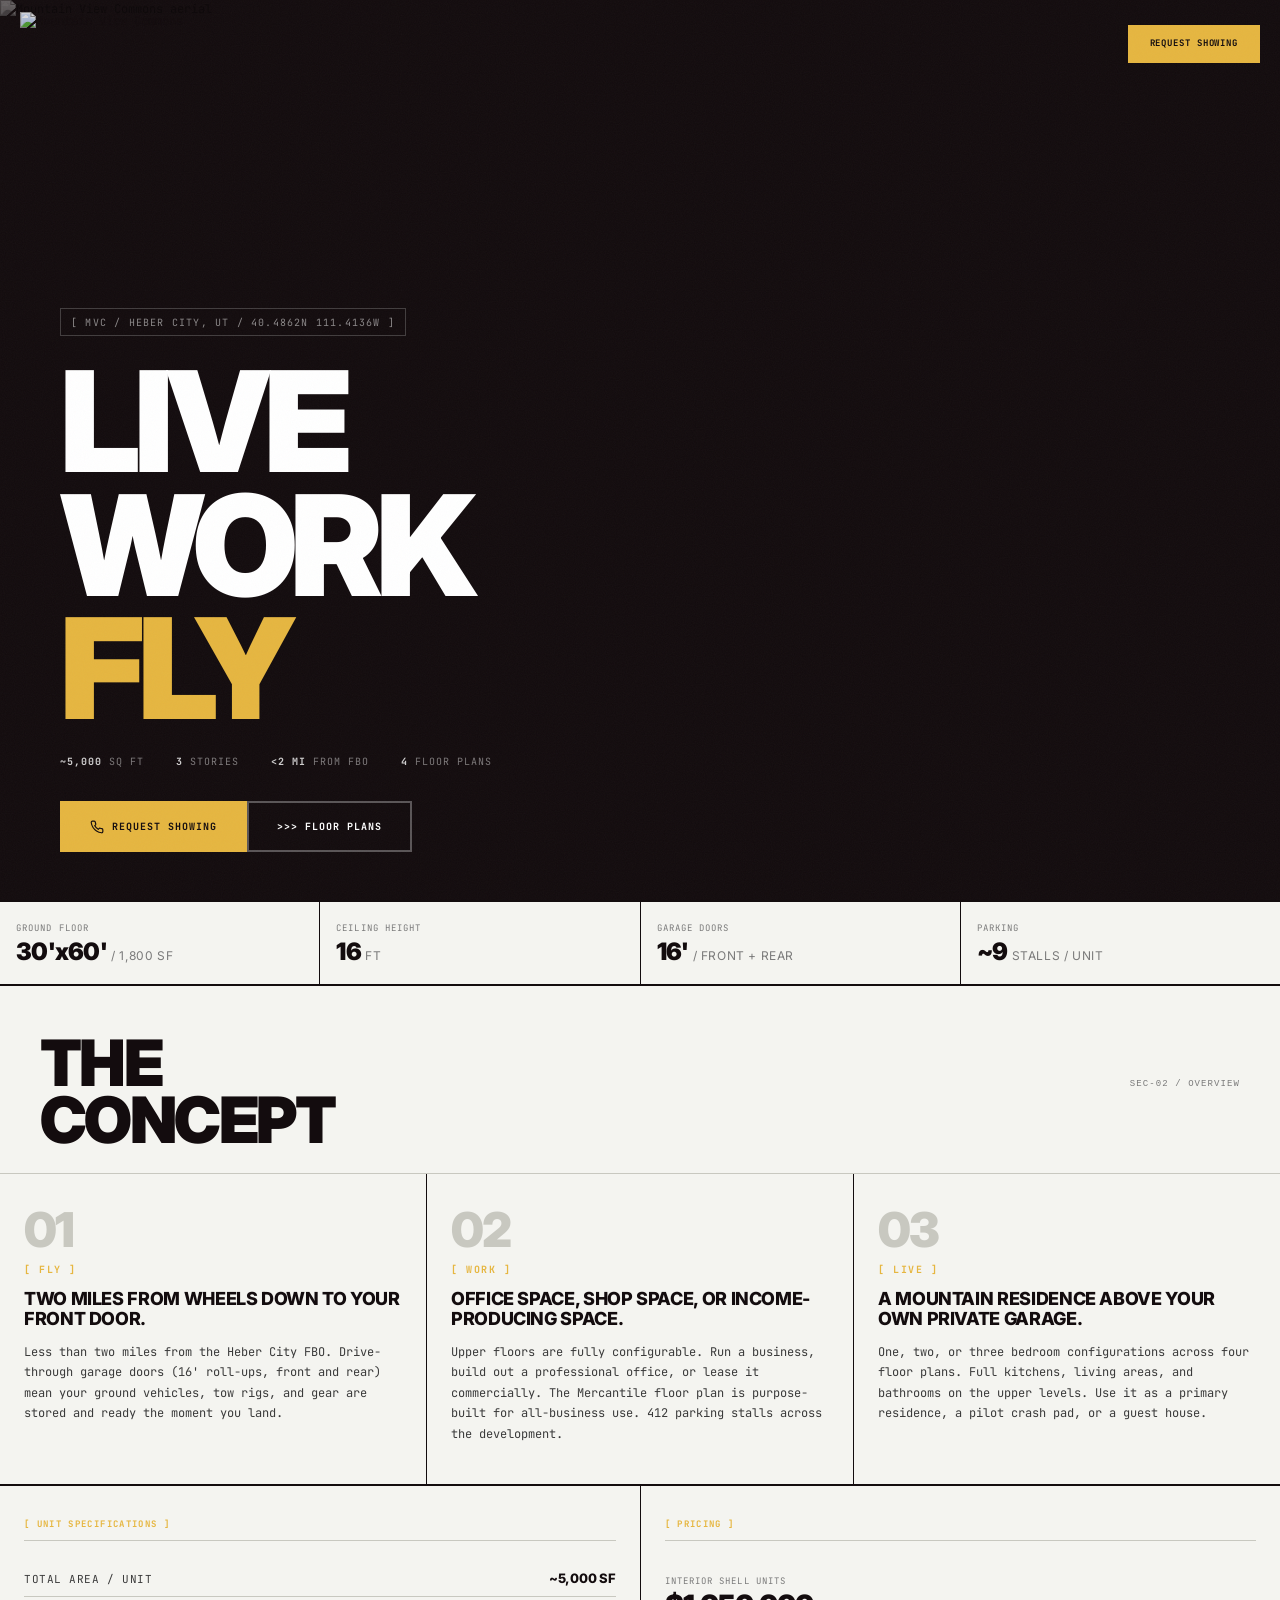
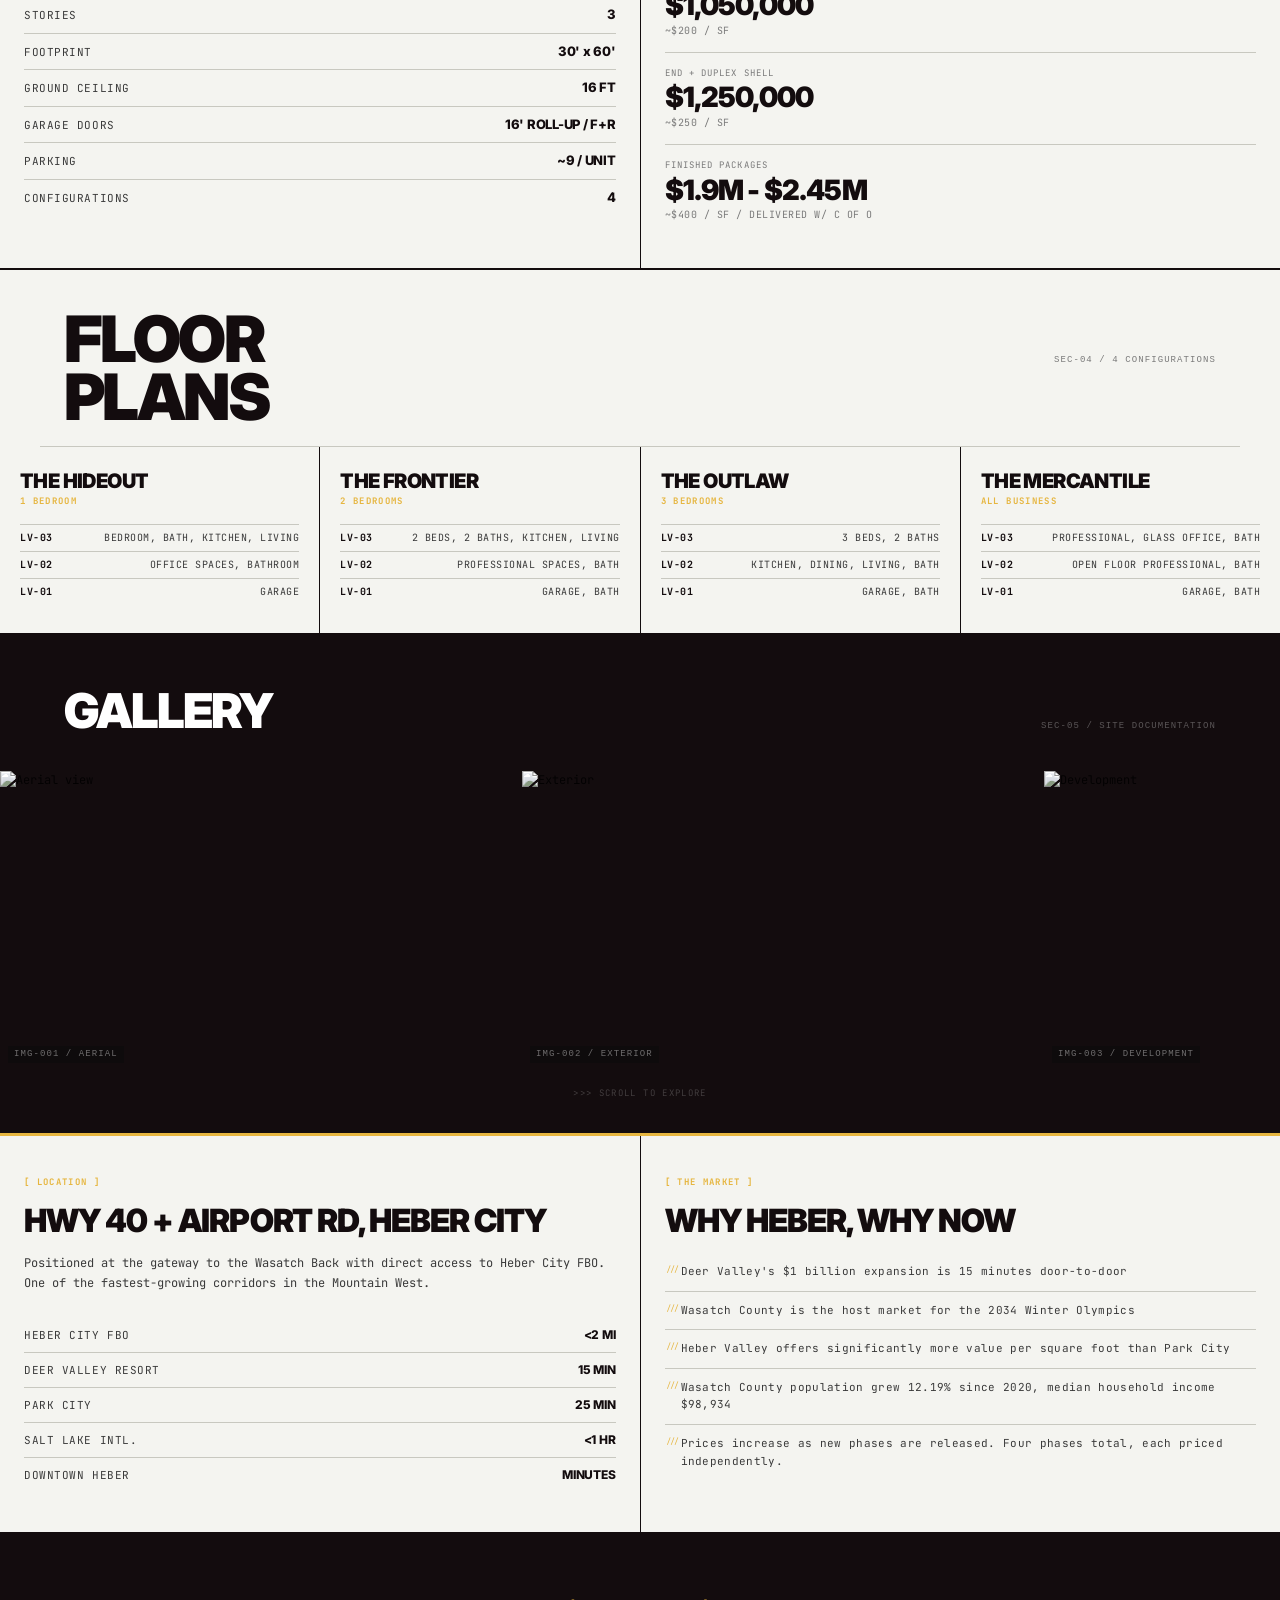
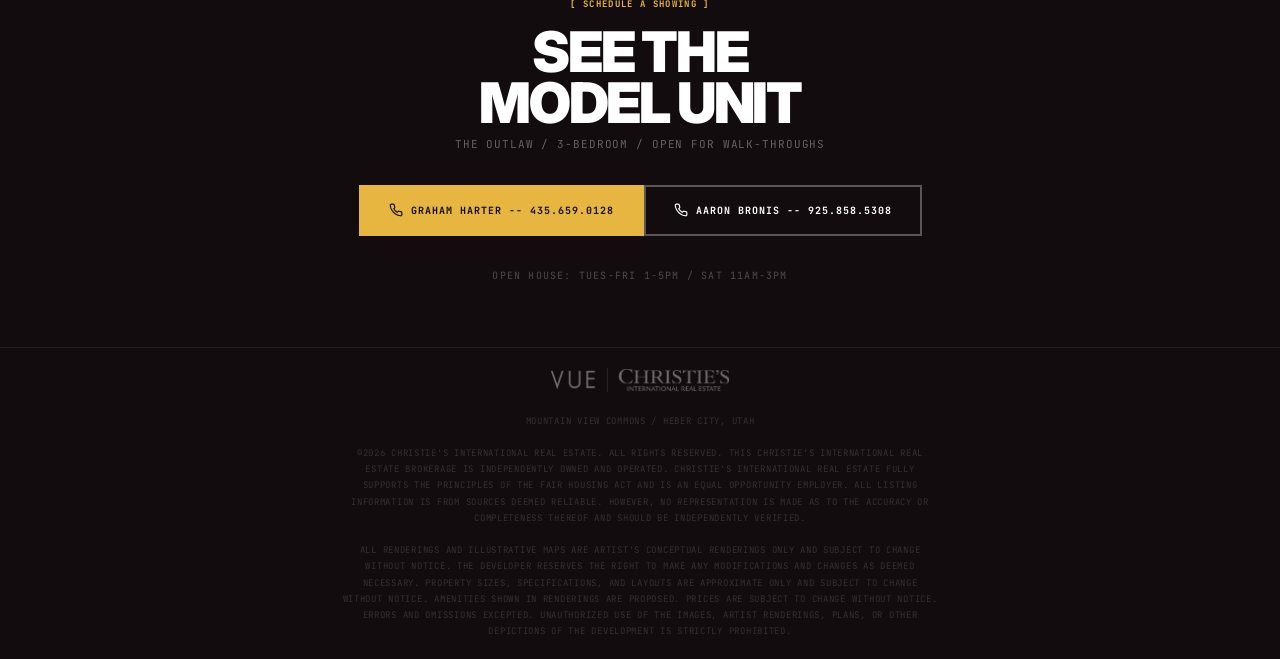
==== index.html @ 1dbe3b59 "Initial commit: MVC landing page Co-Authored-By: Claude Opus 4.6 (1M context) <noreply@anthropic.com" ====
<!DOCTYPE html>
<html lang="en">
<head>
    <meta charset="UTF-8">
    <meta name="viewport" content="width=device-width, initial-scale=1.0">
    <title>MVC / MOUNTAIN VIEW COMMONS / HEBER CITY UT</title>
    <meta name="description" content="Flexible 5,000 sq ft units less than 2 miles from Heber City FBO. Drive-through garages, configurable living and workspace, four floor plans. Gray shell from $1.05M.">

    <link rel="preconnect" href="https://fonts.googleapis.com">
    <link rel="preconnect" href="https://fonts.gstatic.com" crossorigin>
    <link href="https://fonts.googleapis.com/css2?family=Inter:wght@400;700;800;900&family=JetBrains+Mono:wght@400;500;700&display=swap" rel="stylesheet">

    <style>
        /* ================================================================
           RESET
           ================================================================ */
        *, *::before, *::after { margin: 0; padding: 0; box-sizing: border-box; }

        :root {
            --paper: #F4F4F0;
            --ink: #130C0E;
            --ink-mid: #3A3A3A;
            --ink-light: #7A7A7A;
            --red: #E6B640;
            --rule: #1A1A2E;
            --rule-light: #C8C8C0;
        }

        html { scroll-behavior: smooth; }

        body {
            font-family: 'JetBrains Mono', 'Courier New', monospace;
            background: var(--paper);
            color: var(--ink);
            font-size: 12px;
            line-height: 1.5;
            overflow-x: hidden;
            -webkit-font-smoothing: antialiased;
        }

        /* Grain overlay */
        body::after {
            content: '';
            position: fixed;
            inset: 0;
            z-index: 9999;
            pointer-events: none;
            opacity: 0.035;
            background-image: url("data:image/svg+xml,%3Csvg viewBox='0 0 256 256' xmlns='http://www.w3.org/2000/svg'%3E%3Cfilter id='n'%3E%3CfeTurbulence type='fractalNoise' baseFrequency='0.9' numOctaves='4' stitchTiles='stitch'/%3E%3C/filter%3E%3Crect width='100%25' height='100%25' filter='url(%23n)'/%3E%3C/svg%3E");
            background-repeat: repeat;
            background-size: 256px 256px;
        }

        img { max-width: 100%; height: auto; display: block; }
        a { color: inherit; text-decoration: none; }

        /* ================================================================
           TYPOGRAPHY
           ================================================================ */
        .t-macro {
            font-family: 'Inter', 'Helvetica Neue', sans-serif;
            font-weight: 900;
            text-transform: uppercase;
            letter-spacing: -0.04em;
            line-height: 0.9;
        }

        .t-mono {
            font-family: 'JetBrains Mono', monospace;
            font-weight: 400;
            text-transform: uppercase;
            letter-spacing: 0.08em;
            font-size: 11px;
        }

        .t-mono-sm {
            font-family: 'JetBrains Mono', monospace;
            font-weight: 400;
            text-transform: uppercase;
            letter-spacing: 0.1em;
            font-size: 9px;
            color: var(--ink-light);
        }

        .t-body {
            font-family: 'JetBrains Mono', monospace;
            font-weight: 400;
            font-size: 12px;
            line-height: 1.65;
            letter-spacing: 0.02em;
        }

        .red { color: var(--red); }

        /* ================================================================
           LAYOUT
           ================================================================ */
        .container {
            max-width: 1200px;
            margin: 0 auto;
            padding: 0 20px;
        }

        .rule { border: none; height: 2px; background: var(--ink); margin: 0; }
        .rule--thin { height: 1px; background: var(--rule-light); }
        .rule--red { height: 3px; background: var(--red); }

        /* ================================================================
           HERO
           ================================================================ */
        .hero {
            position: relative;
            min-height: 100dvh;
            display: flex;
            flex-direction: column;
            justify-content: flex-end;
            overflow: hidden;
            background: var(--ink);
        }

        .hero__bg {
            position: absolute;
            inset: 0;
            z-index: 1;
        }

        .hero__bg img {
            width: 100%;
            height: 100%;
            object-fit: cover;
            opacity: 0.35;
            filter: grayscale(100%) contrast(1.2);
        }

        .hero__content {
            position: relative;
            z-index: 3;
            padding: 0 20px 48px 20px;
            max-width: 1200px;
            margin: 0 auto;
            width: 100%;
        }

        .hero__unit-id {
            display: inline-block;
            border: 1px solid rgba(255,255,255,0.2);
            padding: 4px 10px;
            margin-bottom: 24px;
        }

        .hero__unit-id samp {
            font-family: 'JetBrains Mono', monospace;
            font-size: 10px;
            letter-spacing: 0.12em;
            color: rgba(255,255,255,0.5);
            text-transform: uppercase;
        }

        .hero__title {
            font-family: 'Inter', sans-serif;
            font-weight: 900;
            font-size: clamp(48px, 12vw, 140px);
            text-transform: uppercase;
            letter-spacing: -0.05em;
            line-height: 0.88;
            color: #ffffff;
            margin-bottom: 24px;
        }

        .hero__title .red-line {
            display: block;
            color: var(--red);
        }

        .hero__meta {
            display: flex;
            gap: 32px;
            flex-wrap: wrap;
            margin-bottom: 32px;
        }

        .hero__meta-item {
            font-family: 'JetBrains Mono', monospace;
            font-size: 10px;
            letter-spacing: 0.1em;
            text-transform: uppercase;
            color: rgba(255,255,255,0.45);
        }

        .hero__meta-item strong {
            color: rgba(255,255,255,0.8);
            font-weight: 700;
        }

        .hero__ctas {
            display: flex;
            gap: 0;
            flex-wrap: wrap;
        }

        /* ================================================================
           BUTTONS
           ================================================================ */
        .btn {
            display: inline-flex;
            align-items: center;
            justify-content: center;
            gap: 8px;
            font-family: 'JetBrains Mono', monospace;
            font-size: 10px;
            font-weight: 700;
            letter-spacing: 0.1em;
            text-transform: uppercase;
            padding: 16px 28px;
            border: 2px solid var(--ink);
            cursor: pointer;
            transition: all 0.15s ease;
            white-space: nowrap;
            background: transparent;
            color: var(--ink);
        }

        .btn--red {
            background: var(--red);
            color: var(--ink);
            border-color: var(--red);
        }

        .btn--red:hover {
            background: #d4b45c;
            border-color: #d4b45c;
        }

        .btn--red:active {
            transform: scale(0.98);
        }

        .btn--white {
            background: transparent;
            color: #ffffff;
            border-color: rgba(255,255,255,0.3);
        }

        .btn--white:hover {
            border-color: #ffffff;
        }

        .btn--dark {
            background: var(--ink);
            color: var(--paper);
            border-color: var(--ink);
        }

        .btn--dark:hover {
            background: var(--ink);
            border-color: var(--red);
            color: var(--red);
        }

        .btn__icon {
            width: 14px;
            height: 14px;
            flex-shrink: 0;
        }

        /* ================================================================
           STICKY CTA (mobile)
           ================================================================ */
        .sticky-cta {
            position: fixed;
            bottom: 0;
            left: 0;
            right: 0;
            z-index: 100;
            background: var(--ink);
            border-top: 3px solid var(--red);
            padding: 10px 12px;
            display: flex;
            gap: 0;
            transform: translateY(100%);
            transition: transform 0.3s ease;
        }

        .sticky-cta.visible { transform: translateY(0); }

        .sticky-cta .btn {
            flex: 1;
            padding: 14px 12px;
            font-size: 9px;
            border-color: rgba(255,255,255,0.15);
        }

        .sticky-cta .btn--red { border-color: var(--red); }

        @media (min-width: 768px) {
            .sticky-cta { display: none; }
        }

        /* ================================================================
           SECTION: DATA STRIP
           ================================================================ */
        .data-strip {
            border-top: 2px solid var(--ink);
            border-bottom: 2px solid var(--ink);
            padding: 0;
        }

        .data-strip__inner {
            display: grid;
            grid-template-columns: 1fr;
            gap: 1px;
            background: var(--ink);
        }

        @media (min-width: 640px) {
            .data-strip__inner {
                grid-template-columns: repeat(4, 1fr);
            }
        }

        .data-strip__cell {
            background: var(--paper);
            padding: 20px 16px;
        }

        .data-strip__label {
            font-size: 9px;
            letter-spacing: 0.12em;
            color: var(--ink-light);
            text-transform: uppercase;
            margin-bottom: 4px;
        }

        .data-strip__value {
            font-family: 'Inter', sans-serif;
            font-weight: 900;
            font-size: 24px;
            letter-spacing: -0.03em;
            color: var(--ink);
            line-height: 1;
        }

        .data-strip__value .unit {
            font-size: 12px;
            font-weight: 400;
            letter-spacing: 0.05em;
            color: var(--ink-light);
        }

        /* ================================================================
           SECTION: LIVE WORK FLY
           ================================================================ */
        .lwf {
            padding: 0;
        }

        .lwf__header {
            padding: 48px 20px 24px 20px;
            border-bottom: 1px solid var(--rule-light);
        }

        .lwf__header-inner {
            max-width: 1200px;
            margin: 0 auto;
            display: flex;
            justify-content: space-between;
            align-items: baseline;
            flex-wrap: wrap;
            gap: 8px;
        }

        .lwf__title {
            font-family: 'Inter', sans-serif;
            font-weight: 900;
            font-size: clamp(32px, 6vw, 64px);
            text-transform: uppercase;
            letter-spacing: -0.04em;
            line-height: 0.9;
        }

        .lwf__ref {
            font-size: 9px;
            letter-spacing: 0.12em;
            color: var(--ink-light);
            text-transform: uppercase;
        }

        .lwf__grid {
            display: grid;
            grid-template-columns: 1fr;
            gap: 1px;
            background: var(--ink);
            border-bottom: 2px solid var(--ink);
        }

        @media (min-width: 768px) {
            .lwf__grid {
                grid-template-columns: repeat(3, 1fr);
            }
        }

        .lwf__card {
            background: var(--paper);
            padding: 32px 24px 40px 24px;
        }

        .lwf__card-idx {
            font-family: 'Inter', sans-serif;
            font-weight: 900;
            font-size: 48px;
            letter-spacing: -0.04em;
            line-height: 1;
            color: var(--rule-light);
            margin-bottom: 8px;
        }

        .lwf__card-key {
            font-family: 'JetBrains Mono', monospace;
            font-size: 10px;
            font-weight: 700;
            letter-spacing: 0.15em;
            text-transform: uppercase;
            color: var(--red);
            margin-bottom: 12px;
        }

        .lwf__card-title {
            font-family: 'Inter', sans-serif;
            font-weight: 800;
            font-size: 18px;
            text-transform: uppercase;
            letter-spacing: -0.02em;
            line-height: 1.15;
            margin-bottom: 12px;
        }

        .lwf__card-body {
            font-size: 12px;
            line-height: 1.7;
            color: var(--ink-mid);
        }

        /* ================================================================
           SECTION: SPECS + PRICING
           ================================================================ */
        .specs {
            border-bottom: 2px solid var(--ink);
        }

        .specs__grid {
            display: grid;
            grid-template-columns: 1fr;
            gap: 1px;
            background: var(--ink);
        }

        @media (min-width: 768px) {
            .specs__grid {
                grid-template-columns: 1fr 1fr;
            }
        }

        .specs__col {
            background: var(--paper);
            padding: 32px 24px;
        }

        .specs__col-label {
            font-size: 9px;
            font-weight: 700;
            letter-spacing: 0.15em;
            text-transform: uppercase;
            color: var(--red);
            margin-bottom: 20px;
            padding-bottom: 8px;
            border-bottom: 1px solid var(--rule-light);
        }

        .spec-row {
            display: flex;
            justify-content: space-between;
            align-items: baseline;
            padding: 8px 0;
            border-bottom: 1px solid var(--rule-light);
        }

        .spec-row:last-child { border-bottom: none; }

        .spec-row__k {
            font-size: 11px;
            color: var(--ink-mid);
            letter-spacing: 0.05em;
        }

        .spec-row__v {
            font-family: 'Inter', sans-serif;
            font-weight: 800;
            font-size: 13px;
            letter-spacing: -0.02em;
            text-align: right;
        }

        .pricing-row {
            padding: 14px 0;
            border-bottom: 1px solid var(--rule-light);
        }

        .pricing-row:last-child { border-bottom: none; }

        .pricing-row__type {
            font-size: 9px;
            letter-spacing: 0.12em;
            color: var(--ink-light);
            text-transform: uppercase;
            margin-bottom: 2px;
        }

        .pricing-row__price {
            font-family: 'Inter', sans-serif;
            font-weight: 900;
            font-size: 28px;
            letter-spacing: -0.03em;
            line-height: 1.1;
        }

        .pricing-row__note {
            font-size: 10px;
            color: var(--ink-light);
            letter-spacing: 0.05em;
            margin-top: 2px;
        }

        /* ================================================================
           SECTION: FLOOR PLANS
           ================================================================ */
        .plans {
            border-bottom: 2px solid var(--ink);
        }

        .plans__header {
            padding: 40px 24px 20px 24px;
            border-bottom: 1px solid var(--rule-light);
            display: flex;
            justify-content: space-between;
            align-items: baseline;
            flex-wrap: wrap;
            gap: 8px;
            max-width: 1200px;
            margin: 0 auto;
        }

        .plans__grid {
            display: grid;
            grid-template-columns: 1fr;
            gap: 1px;
            background: var(--ink);
        }

        @media (min-width: 640px) {
            .plans__grid {
                grid-template-columns: repeat(2, 1fr);
            }
        }

        @media (min-width: 960px) {
            .plans__grid {
                grid-template-columns: repeat(4, 1fr);
            }
        }

        .plan {
            background: var(--paper);
            padding: 24px 20px 28px 20px;
        }

        .plan__name {
            font-family: 'Inter', sans-serif;
            font-weight: 900;
            font-size: 20px;
            text-transform: uppercase;
            letter-spacing: -0.03em;
            line-height: 1;
            margin-bottom: 4px;
        }

        .plan__type {
            font-size: 9px;
            font-weight: 700;
            letter-spacing: 0.15em;
            text-transform: uppercase;
            color: var(--red);
            margin-bottom: 16px;
        }

        .plan__levels {
            list-style: none;
        }

        .plan__levels li {
            display: flex;
            justify-content: space-between;
            gap: 8px;
            padding: 6px 0;
            border-top: 1px solid var(--rule-light);
            font-size: 10px;
            letter-spacing: 0.05em;
            line-height: 1.4;
        }

        .plan__lv {
            font-weight: 700;
            white-space: nowrap;
            flex-shrink: 0;
        }

        .plan__desc {
            color: var(--ink-mid);
            text-align: right;
        }

        /* ================================================================
           SECTION: GALLERY
           ================================================================ */
        .gallery {
            background: var(--ink);
            border-bottom: 3px solid var(--red);
            padding: 40px 0 0 0;
        }

        .gallery__header {
            padding: 0 24px 24px 24px;
            display: flex;
            justify-content: space-between;
            align-items: baseline;
            max-width: 1200px;
            margin: 0 auto;
        }

        .gallery__title {
            font-family: 'Inter', sans-serif;
            font-weight: 900;
            font-size: clamp(24px, 4vw, 48px);
            text-transform: uppercase;
            letter-spacing: -0.04em;
            color: #ffffff;
        }

        .gallery__ref {
            font-size: 9px;
            letter-spacing: 0.12em;
            color: rgba(255,255,255,0.3);
            text-transform: uppercase;
        }

        .gallery__scroll {
            display: flex;
            gap: 2px;
            overflow-x: auto;
            scroll-snap-type: x mandatory;
            -webkit-overflow-scrolling: touch;
            padding: 0 24px;
            scrollbar-width: none;
        }

        .gallery__scroll::-webkit-scrollbar { display: none; }

        .gallery__item {
            flex-shrink: 0;
            width: 70vw;
            max-width: 520px;
            scroll-snap-align: start;
            position: relative;
            overflow: hidden;
        }

        .gallery__item img {
            width: 100%;
            height: 300px;
            object-fit: cover;
            filter: grayscale(80%) contrast(1.1);
            transition: filter 0.4s ease;
        }

        .gallery__item:hover img {
            filter: grayscale(0%) contrast(1);
        }

        .gallery__item-id {
            position: absolute;
            bottom: 8px;
            left: 8px;
            font-size: 9px;
            letter-spacing: 0.12em;
            color: rgba(255,255,255,0.4);
            text-transform: uppercase;
            background: rgba(10,10,10,0.6);
            padding: 2px 6px;
        }

        .gallery__hint {
            text-align: center;
            padding: 16px 0 32px 0;
            font-size: 9px;
            letter-spacing: 0.15em;
            color: rgba(255,255,255,0.2);
            text-transform: uppercase;
        }

        /* ================================================================
           SECTION: LOCATION / MARKET
           ================================================================ */
        .location {
            border-bottom: 2px solid var(--ink);
        }

        .location__grid {
            display: grid;
            grid-template-columns: 1fr;
            gap: 1px;
            background: var(--ink);
        }

        @media (min-width: 768px) {
            .location__grid {
                grid-template-columns: 1fr 1fr;
            }
        }

        .location__col {
            background: var(--paper);
            padding: 40px 24px;
        }

        .location__label {
            font-size: 9px;
            font-weight: 700;
            letter-spacing: 0.15em;
            text-transform: uppercase;
            color: var(--red);
            margin-bottom: 16px;
        }

        .location__title {
            font-family: 'Inter', sans-serif;
            font-weight: 900;
            font-size: clamp(22px, 3vw, 32px);
            text-transform: uppercase;
            letter-spacing: -0.03em;
            line-height: 1;
            margin-bottom: 16px;
        }

        .location__body {
            font-size: 12px;
            line-height: 1.7;
            color: var(--ink-mid);
            margin-bottom: 24px;
        }

        .dist-row {
            display: flex;
            justify-content: space-between;
            align-items: baseline;
            padding: 8px 0;
            border-bottom: 1px solid var(--rule-light);
            font-size: 11px;
        }

        .dist-row:last-child { border-bottom: none; }

        .dist-row__place { color: var(--ink-mid); letter-spacing: 0.05em; }

        .dist-row__time {
            font-family: 'Inter', sans-serif;
            font-weight: 800;
            font-size: 12px;
            letter-spacing: -0.02em;
        }

        .market-item {
            padding: 10px 0;
            border-bottom: 1px solid var(--rule-light);
            font-size: 11px;
            line-height: 1.6;
            color: var(--ink-mid);
            letter-spacing: 0.03em;
            padding-left: 16px;
            position: relative;
        }

        .market-item:last-child { border-bottom: none; }

        .market-item::before {
            content: '///';
            position: absolute;
            left: 0;
            top: 10px;
            font-size: 8px;
            color: var(--red);
            letter-spacing: 0;
        }

        /* ================================================================
           SECTION: CONTACT
           ================================================================ */
        .contact {
            background: var(--ink);
            padding: 64px 20px 120px 20px;
            text-align: center;
        }

        @media (min-width: 768px) {
            .contact { padding-bottom: 64px; }
        }

        .contact__label {
            font-size: 9px;
            font-weight: 700;
            letter-spacing: 0.15em;
            text-transform: uppercase;
            color: var(--red);
            margin-bottom: 16px;
        }

        .contact__title {
            font-family: 'Inter', sans-serif;
            font-weight: 900;
            font-size: clamp(28px, 5vw, 56px);
            text-transform: uppercase;
            letter-spacing: -0.04em;
            line-height: 0.9;
            color: #ffffff;
            margin-bottom: 8px;
        }

        .contact__sub {
            font-size: 11px;
            letter-spacing: 0.08em;
            color: rgba(255,255,255,0.35);
            text-transform: uppercase;
            margin-bottom: 32px;
        }

        .contact__ctas {
            display: flex;
            gap: 0;
            justify-content: center;
            flex-wrap: wrap;
            margin-bottom: 32px;
        }

        .contact__hours {
            font-size: 10px;
            letter-spacing: 0.12em;
            color: rgba(255,255,255,0.25);
            text-transform: uppercase;
        }

        .contact__web {
            margin-top: 12px;
        }

        .contact__web a {
            font-size: 10px;
            letter-spacing: 0.1em;
            color: var(--red);
            text-transform: uppercase;
            border-bottom: 1px solid rgba(230,25,25,0.3);
            padding-bottom: 2px;
            transition: border-color 0.2s ease;
        }

        .contact__web a:hover {
            border-color: var(--red);
        }

        /* ================================================================
           FOOTER
           ================================================================ */
        .footer {
            background: var(--ink);
            border-top: 1px solid rgba(255,255,255,0.08);
            padding: 20px 24px;
            text-align: center;
        }

        .footer__text {
            font-size: 9px;
            letter-spacing: 0.08em;
            color: rgba(255,255,255,0.15);
            text-transform: uppercase;
            line-height: 1.8;
            max-width: 600px;
            margin: 0 auto;
        }

        /* ================================================================
           SCROLL REVEAL
           ================================================================ */
        .reveal {
            opacity: 0;
            transform: translateY(16px);
            transition: opacity 0.6s ease, transform 0.6s ease;
        }

        .reveal.visible {
            opacity: 1;
            transform: translateY(0);
        }

        .reveal-delay-1 { transition-delay: 0.1s; }
        .reveal-delay-2 { transition-delay: 0.2s; }
        .reveal-delay-3 { transition-delay: 0.3s; }

        /* ================================================================
           NAV
           ================================================================ */
        .nav {
            position: fixed;
            top: 0;
            left: 0;
            right: 0;
            z-index: 50;
            display: flex;
            align-items: center;
            justify-content: space-between;
            padding: 12px 20px;
            border-bottom: 1px solid transparent;
            transition: background 0.3s ease, border-color 0.3s ease;
        }

        .nav.scrolled {
            background: rgba(19, 12, 14, 0.97);
            border-bottom-color: rgba(201, 168, 76, 0.2);
        }

        .nav__logo img {
            height: 64px;
            width: auto;
            opacity: 0.85;
            transition: height 0.3s ease, opacity 0.3s ease;
        }

        .nav.scrolled .nav__logo img {
            height: 32px;
            opacity: 0.8;
        }

        .nav__cta {
            display: none;
        }

        @media (min-width: 768px) {
            .nav__cta {
                display: inline-flex;
            }
        }
    </style>
</head>
<body>

    <!-- ================================================================
         NAV
         ================================================================ -->
    <nav class="nav">
        <a href="#" class="nav__logo">
            <img src="https://images.squarespace-cdn.com/content/v1/66b02f1eea70765875379a74/feb6ebff-e1cb-45db-bb62-7ea9c83f1782/MVC-Logo_Wht_web.png?format=500w"
                 alt="Mountain View Commons">
        </a>
        <a href="tel:4356590128" class="nav__cta btn btn--red" style="padding: 10px 20px; font-size: 9px;">
            Request Showing
        </a>
    </nav>

    <!-- ================================================================
         HERO
         ================================================================ -->
    <section class="hero">
        <div class="hero__bg">
            <img src="https://images.squarespace-cdn.com/content/v1/66b02f1eea70765875379a74/098281c8-3421-4552-a0dd-a8fa5557e86d/001_004_dji_20250711050533_0241_d_copy_554_586.jpg"
                 alt="Mountain View Commons aerial" loading="eager">
        </div>
        <div class="hero__content">
            <div class="hero__unit-id">
                <samp>[ MVC / Heber City, UT / 40.4862N 111.4136W ]</samp>
            </div>
            <h1 class="hero__title">
                LIVE<br>
                WORK<br>
                <span class="red-line">FLY</span>
            </h1>
            <div class="hero__meta">
                <span class="hero__meta-item"><strong>~5,000</strong> SQ FT</span>
                <span class="hero__meta-item"><strong>3</strong> STORIES</span>
                <span class="hero__meta-item"><strong>&lt;2 MI</strong> FROM FBO</span>
                <span class="hero__meta-item"><strong>4</strong> FLOOR PLANS</span>
            </div>
            <div class="hero__ctas">
                <a href="tel:4356590128" class="btn btn--red">
                    <svg class="btn__icon" viewBox="0 0 24 24" fill="none" stroke="currentColor" stroke-width="2" stroke-linecap="round" stroke-linejoin="round"><path d="M22 16.92v3a2 2 0 0 1-2.18 2 19.79 19.79 0 0 1-8.63-3.07 19.5 19.5 0 0 1-6-6 19.79 19.79 0 0 1-3.07-8.67A2 2 0 0 1 4.11 2h3a2 2 0 0 1 2 1.72 12.84 12.84 0 0 0 .7 2.81 2 2 0 0 1-.45 2.11L8.09 9.91a16 16 0 0 0 6 6l1.27-1.27a2 2 0 0 1 2.11-.45 12.84 12.84 0 0 0 2.81.7A2 2 0 0 1 22 16.92z"></path></svg>
                    Request Showing
                </a>
                <a href="#floor-plans" class="btn btn--white">>>> Floor Plans</a>
            </div>
        </div>
    </section>

    <!-- ================================================================
         DATA STRIP
         ================================================================ -->
    <div class="data-strip">
        <div class="data-strip__inner">
            <div class="data-strip__cell reveal">
                <p class="data-strip__label">Ground Floor</p>
                <p class="data-strip__value">30'x60' <span class="unit">/ 1,800 SF</span></p>
            </div>
            <div class="data-strip__cell reveal reveal-delay-1">
                <p class="data-strip__label">Ceiling Height</p>
                <p class="data-strip__value">16 <span class="unit">FT</span></p>
            </div>
            <div class="data-strip__cell reveal reveal-delay-2">
                <p class="data-strip__label">Garage Doors</p>
                <p class="data-strip__value">16' <span class="unit">/ FRONT + REAR</span></p>
            </div>
            <div class="data-strip__cell reveal reveal-delay-3">
                <p class="data-strip__label">Parking</p>
                <p class="data-strip__value">~9 <span class="unit">STALLS / UNIT</span></p>
            </div>
        </div>
    </div>

    <!-- ================================================================
         LIVE / WORK / FLY
         ================================================================ -->
    <section class="lwf" id="overview">
        <div class="lwf__header">
            <div class="lwf__header-inner">
                <h2 class="lwf__title reveal">The<br>Concept</h2>
                <samp class="lwf__ref reveal">SEC-02 / OVERVIEW</samp>
            </div>
        </div>
        <div class="lwf__grid">
            <div class="lwf__card reveal reveal-delay-1">
                <div class="lwf__card-idx">01</div>
                <p class="lwf__card-key">[ FLY ]</p>
                <h3 class="lwf__card-title">Two miles from wheels down to your front door.</h3>
                <p class="lwf__card-body">
                    Less than two miles from the Heber City FBO. Drive-through garage doors
                    (16' roll-ups, front and rear) mean your ground vehicles, tow rigs, and
                    gear are stored and ready the moment you land.
                </p>
            </div>
            <div class="lwf__card reveal reveal-delay-2">
                <div class="lwf__card-idx">02</div>
                <p class="lwf__card-key">[ WORK ]</p>
                <h3 class="lwf__card-title">Office space, shop space, or income-producing space.</h3>
                <p class="lwf__card-body">
                    Upper floors are fully configurable. Run a business, build out a professional
                    office, or lease it commercially. The Mercantile floor plan is purpose-built for
                    all-business use. 412 parking stalls across the development.
                </p>
            </div>
            <div class="lwf__card reveal reveal-delay-3">
                <div class="lwf__card-idx">03</div>
                <p class="lwf__card-key">[ LIVE ]</p>
                <h3 class="lwf__card-title">A mountain residence above your own private garage.</h3>
                <p class="lwf__card-body">
                    One, two, or three bedroom configurations across four floor plans. Full
                    kitchens, living areas, and bathrooms on the upper levels. Use it as a
                    primary residence, a pilot crash pad, or a guest house.
                </p>
            </div>
        </div>
    </section>

    <!-- ================================================================
         SPECS + PRICING
         ================================================================ -->
    <section class="specs" id="pricing">
        <div class="specs__grid">
            <div class="specs__col reveal">
                <p class="specs__col-label">[ Unit Specifications ]</p>
                <div class="spec-row">
                    <span class="spec-row__k">TOTAL AREA / UNIT</span>
                    <span class="spec-row__v">~5,000 SF</span>
                </div>
                <div class="spec-row">
                    <span class="spec-row__k">STORIES</span>
                    <span class="spec-row__v">3</span>
                </div>
                <div class="spec-row">
                    <span class="spec-row__k">FOOTPRINT</span>
                    <span class="spec-row__v">30' x 60'</span>
                </div>
                <div class="spec-row">
                    <span class="spec-row__k">GROUND CEILING</span>
                    <span class="spec-row__v">16 FT</span>
                </div>
                <div class="spec-row">
                    <span class="spec-row__k">GARAGE DOORS</span>
                    <span class="spec-row__v">16' ROLL-UP / F+R</span>
                </div>
                <div class="spec-row">
                    <span class="spec-row__k">PARKING</span>
                    <span class="spec-row__v">~9 / UNIT</span>
                </div>
                <div class="spec-row">
                    <span class="spec-row__k">CONFIGURATIONS</span>
                    <span class="spec-row__v">4</span>
                </div>
            </div>
            <div class="specs__col reveal reveal-delay-2">
                <p class="specs__col-label">[ Pricing ]</p>
                <div class="pricing-row">
                    <p class="pricing-row__type">INTERIOR SHELL UNITS</p>
                    <p class="pricing-row__price">$1,050,000</p>
                    <p class="pricing-row__note">~$200 / SF</p>
                </div>
                <div class="pricing-row">
                    <p class="pricing-row__type">END + DUPLEX SHELL</p>
                    <p class="pricing-row__price">$1,250,000</p>
                    <p class="pricing-row__note">~$250 / SF</p>
                </div>
                <div class="pricing-row">
                    <p class="pricing-row__type">FINISHED PACKAGES</p>
                    <p class="pricing-row__price">$1.9M - $2.45M</p>
                    <p class="pricing-row__note">~$400 / SF / DELIVERED W/ C OF O</p>
                </div>
            </div>
        </div>
    </section>

    <!-- ================================================================
         FLOOR PLANS
         ================================================================ -->
    <section class="plans" id="floor-plans">
        <div class="plans__header">
            <h2 class="lwf__title reveal">Floor<br>Plans</h2>
            <samp class="lwf__ref reveal">SEC-04 / 4 CONFIGURATIONS</samp>
        </div>
        <div class="plans__grid">
            <div class="plan reveal reveal-delay-1">
                <h3 class="plan__name">The Hideout</h3>
                <p class="plan__type">1 Bedroom</p>
                <ul class="plan__levels">
                    <li><span class="plan__lv">LV-03</span><span class="plan__desc">BEDROOM, BATH, KITCHEN, LIVING</span></li>
                    <li><span class="plan__lv">LV-02</span><span class="plan__desc">OFFICE SPACES, BATHROOM</span></li>
                    <li><span class="plan__lv">LV-01</span><span class="plan__desc">GARAGE</span></li>
                </ul>
            </div>
            <div class="plan reveal reveal-delay-2">
                <h3 class="plan__name">The Frontier</h3>
                <p class="plan__type">2 Bedrooms</p>
                <ul class="plan__levels">
                    <li><span class="plan__lv">LV-03</span><span class="plan__desc">2 BEDS, 2 BATHS, KITCHEN, LIVING</span></li>
                    <li><span class="plan__lv">LV-02</span><span class="plan__desc">PROFESSIONAL SPACES, BATH</span></li>
                    <li><span class="plan__lv">LV-01</span><span class="plan__desc">GARAGE, BATH</span></li>
                </ul>
            </div>
            <div class="plan reveal reveal-delay-1">
                <h3 class="plan__name">The Outlaw</h3>
                <p class="plan__type">3 Bedrooms</p>
                <ul class="plan__levels">
                    <li><span class="plan__lv">LV-03</span><span class="plan__desc">3 BEDS, 2 BATHS</span></li>
                    <li><span class="plan__lv">LV-02</span><span class="plan__desc">KITCHEN, DINING, LIVING, BATH</span></li>
                    <li><span class="plan__lv">LV-01</span><span class="plan__desc">GARAGE, BATH</span></li>
                </ul>
            </div>
            <div class="plan reveal reveal-delay-2">
                <h3 class="plan__name">The Mercantile</h3>
                <p class="plan__type">All Business</p>
                <ul class="plan__levels">
                    <li><span class="plan__lv">LV-03</span><span class="plan__desc">PROFESSIONAL, GLASS OFFICE, BATH</span></li>
                    <li><span class="plan__lv">LV-02</span><span class="plan__desc">OPEN FLOOR PROFESSIONAL, BATH</span></li>
                    <li><span class="plan__lv">LV-01</span><span class="plan__desc">GARAGE, BATH</span></li>
                </ul>
            </div>
        </div>
    </section>

    <!-- ================================================================
         GALLERY
         ================================================================ -->
    <section class="gallery">
        <div class="gallery__header">
            <h2 class="gallery__title reveal">Gallery</h2>
            <samp class="gallery__ref reveal">SEC-05 / SITE DOCUMENTATION</samp>
        </div>
        <div class="gallery__scroll">
            <div class="gallery__item">
                <img src="https://images.squarespace-cdn.com/content/v1/66b02f1eea70765875379a74/a4d98a3e-8fcf-435c-9768-b67046022d15/004_003_dji_20250711050445_0238_d_copy_99_594.jpg" alt="Aerial view" loading="lazy">
                <samp class="gallery__item-id">IMG-001 / AERIAL</samp>
            </div>
            <div class="gallery__item">
                <img src="https://images.squarespace-cdn.com/content/v1/66b02f1eea70765875379a74/3b19967d-e002-4708-be30-781f1bea004c/1922+S+Hwy+40+Heber+City-27.jpg" alt="Exterior" loading="lazy">
                <samp class="gallery__item-id">IMG-002 / EXTERIOR</samp>
            </div>
            <div class="gallery__item">
                <img src="https://images.squarespace-cdn.com/content/v1/66b02f1eea70765875379a74/02e8c770-6117-405b-930e-3f4000b39a27/003_002_dji_20250711050340_0232_d_copy_180_288.jpg" alt="Development" loading="lazy">
                <samp class="gallery__item-id">IMG-003 / DEVELOPMENT</samp>
            </div>
            <div class="gallery__item">
                <img src="https://images.squarespace-cdn.com/content/v1/66b02f1eea70765875379a74/2e6f247b-0f03-4dce-af42-7e74efd05fed/1922+S+Hwy+40+Heber+City-20.jpg" alt="Building exterior" loading="lazy">
                <samp class="gallery__item-id">IMG-004 / BUILDING</samp>
            </div>
            <div class="gallery__item">
                <img src="https://images.squarespace-cdn.com/content/v1/66b02f1eea70765875379a74/e4774b24-6d87-4a85-b471-15f9bfcc18c9/002_001_dji_20250711050107_0220_d_copy_478_92.jpg" alt="Landscape" loading="lazy">
                <samp class="gallery__item-id">IMG-005 / LANDSCAPE</samp>
            </div>
            <div class="gallery__item">
                <img src="https://images.squarespace-cdn.com/content/v1/66b02f1eea70765875379a74/4ea9d387-9d38-44bf-9993-098a2dea8fe0/Image+4.jpeg" alt="Interior" loading="lazy">
                <samp class="gallery__item-id">IMG-006 / INTERIOR</samp>
            </div>
        </div>
        <p class="gallery__hint">>>> Scroll to explore</p>
    </section>

    <!-- ================================================================
         LOCATION / MARKET
         ================================================================ -->
    <section class="location" id="location">
        <div class="location__grid">
            <div class="location__col reveal">
                <p class="location__label">[ Location ]</p>
                <h2 class="location__title">HWY 40 + Airport RD, Heber City</h2>
                <p class="location__body">
                    Positioned at the gateway to the Wasatch Back with direct access to
                    Heber City FBO. One of the fastest-growing corridors in the Mountain West.
                </p>
                <div class="dist-row">
                    <span class="dist-row__place">HEBER CITY FBO</span>
                    <span class="dist-row__time">&lt;2 MI</span>
                </div>
                <div class="dist-row">
                    <span class="dist-row__place">DEER VALLEY RESORT</span>
                    <span class="dist-row__time">15 MIN</span>
                </div>
                <div class="dist-row">
                    <span class="dist-row__place">PARK CITY</span>
                    <span class="dist-row__time">25 MIN</span>
                </div>
                <div class="dist-row">
                    <span class="dist-row__place">SALT LAKE INTL.</span>
                    <span class="dist-row__time">&lt;1 HR</span>
                </div>
                <div class="dist-row">
                    <span class="dist-row__place">DOWNTOWN HEBER</span>
                    <span class="dist-row__time">MINUTES</span>
                </div>
            </div>
            <div class="location__col reveal reveal-delay-2">
                <p class="location__label">[ The Market ]</p>
                <h2 class="location__title">Why Heber, Why Now</h2>
                <div class="market-item">Deer Valley's $1 billion expansion is 15 minutes door-to-door</div>
                <div class="market-item">Wasatch County is the host market for the 2034 Winter Olympics</div>
                <div class="market-item">Heber Valley offers significantly more value per square foot than Park City</div>
                <div class="market-item">Wasatch County population grew 12.19% since 2020, median household income $98,934</div>
                <div class="market-item">Prices increase as new phases are released. Four phases total, each priced independently.</div>
            </div>
        </div>
    </section>

    <!-- ================================================================
         CONTACT
         ================================================================ -->
    <section class="contact" id="contact">
        <p class="contact__label reveal">[ Schedule a Showing ]</p>
        <h2 class="contact__title reveal">See the<br>Model Unit</h2>
        <p class="contact__sub reveal">THE OUTLAW / 3-BEDROOM / OPEN FOR WALK-THROUGHS</p>

        <div class="contact__ctas reveal">
            <a href="tel:4356590128" class="btn btn--red">
                <svg class="btn__icon" viewBox="0 0 24 24" fill="none" stroke="currentColor" stroke-width="2" stroke-linecap="round" stroke-linejoin="round"><path d="M22 16.92v3a2 2 0 0 1-2.18 2 19.79 19.79 0 0 1-8.63-3.07 19.5 19.5 0 0 1-6-6 19.79 19.79 0 0 1-3.07-8.67A2 2 0 0 1 4.11 2h3a2 2 0 0 1 2 1.72 12.84 12.84 0 0 0 .7 2.81 2 2 0 0 1-.45 2.11L8.09 9.91a16 16 0 0 0 6 6l1.27-1.27a2 2 0 0 1 2.11-.45 12.84 12.84 0 0 0 2.81.7A2 2 0 0 1 22 16.92z"></path></svg>
                Graham Harter -- 435.659.0128
            </a>
            <a href="tel:9258585308" class="btn btn--white">
                <svg class="btn__icon" viewBox="0 0 24 24" fill="none" stroke="currentColor" stroke-width="2" stroke-linecap="round" stroke-linejoin="round"><path d="M22 16.92v3a2 2 0 0 1-2.18 2 19.79 19.79 0 0 1-8.63-3.07 19.5 19.5 0 0 1-6-6 19.79 19.79 0 0 1-3.07-8.67A2 2 0 0 1 4.11 2h3a2 2 0 0 1 2 1.72 12.84 12.84 0 0 0 .7 2.81 2 2 0 0 1-.45 2.11L8.09 9.91a16 16 0 0 0 6 6l1.27-1.27a2 2 0 0 1 2.11-.45 12.84 12.84 0 0 0 2.81.7A2 2 0 0 1 22 16.92z"></path></svg>
                Aaron Bronis -- 925.858.5308
            </a>
        </div>

        <p class="contact__hours reveal">OPEN HOUSE: TUES-FRI 1-5PM / SAT 11AM-3PM</p>
    </section>

    <!-- ================================================================
         FOOTER
         ================================================================ -->
    <footer class="footer">
        <div style="text-align: center; margin-bottom: 16px;">
            <img src="VUE_horizontal_White.png" alt="VUE | Christie's International Real Estate" style="height: 24px; width: auto; display: inline-block; opacity: 0.4;">
        </div>
        <p class="footer__text">
            MOUNTAIN VIEW COMMONS / HEBER CITY, UTAH<br><br>
            &copy;2026 CHRISTIE'S INTERNATIONAL REAL ESTATE. ALL RIGHTS RESERVED. THIS CHRISTIE'S INTERNATIONAL REAL ESTATE BROKERAGE IS INDEPENDENTLY OWNED AND OPERATED. CHRISTIE'S INTERNATIONAL REAL ESTATE FULLY SUPPORTS THE PRINCIPLES OF THE FAIR HOUSING ACT AND IS AN EQUAL OPPORTUNITY EMPLOYER. ALL LISTING INFORMATION IS FROM SOURCES DEEMED RELIABLE. HOWEVER, NO REPRESENTATION IS MADE AS TO THE ACCURACY OR COMPLETENESS THEREOF AND SHOULD BE INDEPENDENTLY VERIFIED.<br><br>
            ALL RENDERINGS AND ILLUSTRATIVE MAPS ARE ARTIST'S CONCEPTUAL RENDERINGS ONLY AND SUBJECT TO CHANGE WITHOUT NOTICE. THE DEVELOPER RESERVES THE RIGHT TO MAKE ANY MODIFICATIONS AND CHANGES AS DEEMED NECESSARY. PROPERTY SIZES, SPECIFICATIONS, AND LAYOUTS ARE APPROXIMATE ONLY AND SUBJECT TO CHANGE WITHOUT NOTICE. AMENITIES SHOWN IN RENDERINGS ARE PROPOSED. PRICES ARE SUBJECT TO CHANGE WITHOUT NOTICE. ERRORS AND OMISSIONS EXCEPTED. UNAUTHORIZED USE OF THE IMAGES, ARTIST RENDERINGS, PLANS, OR OTHER DEPICTIONS OF THE DEVELOPMENT IS STRICTLY PROHIBITED.
        </p>
    </footer>

    <!-- ================================================================
         STICKY CTA (mobile)
         ================================================================ -->
    <div class="sticky-cta">
        <a href="tel:4356590128" class="btn btn--red">
            <svg class="btn__icon" viewBox="0 0 24 24" fill="none" stroke="currentColor" stroke-width="2" stroke-linecap="round" stroke-linejoin="round"><path d="M22 16.92v3a2 2 0 0 1-2.18 2 19.79 19.79 0 0 1-8.63-3.07 19.5 19.5 0 0 1-6-6 19.79 19.79 0 0 1-3.07-8.67A2 2 0 0 1 4.11 2h3a2 2 0 0 1 2 1.72 12.84 12.84 0 0 0 .7 2.81 2 2 0 0 1-.45 2.11L8.09 9.91a16 16 0 0 0 6 6l1.27-1.27a2 2 0 0 1 2.11-.45 12.84 12.84 0 0 0 2.81.7A2 2 0 0 1 22 16.92z"></path></svg>
            Call Now
        </a>
        <a href="#floor-plans" class="btn btn--white">
            >>> Floor Plans
        </a>
    </div>

    <!-- ================================================================
         JS
         ================================================================ -->
    <script>
        document.addEventListener('DOMContentLoaded', function() {
            var reveals = document.querySelectorAll('.reveal');
            var observer = new IntersectionObserver(function(entries) {
                entries.forEach(function(entry) {
                    if (entry.isIntersecting) {
                        entry.target.classList.add('visible');
                        observer.unobserve(entry.target);
                    }
                });
            }, { threshold: 0.15, rootMargin: '0px 0px -40px 0px' });
            reveals.forEach(function(el) { observer.observe(el); });

            var stickyCta = document.querySelector('.sticky-cta');
            var nav = document.querySelector('.nav');
            window.addEventListener('scroll', function() {
                if (stickyCta) {
                    if (window.scrollY > window.innerHeight) {
                        stickyCta.classList.add('visible');
                    } else {
                        stickyCta.classList.remove('visible');
                    }
                }
                if (nav) {
                    if (window.scrollY > 80) {
                        nav.classList.add('scrolled');
                    } else {
                        nav.classList.remove('scrolled');
                    }
                }
            }, { passive: true });
        });
    </script>

</body>
</html>
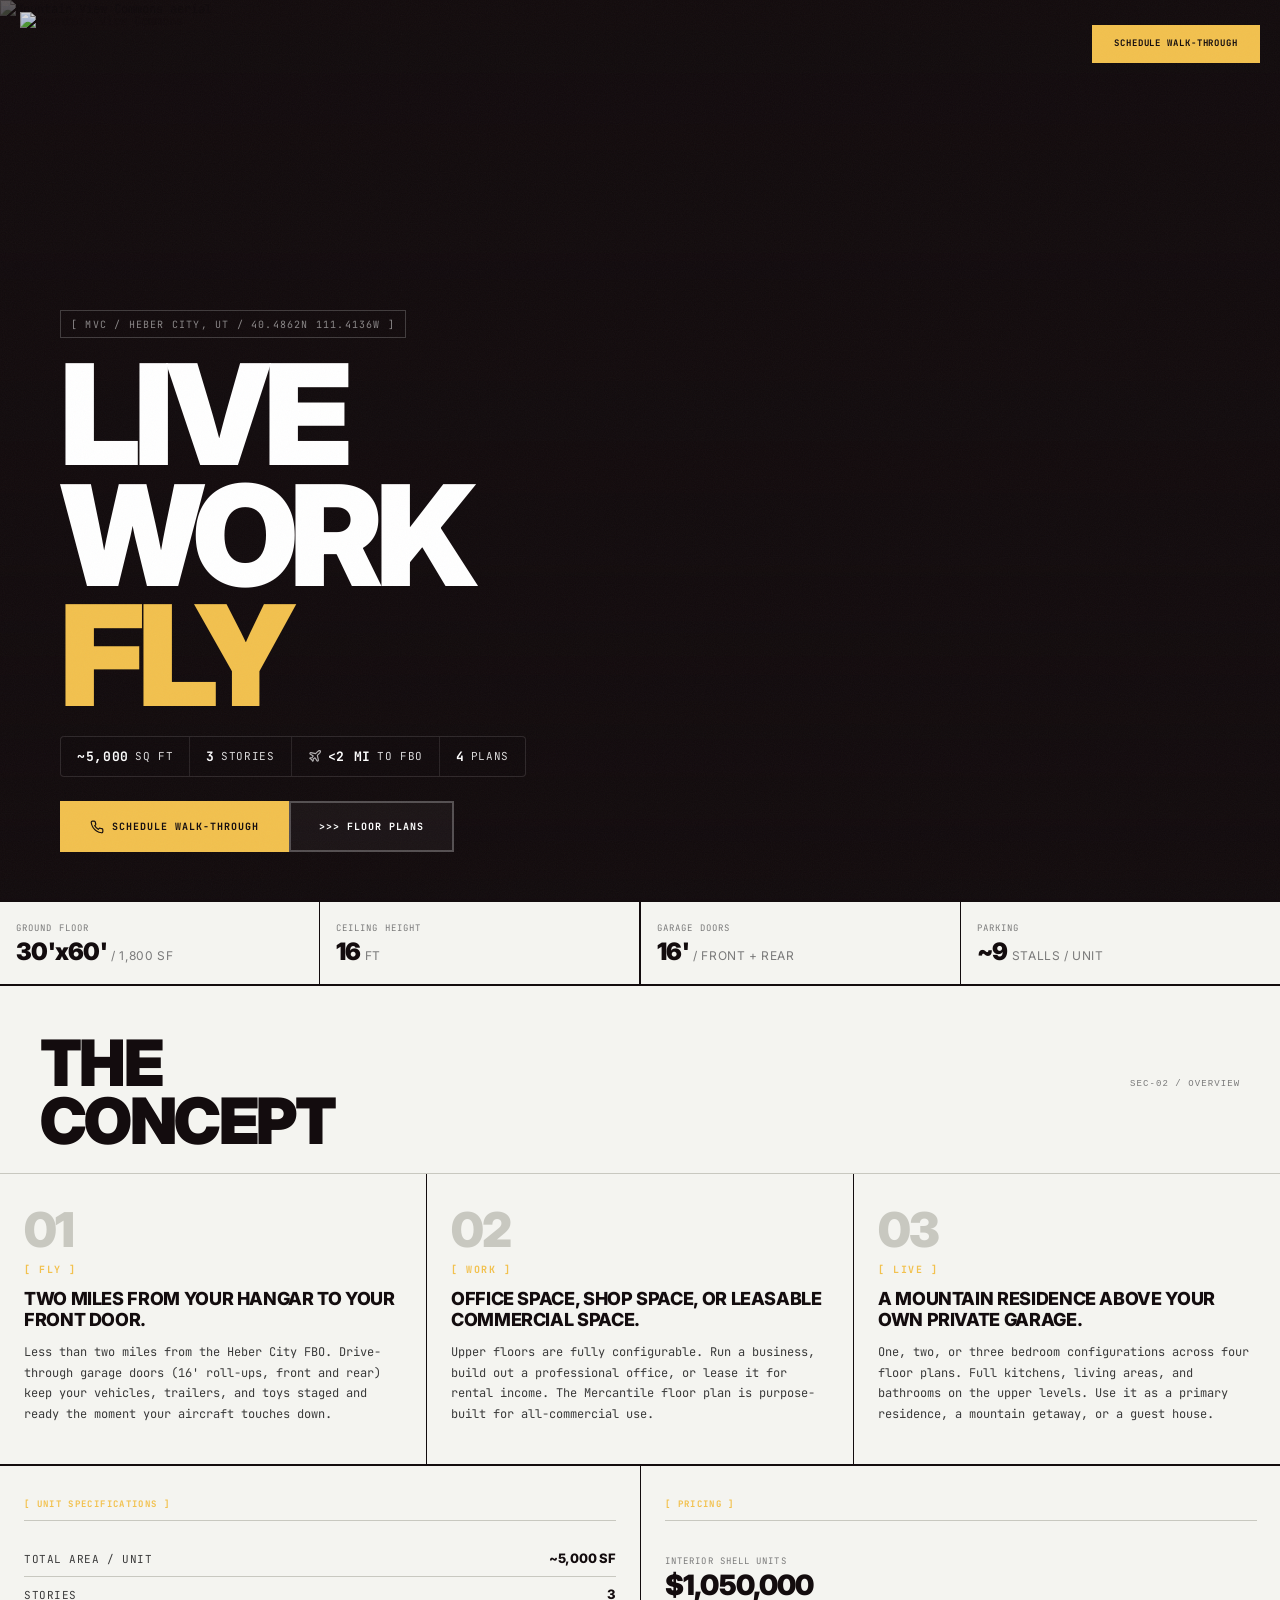
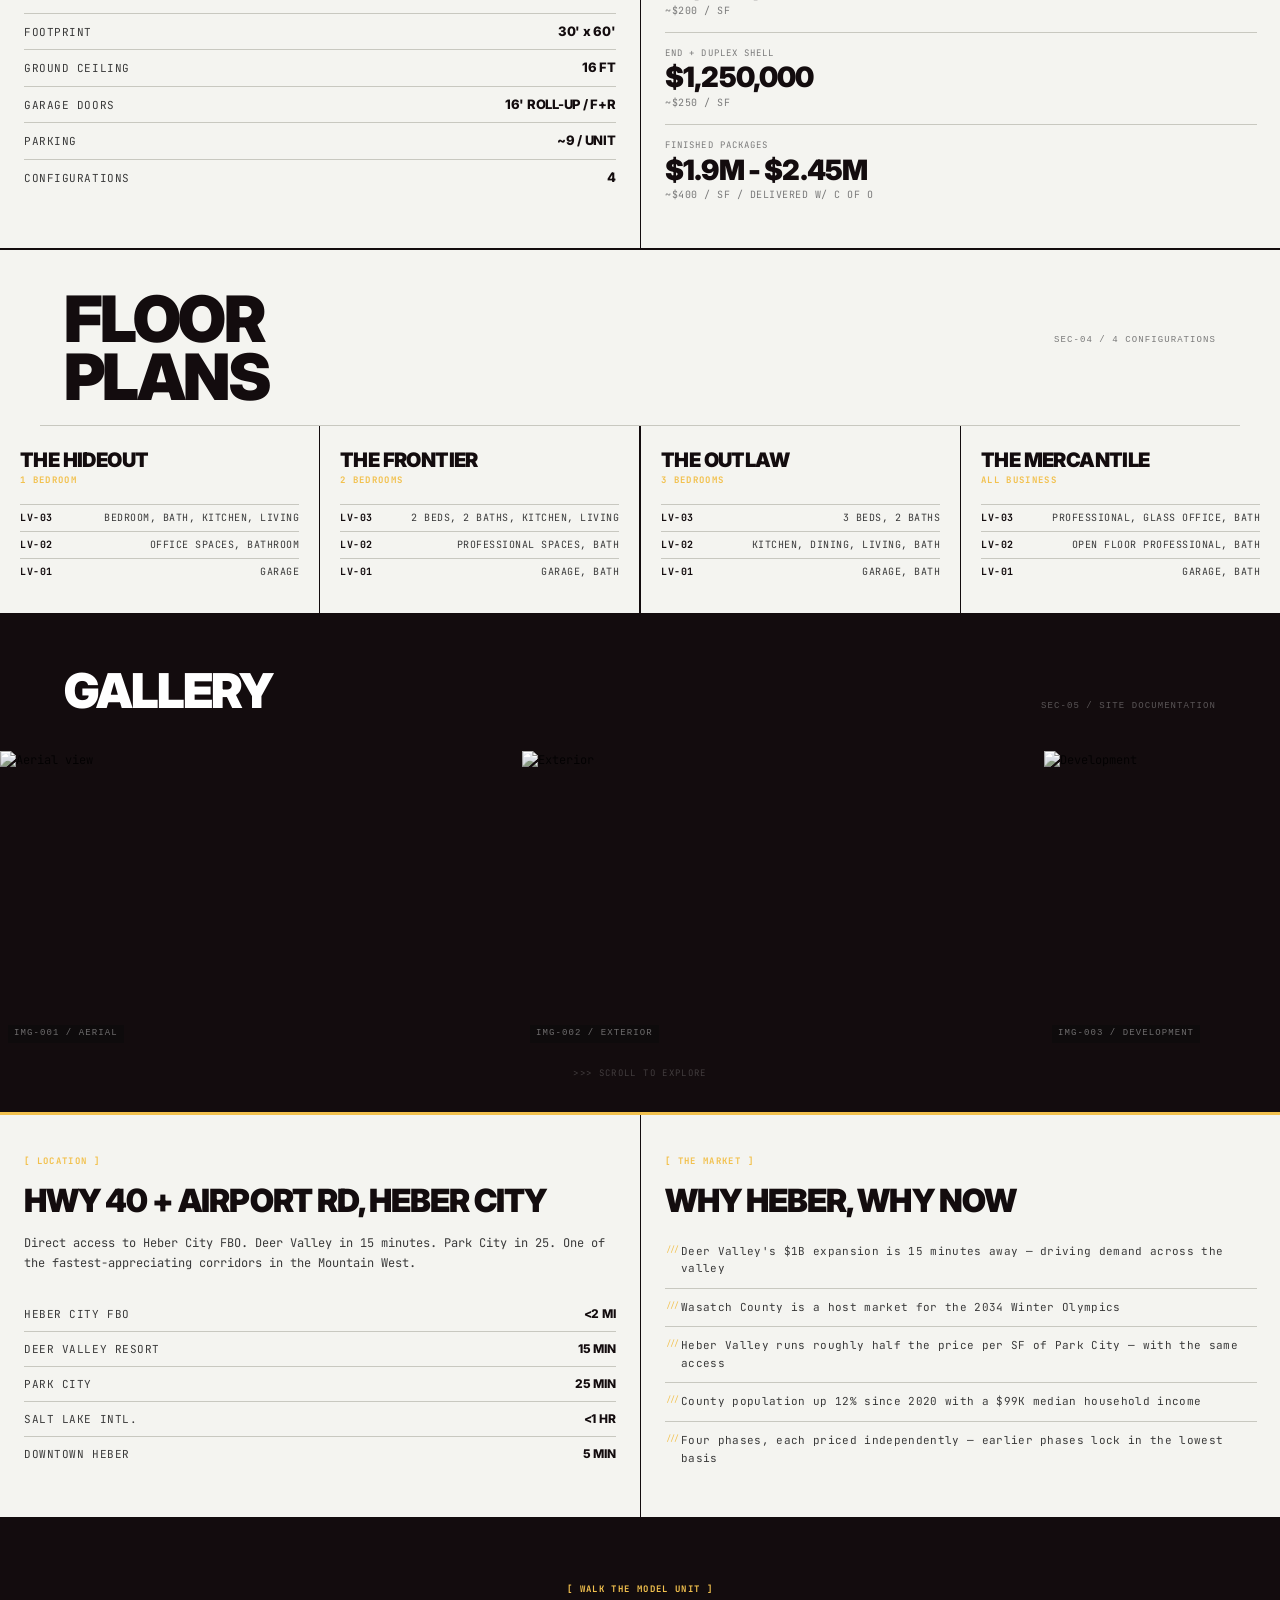
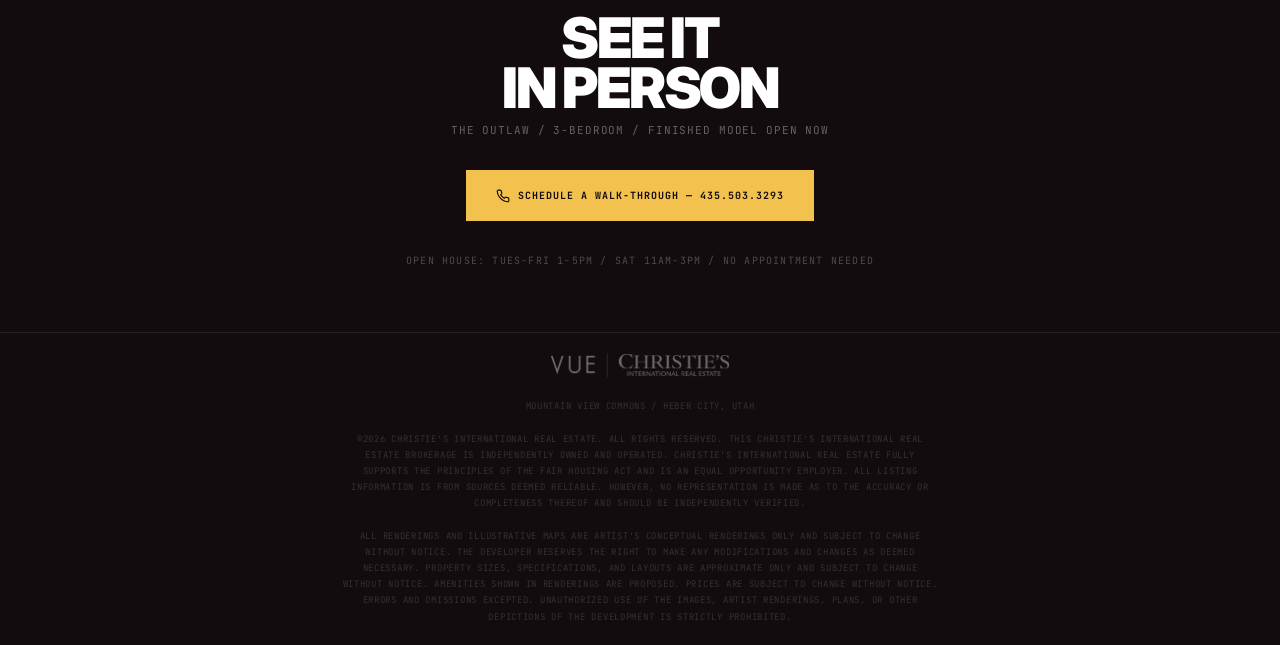
==== commit 4695cabd: "Overhaul hero UX, copy, and animations for production QR-code traffic - Mobile-first hero: fluid typ" ====
--- a/index.html
+++ b/index.html
@@ -4,7 +4,7 @@
     <meta charset="UTF-8">
     <meta name="viewport" content="width=device-width, initial-scale=1.0">
     <title>MVC / MOUNTAIN VIEW COMMONS / HEBER CITY UT</title>
-    <meta name="description" content="Flexible 5,000 sq ft units less than 2 miles from Heber City FBO. Drive-through garages, configurable living and workspace, four floor plans. Gray shell from $1.05M.">
+    <meta name="description" content="Mountain View Commons — 5,000 SF live/work units two miles from Heber City FBO. Drive-through garages, four floor plans, gray shell from $1.05M. Walk the model unit today.">
 
     <link rel="preconnect" href="https://fonts.googleapis.com">
     <link rel="preconnect" href="https://fonts.gstatic.com" crossorigin>
@@ -21,7 +21,7 @@
             --ink: #130C0E;
             --ink-mid: #3A3A3A;
             --ink-light: #7A7A7A;
-            --red: #E6B640;
+            --red: #F2C14E;
             --rule: #1A1A2E;
             --rule-light: #C8C8C0;
         }
@@ -124,28 +124,55 @@
             z-index: 1;
         }
 
+        @keyframes hero-drift {
+            0%   { transform: scale(1.05) translate(0, 0); }
+            50%  { transform: scale(1.08) translate(-0.5%, -0.3%); }
+            100% { transform: scale(1.05) translate(0, 0); }
+        }
+
         .hero__bg img {
             width: 100%;
             height: 100%;
             object-fit: cover;
-            opacity: 0.35;
-            filter: grayscale(100%) contrast(1.2);
+            opacity: 0.45;
+            filter: grayscale(70%) contrast(1.05) brightness(1.1);
+            animation: hero-drift 25s cubic-bezier(0.45, 0, 0.55, 1) infinite;
+            will-change: transform;
+        }
+
+        .hero__bg::after {
+            content: '';
+            position: absolute;
+            inset: 0;
+            z-index: 1;
+            background: linear-gradient(
+                to top,
+                rgba(19, 12, 14, 0.92) 0%,
+                rgba(19, 12, 14, 0.55) 40%,
+                rgba(19, 12, 14, 0.3) 100%
+            );
         }
 
         .hero__content {
             position: relative;
             z-index: 3;
-            padding: 0 20px 48px 20px;
+            padding: 0 20px 32px 20px;
             max-width: 1200px;
             margin: 0 auto;
             width: 100%;
+        }
+
+        @media (min-width: 768px) {
+            .hero__content {
+                padding-bottom: 48px;
+            }
         }
 
         .hero__unit-id {
             display: inline-block;
             border: 1px solid rgba(255,255,255,0.2);
             padding: 4px 10px;
-            margin-bottom: 24px;
+            margin-bottom: 16px;
         }
 
         .hero__unit-id samp {
@@ -159,43 +186,109 @@
         .hero__title {
             font-family: 'Inter', sans-serif;
             font-weight: 900;
-            font-size: clamp(48px, 12vw, 140px);
+            font-size: clamp(48px, 12vw + 1rem, 140px);
             text-transform: uppercase;
             letter-spacing: -0.05em;
-            line-height: 0.88;
+            line-height: 0.86;
             color: #ffffff;
-            margin-bottom: 24px;
+            margin-bottom: 20px;
+        }
+
+        @media (max-width: 380px) {
+            .hero__title {
+                font-size: 44px;
+                margin-bottom: 14px;
+            }
         }
 
         .hero__title .red-line {
             display: block;
-            color: var(--red);
+            color: #F2C14E;
         }
 
         .hero__meta {
             display: flex;
-            gap: 32px;
-            flex-wrap: wrap;
-            margin-bottom: 32px;
+            gap: 0;
+            margin-bottom: 24px;
+            background: rgba(19, 12, 14, 0.45);
+            border: 1px solid rgba(255,255,255,0.12);
+            border-radius: 4px;
+            overflow: hidden;
+            width: fit-content;
+            -webkit-backdrop-filter: blur(10px);
+            backdrop-filter: blur(10px);
         }
 
         .hero__meta-item {
             font-family: 'JetBrains Mono', monospace;
-            font-size: 10px;
-            letter-spacing: 0.1em;
-            text-transform: uppercase;
-            color: rgba(255,255,255,0.45);
+            font-size: 11px;
+            letter-spacing: 0.06em;
+            text-transform: uppercase;
+            color: rgba(255,255,255,0.85);
+            padding: 10px 16px;
+            display: flex;
+            align-items: center;
+            gap: 6px;
+            white-space: nowrap;
+        }
+
+        .hero__meta-item + .hero__meta-item {
+            border-left: 1px solid rgba(255,255,255,0.1);
         }
 
         .hero__meta-item strong {
-            color: rgba(255,255,255,0.8);
+            color: #ffffff;
             font-weight: 700;
+            font-size: 13px;
+        }
+
+        .hero__meta-icon {
+            width: 14px;
+            height: 14px;
+            opacity: 0.8;
+            flex-shrink: 0;
+        }
+
+        @media (max-width: 767px) {
+            .hero__meta {
+                display: grid;
+                grid-template-columns: 1fr 1fr;
+                width: 100%;
+                gap: 0;
+            }
+            .hero__meta-item {
+                font-size: 11px;
+                padding: 10px 12px;
+                justify-content: center;
+            }
+            .hero__meta-item + .hero__meta-item {
+                border-left: none;
+            }
+            .hero__meta-item:nth-child(odd) {
+                border-right: 1px solid rgba(255,255,255,0.1);
+            }
+            .hero__meta-item:nth-child(n+3) {
+                border-top: 1px solid rgba(255,255,255,0.1);
+            }
         }
 
         .hero__ctas {
             display: flex;
             gap: 0;
             flex-wrap: wrap;
+        }
+
+        @media (max-width: 767px) {
+            .hero__ctas {
+                flex-direction: column;
+                gap: 8px;
+            }
+            .hero__ctas .btn {
+                width: 100%;
+                justify-content: center;
+                min-height: 52px;
+                font-size: 12px;
+            }
         }
 
         /* ================================================================
@@ -214,35 +307,45 @@
             padding: 16px 28px;
             border: 2px solid var(--ink);
             cursor: pointer;
-            transition: all 0.15s ease;
+            transition: transform 0.4s cubic-bezier(0.16, 1, 0.3, 1),
+                        filter 0.4s cubic-bezier(0.16, 1, 0.3, 1),
+                        background 0.3s cubic-bezier(0.16, 1, 0.3, 1),
+                        border-color 0.3s cubic-bezier(0.16, 1, 0.3, 1),
+                        color 0.3s cubic-bezier(0.16, 1, 0.3, 1);
             white-space: nowrap;
             background: transparent;
             color: var(--ink);
         }
 
         .btn--red {
-            background: var(--red);
+            background: #F2C14E;
             color: var(--ink);
-            border-color: var(--red);
+            border-color: #F2C14E;
         }
 
         .btn--red:hover {
-            background: #d4b45c;
-            border-color: #d4b45c;
+            filter: brightness(1.1);
+            transform: scale(1.02);
         }
 
         .btn--red:active {
+            filter: brightness(0.95);
             transform: scale(0.98);
         }
 
         .btn--white {
-            background: transparent;
+            background: rgba(255,255,255,0.04);
             color: #ffffff;
-            border-color: rgba(255,255,255,0.3);
+            border-color: rgba(255,255,255,0.25);
+            min-height: 44px;
+            -webkit-backdrop-filter: blur(12px);
+            backdrop-filter: blur(12px);
         }
 
         .btn--white:hover {
-            border-color: #ffffff;
+            border-color: rgba(255,255,255,0.7);
+            color: #ffffff;
+            background: rgba(255,255,255,0.1);
         }
 
         .btn--dark {
@@ -261,6 +364,11 @@
             width: 14px;
             height: 14px;
             flex-shrink: 0;
+            transition: transform 0.4s cubic-bezier(0.16, 1, 0.3, 1);
+        }
+
+        .btn:hover .btn__icon {
+            transform: scale(1.15) rotate(-8deg);
         }
 
         /* ================================================================
@@ -278,15 +386,16 @@
             display: flex;
             gap: 0;
             transform: translateY(100%);
-            transition: transform 0.3s ease;
+            transition: transform 0.5s cubic-bezier(0.16, 1, 0.3, 1);
         }
 
         .sticky-cta.visible { transform: translateY(0); }
 
         .sticky-cta .btn {
             flex: 1;
-            padding: 14px 12px;
-            font-size: 9px;
+            padding: 16px 12px;
+            font-size: 10px;
+            min-height: 52px;
             border-color: rgba(255,255,255,0.15);
         }
 
@@ -321,6 +430,11 @@
         .data-strip__cell {
             background: var(--paper);
             padding: 20px 16px;
+            transition: background 0.5s cubic-bezier(0.16, 1, 0.3, 1);
+        }
+
+        .data-strip__cell:hover {
+            background: #EAEAE6;
         }
 
         .data-strip__label {
@@ -402,6 +516,13 @@
         .lwf__card {
             background: var(--paper);
             padding: 32px 24px 40px 24px;
+            transition: background 0.5s cubic-bezier(0.16, 1, 0.3, 1);
+        }
+
+        @media (min-width: 768px) {
+            .lwf__card:hover {
+                background: #EAEAE6;
+            }
         }
 
         .lwf__card-idx {
@@ -571,6 +692,11 @@
         .plan {
             background: var(--paper);
             padding: 24px 20px 28px 20px;
+            transition: background 0.5s cubic-bezier(0.16, 1, 0.3, 1);
+        }
+
+        .plan:hover {
+            background: #EAEAE6;
         }
 
         .plan__name {
@@ -678,11 +804,13 @@
             height: 300px;
             object-fit: cover;
             filter: grayscale(80%) contrast(1.1);
-            transition: filter 0.4s ease;
+            transition: filter 0.6s cubic-bezier(0.16, 1, 0.3, 1),
+                        transform 0.6s cubic-bezier(0.16, 1, 0.3, 1);
         }
 
         .gallery__item:hover img {
             filter: grayscale(0%) contrast(1);
+            transform: scale(1.03);
         }
 
         .gallery__item-id {
@@ -849,6 +977,16 @@
             margin-bottom: 32px;
         }
 
+        @keyframes cta-pulse {
+            0%   { box-shadow: 0 0 0 0 rgba(242, 193, 78, 0.4); }
+            70%  { box-shadow: 0 0 0 10px rgba(242, 193, 78, 0); }
+            100% { box-shadow: 0 0 0 0 rgba(242, 193, 78, 0); }
+        }
+
+        .contact__ctas .btn--red {
+            animation: cta-pulse 2.5s cubic-bezier(0.16, 1, 0.3, 1) infinite;
+        }
+
         .contact__hours {
             font-size: 10px;
             letter-spacing: 0.12em;
@@ -867,7 +1005,7 @@
             text-transform: uppercase;
             border-bottom: 1px solid rgba(230,25,25,0.3);
             padding-bottom: 2px;
-            transition: border-color 0.2s ease;
+            transition: border-color 0.4s cubic-bezier(0.16, 1, 0.3, 1);
         }
 
         .contact__web a:hover {
@@ -899,18 +1037,78 @@
            ================================================================ */
         .reveal {
             opacity: 0;
-            transform: translateY(16px);
-            transition: opacity 0.6s ease, transform 0.6s ease;
+            transform: translateY(24px);
+            filter: blur(4px);
+            transition:
+                opacity 0.8s cubic-bezier(0.16, 1, 0.3, 1),
+                transform 0.8s cubic-bezier(0.16, 1, 0.3, 1),
+                filter 0.8s cubic-bezier(0.16, 1, 0.3, 1);
+            will-change: transform, opacity, filter;
         }
 
         .reveal.visible {
             opacity: 1;
             transform: translateY(0);
+            filter: blur(0);
         }
 
         .reveal-delay-1 { transition-delay: 0.1s; }
         .reveal-delay-2 { transition-delay: 0.2s; }
         .reveal-delay-3 { transition-delay: 0.3s; }
+        .reveal-delay-4 { transition-delay: 0.4s; }
+
+        /* Accessibility: respect reduced motion */
+        @media (prefers-reduced-motion: reduce) {
+            *, *::before, *::after {
+                animation-duration: 0.01ms !important;
+                animation-iteration-count: 1 !important;
+                transition-duration: 0.01ms !important;
+            }
+            .reveal { opacity: 1; transform: none; filter: none; }
+            .hero__unit-id, .hero__title, .hero__meta, .hero__ctas {
+                opacity: 1; transform: none; filter: none;
+            }
+        }
+
+        /* ================================================================
+           HERO ENTRANCE CHOREOGRAPHY
+           ================================================================ */
+        .hero__unit-id,
+        .hero__title,
+        .hero__meta,
+        .hero__ctas {
+            opacity: 0;
+            transform: translateY(30px);
+            filter: blur(6px);
+        }
+
+        .hero-loaded .hero__unit-id {
+            opacity: 1; transform: translateY(0); filter: blur(0);
+            transition: opacity 0.7s cubic-bezier(0.16, 1, 0.3, 1) 0.2s,
+                        transform 0.7s cubic-bezier(0.16, 1, 0.3, 1) 0.2s,
+                        filter 0.7s cubic-bezier(0.16, 1, 0.3, 1) 0.2s;
+        }
+
+        .hero-loaded .hero__title {
+            opacity: 1; transform: translateY(0); filter: blur(0);
+            transition: opacity 0.9s cubic-bezier(0.16, 1, 0.3, 1) 0.35s,
+                        transform 0.9s cubic-bezier(0.16, 1, 0.3, 1) 0.35s,
+                        filter 0.9s cubic-bezier(0.16, 1, 0.3, 1) 0.35s;
+        }
+
+        .hero-loaded .hero__meta {
+            opacity: 1; transform: translateY(0); filter: blur(0);
+            transition: opacity 0.8s cubic-bezier(0.16, 1, 0.3, 1) 0.55s,
+                        transform 0.8s cubic-bezier(0.16, 1, 0.3, 1) 0.55s,
+                        filter 0.8s cubic-bezier(0.16, 1, 0.3, 1) 0.55s;
+        }
+
+        .hero-loaded .hero__ctas {
+            opacity: 1; transform: translateY(0); filter: blur(0);
+            transition: opacity 0.8s cubic-bezier(0.16, 1, 0.3, 1) 0.7s,
+                        transform 0.8s cubic-bezier(0.16, 1, 0.3, 1) 0.7s,
+                        filter 0.8s cubic-bezier(0.16, 1, 0.3, 1) 0.7s;
+        }
 
         /* ================================================================
            NAV
@@ -926,7 +1124,8 @@
             justify-content: space-between;
             padding: 12px 20px;
             border-bottom: 1px solid transparent;
-            transition: background 0.3s ease, border-color 0.3s ease;
+            transition: background 0.5s cubic-bezier(0.16, 1, 0.3, 1),
+                        border-color 0.5s cubic-bezier(0.16, 1, 0.3, 1);
         }
 
         .nav.scrolled {
@@ -938,7 +1137,8 @@
             height: 64px;
             width: auto;
             opacity: 0.85;
-            transition: height 0.3s ease, opacity 0.3s ease;
+            transition: height 0.5s cubic-bezier(0.16, 1, 0.3, 1),
+                        opacity 0.5s cubic-bezier(0.16, 1, 0.3, 1);
         }
 
         .nav.scrolled .nav__logo img {
@@ -967,8 +1167,8 @@
             <img src="https://images.squarespace-cdn.com/content/v1/66b02f1eea70765875379a74/feb6ebff-e1cb-45db-bb62-7ea9c83f1782/MVC-Logo_Wht_web.png?format=500w"
                  alt="Mountain View Commons">
         </a>
-        <a href="tel:4356590128" class="nav__cta btn btn--red" style="padding: 10px 20px; font-size: 9px;">
-            Request Showing
+        <a href="tel:+14355033293" class="nav__cta btn btn--red" style="padding: 10px 20px; font-size: 9px;">
+            Schedule Walk-Through
         </a>
     </nav>
 
@@ -992,13 +1192,16 @@
             <div class="hero__meta">
                 <span class="hero__meta-item"><strong>~5,000</strong> SQ FT</span>
                 <span class="hero__meta-item"><strong>3</strong> STORIES</span>
-                <span class="hero__meta-item"><strong>&lt;2 MI</strong> FROM FBO</span>
-                <span class="hero__meta-item"><strong>4</strong> FLOOR PLANS</span>
+                <span class="hero__meta-item">
+                    <svg class="hero__meta-icon" viewBox="0 0 24 24" fill="none" stroke="currentColor" stroke-width="2" stroke-linecap="round" stroke-linejoin="round"><path d="M17.8 19.2 16 11l3.5-3.5C21 6 21.5 4 21 3c-1-.5-3 0-4.5 1.5L13 8 4.8 6.2c-.5-.1-.9.1-1.1.5l-.3.5c-.2.5-.1 1 .3 1.3L9 12l-2 3H4l-1 1 3 2 2 3 1-1v-3l3-2 3.5 5.3c.3.4.8.5 1.3.3l.5-.2c.4-.3.6-.7.5-1.2z"/></svg>
+                    <strong>&lt;2 MI</strong> TO FBO
+                </span>
+                <span class="hero__meta-item"><strong>4</strong> PLANS</span>
             </div>
             <div class="hero__ctas">
-                <a href="tel:4356590128" class="btn btn--red">
+                <a href="tel:+14355033293" class="btn btn--red">
                     <svg class="btn__icon" viewBox="0 0 24 24" fill="none" stroke="currentColor" stroke-width="2" stroke-linecap="round" stroke-linejoin="round"><path d="M22 16.92v3a2 2 0 0 1-2.18 2 19.79 19.79 0 0 1-8.63-3.07 19.5 19.5 0 0 1-6-6 19.79 19.79 0 0 1-3.07-8.67A2 2 0 0 1 4.11 2h3a2 2 0 0 1 2 1.72 12.84 12.84 0 0 0 .7 2.81 2 2 0 0 1-.45 2.11L8.09 9.91a16 16 0 0 0 6 6l1.27-1.27a2 2 0 0 1 2.11-.45 12.84 12.84 0 0 0 2.81.7A2 2 0 0 1 22 16.92z"></path></svg>
-                    Request Showing
+                    Schedule Walk-Through
                 </a>
                 <a href="#floor-plans" class="btn btn--white">>>> Floor Plans</a>
             </div>
@@ -1043,21 +1246,21 @@
             <div class="lwf__card reveal reveal-delay-1">
                 <div class="lwf__card-idx">01</div>
                 <p class="lwf__card-key">[ FLY ]</p>
-                <h3 class="lwf__card-title">Two miles from wheels down to your front door.</h3>
+                <h3 class="lwf__card-title">Two miles from your hangar to your front door.</h3>
                 <p class="lwf__card-body">
                     Less than two miles from the Heber City FBO. Drive-through garage doors
-                    (16' roll-ups, front and rear) mean your ground vehicles, tow rigs, and
-                    gear are stored and ready the moment you land.
+                    (16' roll-ups, front and rear) keep your vehicles, trailers, and
+                    toys staged and ready the moment your aircraft touches down.
                 </p>
             </div>
             <div class="lwf__card reveal reveal-delay-2">
                 <div class="lwf__card-idx">02</div>
                 <p class="lwf__card-key">[ WORK ]</p>
-                <h3 class="lwf__card-title">Office space, shop space, or income-producing space.</h3>
+                <h3 class="lwf__card-title">Office space, shop space, or leasable commercial space.</h3>
                 <p class="lwf__card-body">
                     Upper floors are fully configurable. Run a business, build out a professional
-                    office, or lease it commercially. The Mercantile floor plan is purpose-built for
-                    all-business use. 412 parking stalls across the development.
+                    office, or lease it for rental income. The Mercantile floor plan is purpose-built
+                    for all-commercial use.
                 </p>
             </div>
             <div class="lwf__card reveal reveal-delay-3">
@@ -1067,7 +1270,7 @@
                 <p class="lwf__card-body">
                     One, two, or three bedroom configurations across four floor plans. Full
                     kitchens, living areas, and bathrooms on the upper levels. Use it as a
-                    primary residence, a pilot crash pad, or a guest house.
+                    primary residence, a mountain getaway, or a guest house.
                 </p>
             </div>
         </div>
@@ -1224,8 +1427,8 @@
                 <p class="location__label">[ Location ]</p>
                 <h2 class="location__title">HWY 40 + Airport RD, Heber City</h2>
                 <p class="location__body">
-                    Positioned at the gateway to the Wasatch Back with direct access to
-                    Heber City FBO. One of the fastest-growing corridors in the Mountain West.
+                    Direct access to Heber City FBO. Deer Valley in 15 minutes.
+                    Park City in 25. One of the fastest-appreciating corridors in the Mountain West.
                 </p>
                 <div class="dist-row">
                     <span class="dist-row__place">HEBER CITY FBO</span>
@@ -1245,17 +1448,17 @@
                 </div>
                 <div class="dist-row">
                     <span class="dist-row__place">DOWNTOWN HEBER</span>
-                    <span class="dist-row__time">MINUTES</span>
+                    <span class="dist-row__time">5 MIN</span>
                 </div>
             </div>
             <div class="location__col reveal reveal-delay-2">
                 <p class="location__label">[ The Market ]</p>
                 <h2 class="location__title">Why Heber, Why Now</h2>
-                <div class="market-item">Deer Valley's $1 billion expansion is 15 minutes door-to-door</div>
-                <div class="market-item">Wasatch County is the host market for the 2034 Winter Olympics</div>
-                <div class="market-item">Heber Valley offers significantly more value per square foot than Park City</div>
-                <div class="market-item">Wasatch County population grew 12.19% since 2020, median household income $98,934</div>
-                <div class="market-item">Prices increase as new phases are released. Four phases total, each priced independently.</div>
+                <div class="market-item">Deer Valley's $1B expansion is 15 minutes away — driving demand across the valley</div>
+                <div class="market-item">Wasatch County is a host market for the 2034 Winter Olympics</div>
+                <div class="market-item">Heber Valley runs roughly half the price per SF of Park City — with the same access</div>
+                <div class="market-item">County population up 12% since 2020 with a $99K median household income</div>
+                <div class="market-item">Four phases, each priced independently — earlier phases lock in the lowest basis</div>
             </div>
         </div>
     </section>
@@ -1264,22 +1467,18 @@
          CONTACT
          ================================================================ -->
     <section class="contact" id="contact">
-        <p class="contact__label reveal">[ Schedule a Showing ]</p>
-        <h2 class="contact__title reveal">See the<br>Model Unit</h2>
-        <p class="contact__sub reveal">THE OUTLAW / 3-BEDROOM / OPEN FOR WALK-THROUGHS</p>
+        <p class="contact__label reveal">[ Walk the Model Unit ]</p>
+        <h2 class="contact__title reveal">See It<br>In Person</h2>
+        <p class="contact__sub reveal">THE OUTLAW / 3-BEDROOM / FINISHED MODEL OPEN NOW</p>
 
         <div class="contact__ctas reveal">
-            <a href="tel:4356590128" class="btn btn--red">
+            <a href="tel:+14355033293" class="btn btn--red">
                 <svg class="btn__icon" viewBox="0 0 24 24" fill="none" stroke="currentColor" stroke-width="2" stroke-linecap="round" stroke-linejoin="round"><path d="M22 16.92v3a2 2 0 0 1-2.18 2 19.79 19.79 0 0 1-8.63-3.07 19.5 19.5 0 0 1-6-6 19.79 19.79 0 0 1-3.07-8.67A2 2 0 0 1 4.11 2h3a2 2 0 0 1 2 1.72 12.84 12.84 0 0 0 .7 2.81 2 2 0 0 1-.45 2.11L8.09 9.91a16 16 0 0 0 6 6l1.27-1.27a2 2 0 0 1 2.11-.45 12.84 12.84 0 0 0 2.81.7A2 2 0 0 1 22 16.92z"></path></svg>
-                Graham Harter -- 435.659.0128
-            </a>
-            <a href="tel:9258585308" class="btn btn--white">
-                <svg class="btn__icon" viewBox="0 0 24 24" fill="none" stroke="currentColor" stroke-width="2" stroke-linecap="round" stroke-linejoin="round"><path d="M22 16.92v3a2 2 0 0 1-2.18 2 19.79 19.79 0 0 1-8.63-3.07 19.5 19.5 0 0 1-6-6 19.79 19.79 0 0 1-3.07-8.67A2 2 0 0 1 4.11 2h3a2 2 0 0 1 2 1.72 12.84 12.84 0 0 0 .7 2.81 2 2 0 0 1-.45 2.11L8.09 9.91a16 16 0 0 0 6 6l1.27-1.27a2 2 0 0 1 2.11-.45 12.84 12.84 0 0 0 2.81.7A2 2 0 0 1 22 16.92z"></path></svg>
-                Aaron Bronis -- 925.858.5308
+                Schedule a Walk-Through — 435.503.3293
             </a>
         </div>
 
-        <p class="contact__hours reveal">OPEN HOUSE: TUES-FRI 1-5PM / SAT 11AM-3PM</p>
+        <p class="contact__hours reveal">OPEN HOUSE: TUES-FRI 1-5PM / SAT 11AM-3PM / NO APPOINTMENT NEEDED</p>
     </section>
 
     <!-- ================================================================
@@ -1300,9 +1499,9 @@
          STICKY CTA (mobile)
          ================================================================ -->
     <div class="sticky-cta">
-        <a href="tel:4356590128" class="btn btn--red">
+        <a href="tel:+14355033293" class="btn btn--red">
             <svg class="btn__icon" viewBox="0 0 24 24" fill="none" stroke="currentColor" stroke-width="2" stroke-linecap="round" stroke-linejoin="round"><path d="M22 16.92v3a2 2 0 0 1-2.18 2 19.79 19.79 0 0 1-8.63-3.07 19.5 19.5 0 0 1-6-6 19.79 19.79 0 0 1-3.07-8.67A2 2 0 0 1 4.11 2h3a2 2 0 0 1 2 1.72 12.84 12.84 0 0 0 .7 2.81 2 2 0 0 1-.45 2.11L8.09 9.91a16 16 0 0 0 6 6l1.27-1.27a2 2 0 0 1 2.11-.45 12.84 12.84 0 0 0 2.81.7A2 2 0 0 1 22 16.92z"></path></svg>
-            Call Now
+            Schedule Walk-Through
         </a>
         <a href="#floor-plans" class="btn btn--white">
             >>> Floor Plans
@@ -1314,6 +1513,15 @@
          ================================================================ -->
     <script>
         document.addEventListener('DOMContentLoaded', function() {
+            /* ---- Hero entrance choreography ---- */
+            var hero = document.querySelector('.hero');
+            if (hero) {
+                requestAnimationFrame(function() {
+                    hero.classList.add('hero-loaded');
+                });
+            }
+
+            /* ---- Scroll reveals (blur + slide) ---- */
             var reveals = document.querySelectorAll('.reveal');
             var observer = new IntersectionObserver(function(entries) {
                 entries.forEach(function(entry) {
@@ -1322,27 +1530,37 @@
                         observer.unobserve(entry.target);
                     }
                 });
-            }, { threshold: 0.15, rootMargin: '0px 0px -40px 0px' });
+            }, { threshold: 0.1, rootMargin: '0px 0px -60px 0px' });
             reveals.forEach(function(el) { observer.observe(el); });
 
+            /* ---- Sticky CTA + Nav scroll state ---- */
             var stickyCta = document.querySelector('.sticky-cta');
             var nav = document.querySelector('.nav');
+            var ticking = false;
             window.addEventListener('scroll', function() {
-                if (stickyCta) {
-                    if (window.scrollY > window.innerHeight) {
-                        stickyCta.classList.add('visible');
-                    } else {
-                        stickyCta.classList.remove('visible');
-                    }
-                }
-                if (nav) {
-                    if (window.scrollY > 80) {
-                        nav.classList.add('scrolled');
-                    } else {
-                        nav.classList.remove('scrolled');
-                    }
+                if (!ticking) {
+                    requestAnimationFrame(function() {
+                        var y = window.scrollY;
+                        if (stickyCta) {
+                            stickyCta.classList.toggle('visible', y > window.innerHeight);
+                        }
+                        if (nav) {
+                            nav.classList.toggle('scrolled', y > 80);
+                        }
+                        ticking = false;
+                    });
+                    ticking = true;
                 }
             }, { passive: true });
+
+            /* ---- Reduced motion: disable all animations ---- */
+            if (window.matchMedia('(prefers-reduced-motion: reduce)').matches) {
+                document.documentElement.style.setProperty('--motion-duration', '0.01ms');
+                document.querySelectorAll('.reveal').forEach(function(el) {
+                    el.classList.add('visible');
+                });
+                if (hero) hero.classList.add('hero-loaded');
+            }
         });
     </script>
 
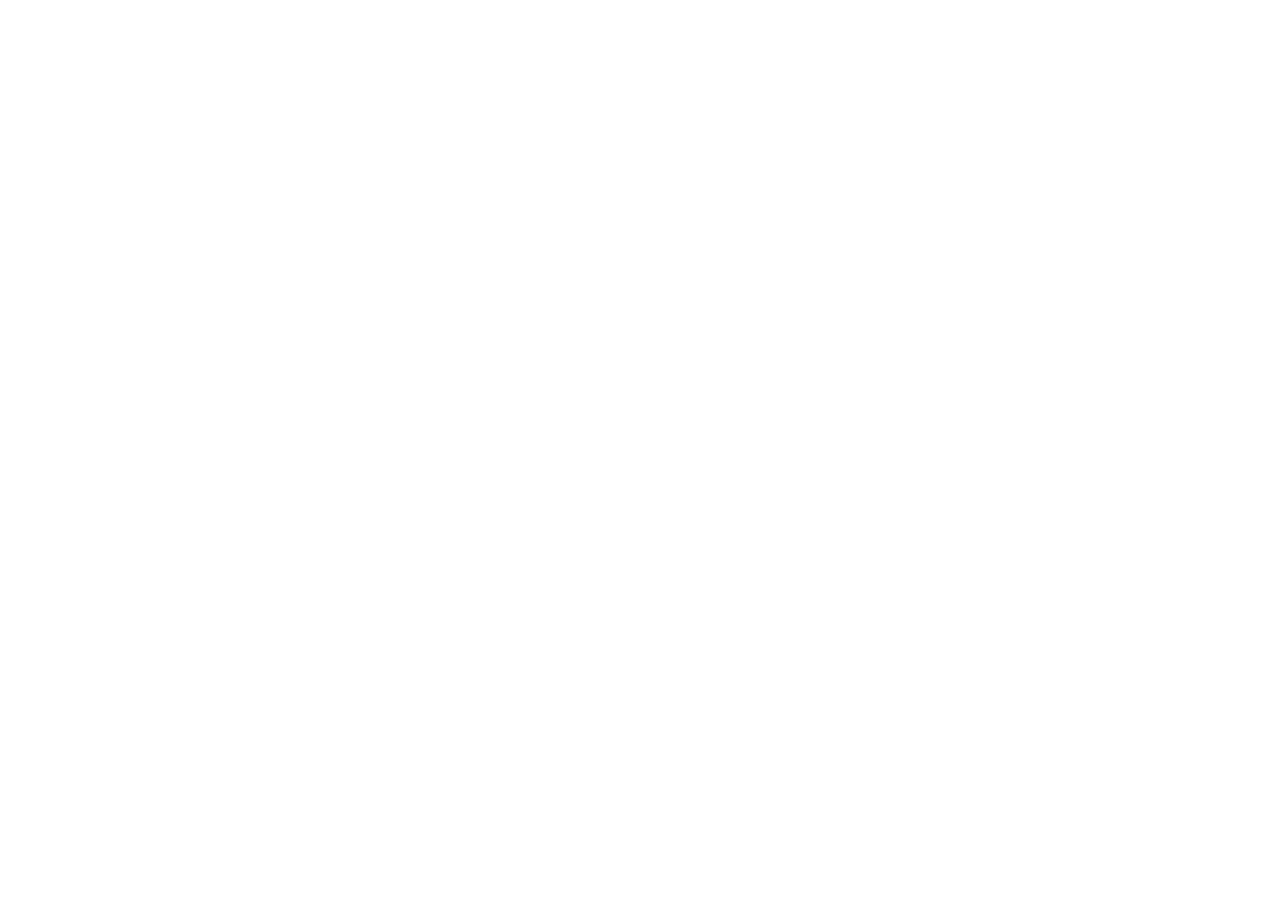
==== commit 1eeccc04: "Restructure repo for multi-LP subdomain setup - Move landing page and assets into /fly/ directory - " ====
--- a/index.html
+++ b/index.html
@@ -2,1567 +2,11 @@
 <html lang="en">
 <head>
     <meta charset="UTF-8">
-    <meta name="viewport" content="width=device-width, initial-scale=1.0">
-    <title>MVC / MOUNTAIN VIEW COMMONS / HEBER CITY UT</title>
-    <meta name="description" content="Mountain View Commons — 5,000 SF live/work units two miles from Heber City FBO. Drive-through garages, four floor plans, gray shell from $1.05M. Walk the model unit today.">
-
-    <link rel="preconnect" href="https://fonts.googleapis.com">
-    <link rel="preconnect" href="https://fonts.gstatic.com" crossorigin>
-    <link href="https://fonts.googleapis.com/css2?family=Inter:wght@400;700;800;900&family=JetBrains+Mono:wght@400;500;700&display=swap" rel="stylesheet">
-
-    <style>
-        /* ================================================================
-           RESET
-           ================================================================ */
-        *, *::before, *::after { margin: 0; padding: 0; box-sizing: border-box; }
-
-        :root {
-            --paper: #F4F4F0;
-            --ink: #130C0E;
-            --ink-mid: #3A3A3A;
-            --ink-light: #7A7A7A;
-            --red: #F2C14E;
-            --rule: #1A1A2E;
-            --rule-light: #C8C8C0;
-        }
-
-        html { scroll-behavior: smooth; }
-
-        body {
-            font-family: 'JetBrains Mono', 'Courier New', monospace;
-            background: var(--paper);
-            color: var(--ink);
-            font-size: 12px;
-            line-height: 1.5;
-            overflow-x: hidden;
-            -webkit-font-smoothing: antialiased;
-        }
-
-        /* Grain overlay */
-        body::after {
-            content: '';
-            position: fixed;
-            inset: 0;
-            z-index: 9999;
-            pointer-events: none;
-            opacity: 0.035;
-            background-image: url("data:image/svg+xml,%3Csvg viewBox='0 0 256 256' xmlns='http://www.w3.org/2000/svg'%3E%3Cfilter id='n'%3E%3CfeTurbulence type='fractalNoise' baseFrequency='0.9' numOctaves='4' stitchTiles='stitch'/%3E%3C/filter%3E%3Crect width='100%25' height='100%25' filter='url(%23n)'/%3E%3C/svg%3E");
-            background-repeat: repeat;
-            background-size: 256px 256px;
-        }
-
-        img { max-width: 100%; height: auto; display: block; }
-        a { color: inherit; text-decoration: none; }
-
-        /* ================================================================
-           TYPOGRAPHY
-           ================================================================ */
-        .t-macro {
-            font-family: 'Inter', 'Helvetica Neue', sans-serif;
-            font-weight: 900;
-            text-transform: uppercase;
-            letter-spacing: -0.04em;
-            line-height: 0.9;
-        }
-
-        .t-mono {
-            font-family: 'JetBrains Mono', monospace;
-            font-weight: 400;
-            text-transform: uppercase;
-            letter-spacing: 0.08em;
-            font-size: 11px;
-        }
-
-        .t-mono-sm {
-            font-family: 'JetBrains Mono', monospace;
-            font-weight: 400;
-            text-transform: uppercase;
-            letter-spacing: 0.1em;
-            font-size: 9px;
-            color: var(--ink-light);
-        }
-
-        .t-body {
-            font-family: 'JetBrains Mono', monospace;
-            font-weight: 400;
-            font-size: 12px;
-            line-height: 1.65;
-            letter-spacing: 0.02em;
-        }
-
-        .red { color: var(--red); }
-
-        /* ================================================================
-           LAYOUT
-           ================================================================ */
-        .container {
-            max-width: 1200px;
-            margin: 0 auto;
-            padding: 0 20px;
-        }
-
-        .rule { border: none; height: 2px; background: var(--ink); margin: 0; }
-        .rule--thin { height: 1px; background: var(--rule-light); }
-        .rule--red { height: 3px; background: var(--red); }
-
-        /* ================================================================
-           HERO
-           ================================================================ */
-        .hero {
-            position: relative;
-            min-height: 100dvh;
-            display: flex;
-            flex-direction: column;
-            justify-content: flex-end;
-            overflow: hidden;
-            background: var(--ink);
-        }
-
-        .hero__bg {
-            position: absolute;
-            inset: 0;
-            z-index: 1;
-        }
-
-        @keyframes hero-drift {
-            0%   { transform: scale(1.05) translate(0, 0); }
-            50%  { transform: scale(1.08) translate(-0.5%, -0.3%); }
-            100% { transform: scale(1.05) translate(0, 0); }
-        }
-
-        .hero__bg img {
-            width: 100%;
-            height: 100%;
-            object-fit: cover;
-            opacity: 0.45;
-            filter: grayscale(70%) contrast(1.05) brightness(1.1);
-            animation: hero-drift 25s cubic-bezier(0.45, 0, 0.55, 1) infinite;
-            will-change: transform;
-        }
-
-        .hero__bg::after {
-            content: '';
-            position: absolute;
-            inset: 0;
-            z-index: 1;
-            background: linear-gradient(
-                to top,
-                rgba(19, 12, 14, 0.92) 0%,
-                rgba(19, 12, 14, 0.55) 40%,
-                rgba(19, 12, 14, 0.3) 100%
-            );
-        }
-
-        .hero__content {
-            position: relative;
-            z-index: 3;
-            padding: 0 20px 32px 20px;
-            max-width: 1200px;
-            margin: 0 auto;
-            width: 100%;
-        }
-
-        @media (min-width: 768px) {
-            .hero__content {
-                padding-bottom: 48px;
-            }
-        }
-
-        .hero__unit-id {
-            display: inline-block;
-            border: 1px solid rgba(255,255,255,0.2);
-            padding: 4px 10px;
-            margin-bottom: 16px;
-        }
-
-        .hero__unit-id samp {
-            font-family: 'JetBrains Mono', monospace;
-            font-size: 10px;
-            letter-spacing: 0.12em;
-            color: rgba(255,255,255,0.5);
-            text-transform: uppercase;
-        }
-
-        .hero__title {
-            font-family: 'Inter', sans-serif;
-            font-weight: 900;
-            font-size: clamp(48px, 12vw + 1rem, 140px);
-            text-transform: uppercase;
-            letter-spacing: -0.05em;
-            line-height: 0.86;
-            color: #ffffff;
-            margin-bottom: 20px;
-        }
-
-        @media (max-width: 380px) {
-            .hero__title {
-                font-size: 44px;
-                margin-bottom: 14px;
-            }
-        }
-
-        .hero__title .red-line {
-            display: block;
-            color: #F2C14E;
-        }
-
-        .hero__meta {
-            display: flex;
-            gap: 0;
-            margin-bottom: 24px;
-            background: rgba(19, 12, 14, 0.45);
-            border: 1px solid rgba(255,255,255,0.12);
-            border-radius: 4px;
-            overflow: hidden;
-            width: fit-content;
-            -webkit-backdrop-filter: blur(10px);
-            backdrop-filter: blur(10px);
-        }
-
-        .hero__meta-item {
-            font-family: 'JetBrains Mono', monospace;
-            font-size: 11px;
-            letter-spacing: 0.06em;
-            text-transform: uppercase;
-            color: rgba(255,255,255,0.85);
-            padding: 10px 16px;
-            display: flex;
-            align-items: center;
-            gap: 6px;
-            white-space: nowrap;
-        }
-
-        .hero__meta-item + .hero__meta-item {
-            border-left: 1px solid rgba(255,255,255,0.1);
-        }
-
-        .hero__meta-item strong {
-            color: #ffffff;
-            font-weight: 700;
-            font-size: 13px;
-        }
-
-        .hero__meta-icon {
-            width: 14px;
-            height: 14px;
-            opacity: 0.8;
-            flex-shrink: 0;
-        }
-
-        @media (max-width: 767px) {
-            .hero__meta {
-                display: grid;
-                grid-template-columns: 1fr 1fr;
-                width: 100%;
-                gap: 0;
-            }
-            .hero__meta-item {
-                font-size: 11px;
-                padding: 10px 12px;
-                justify-content: center;
-            }
-            .hero__meta-item + .hero__meta-item {
-                border-left: none;
-            }
-            .hero__meta-item:nth-child(odd) {
-                border-right: 1px solid rgba(255,255,255,0.1);
-            }
-            .hero__meta-item:nth-child(n+3) {
-                border-top: 1px solid rgba(255,255,255,0.1);
-            }
-        }
-
-        .hero__ctas {
-            display: flex;
-            gap: 0;
-            flex-wrap: wrap;
-        }
-
-        @media (max-width: 767px) {
-            .hero__ctas {
-                flex-direction: column;
-                gap: 8px;
-            }
-            .hero__ctas .btn {
-                width: 100%;
-                justify-content: center;
-                min-height: 52px;
-                font-size: 12px;
-            }
-        }
-
-        /* ================================================================
-           BUTTONS
-           ================================================================ */
-        .btn {
-            display: inline-flex;
-            align-items: center;
-            justify-content: center;
-            gap: 8px;
-            font-family: 'JetBrains Mono', monospace;
-            font-size: 10px;
-            font-weight: 700;
-            letter-spacing: 0.1em;
-            text-transform: uppercase;
-            padding: 16px 28px;
-            border: 2px solid var(--ink);
-            cursor: pointer;
-            transition: transform 0.4s cubic-bezier(0.16, 1, 0.3, 1),
-                        filter 0.4s cubic-bezier(0.16, 1, 0.3, 1),
-                        background 0.3s cubic-bezier(0.16, 1, 0.3, 1),
-                        border-color 0.3s cubic-bezier(0.16, 1, 0.3, 1),
-                        color 0.3s cubic-bezier(0.16, 1, 0.3, 1);
-            white-space: nowrap;
-            background: transparent;
-            color: var(--ink);
-        }
-
-        .btn--red {
-            background: #F2C14E;
-            color: var(--ink);
-            border-color: #F2C14E;
-        }
-
-        .btn--red:hover {
-            filter: brightness(1.1);
-            transform: scale(1.02);
-        }
-
-        .btn--red:active {
-            filter: brightness(0.95);
-            transform: scale(0.98);
-        }
-
-        .btn--white {
-            background: rgba(255,255,255,0.04);
-            color: #ffffff;
-            border-color: rgba(255,255,255,0.25);
-            min-height: 44px;
-            -webkit-backdrop-filter: blur(12px);
-            backdrop-filter: blur(12px);
-        }
-
-        .btn--white:hover {
-            border-color: rgba(255,255,255,0.7);
-            color: #ffffff;
-            background: rgba(255,255,255,0.1);
-        }
-
-        .btn--dark {
-            background: var(--ink);
-            color: var(--paper);
-            border-color: var(--ink);
-        }
-
-        .btn--dark:hover {
-            background: var(--ink);
-            border-color: var(--red);
-            color: var(--red);
-        }
-
-        .btn__icon {
-            width: 14px;
-            height: 14px;
-            flex-shrink: 0;
-            transition: transform 0.4s cubic-bezier(0.16, 1, 0.3, 1);
-        }
-
-        .btn:hover .btn__icon {
-            transform: scale(1.15) rotate(-8deg);
-        }
-
-        /* ================================================================
-           STICKY CTA (mobile)
-           ================================================================ */
-        .sticky-cta {
-            position: fixed;
-            bottom: 0;
-            left: 0;
-            right: 0;
-            z-index: 100;
-            background: var(--ink);
-            border-top: 3px solid var(--red);
-            padding: 10px 12px;
-            display: flex;
-            gap: 0;
-            transform: translateY(100%);
-            transition: transform 0.5s cubic-bezier(0.16, 1, 0.3, 1);
-        }
-
-        .sticky-cta.visible { transform: translateY(0); }
-
-        .sticky-cta .btn {
-            flex: 1;
-            padding: 16px 12px;
-            font-size: 10px;
-            min-height: 52px;
-            border-color: rgba(255,255,255,0.15);
-        }
-
-        .sticky-cta .btn--red { border-color: var(--red); }
-
-        @media (min-width: 768px) {
-            .sticky-cta { display: none; }
-        }
-
-        /* ================================================================
-           SECTION: DATA STRIP
-           ================================================================ */
-        .data-strip {
-            border-top: 2px solid var(--ink);
-            border-bottom: 2px solid var(--ink);
-            padding: 0;
-        }
-
-        .data-strip__inner {
-            display: grid;
-            grid-template-columns: 1fr;
-            gap: 1px;
-            background: var(--ink);
-        }
-
-        @media (min-width: 640px) {
-            .data-strip__inner {
-                grid-template-columns: repeat(4, 1fr);
-            }
-        }
-
-        .data-strip__cell {
-            background: var(--paper);
-            padding: 20px 16px;
-            transition: background 0.5s cubic-bezier(0.16, 1, 0.3, 1);
-        }
-
-        .data-strip__cell:hover {
-            background: #EAEAE6;
-        }
-
-        .data-strip__label {
-            font-size: 9px;
-            letter-spacing: 0.12em;
-            color: var(--ink-light);
-            text-transform: uppercase;
-            margin-bottom: 4px;
-        }
-
-        .data-strip__value {
-            font-family: 'Inter', sans-serif;
-            font-weight: 900;
-            font-size: 24px;
-            letter-spacing: -0.03em;
-            color: var(--ink);
-            line-height: 1;
-        }
-
-        .data-strip__value .unit {
-            font-size: 12px;
-            font-weight: 400;
-            letter-spacing: 0.05em;
-            color: var(--ink-light);
-        }
-
-        /* ================================================================
-           SECTION: LIVE WORK FLY
-           ================================================================ */
-        .lwf {
-            padding: 0;
-        }
-
-        .lwf__header {
-            padding: 48px 20px 24px 20px;
-            border-bottom: 1px solid var(--rule-light);
-        }
-
-        .lwf__header-inner {
-            max-width: 1200px;
-            margin: 0 auto;
-            display: flex;
-            justify-content: space-between;
-            align-items: baseline;
-            flex-wrap: wrap;
-            gap: 8px;
-        }
-
-        .lwf__title {
-            font-family: 'Inter', sans-serif;
-            font-weight: 900;
-            font-size: clamp(32px, 6vw, 64px);
-            text-transform: uppercase;
-            letter-spacing: -0.04em;
-            line-height: 0.9;
-        }
-
-        .lwf__ref {
-            font-size: 9px;
-            letter-spacing: 0.12em;
-            color: var(--ink-light);
-            text-transform: uppercase;
-        }
-
-        .lwf__grid {
-            display: grid;
-            grid-template-columns: 1fr;
-            gap: 1px;
-            background: var(--ink);
-            border-bottom: 2px solid var(--ink);
-        }
-
-        @media (min-width: 768px) {
-            .lwf__grid {
-                grid-template-columns: repeat(3, 1fr);
-            }
-        }
-
-        .lwf__card {
-            background: var(--paper);
-            padding: 32px 24px 40px 24px;
-            transition: background 0.5s cubic-bezier(0.16, 1, 0.3, 1);
-        }
-
-        @media (min-width: 768px) {
-            .lwf__card:hover {
-                background: #EAEAE6;
-            }
-        }
-
-        .lwf__card-idx {
-            font-family: 'Inter', sans-serif;
-            font-weight: 900;
-            font-size: 48px;
-            letter-spacing: -0.04em;
-            line-height: 1;
-            color: var(--rule-light);
-            margin-bottom: 8px;
-        }
-
-        .lwf__card-key {
-            font-family: 'JetBrains Mono', monospace;
-            font-size: 10px;
-            font-weight: 700;
-            letter-spacing: 0.15em;
-            text-transform: uppercase;
-            color: var(--red);
-            margin-bottom: 12px;
-        }
-
-        .lwf__card-title {
-            font-family: 'Inter', sans-serif;
-            font-weight: 800;
-            font-size: 18px;
-            text-transform: uppercase;
-            letter-spacing: -0.02em;
-            line-height: 1.15;
-            margin-bottom: 12px;
-        }
-
-        .lwf__card-body {
-            font-size: 12px;
-            line-height: 1.7;
-            color: var(--ink-mid);
-        }
-
-        /* ================================================================
-           SECTION: SPECS + PRICING
-           ================================================================ */
-        .specs {
-            border-bottom: 2px solid var(--ink);
-        }
-
-        .specs__grid {
-            display: grid;
-            grid-template-columns: 1fr;
-            gap: 1px;
-            background: var(--ink);
-        }
-
-        @media (min-width: 768px) {
-            .specs__grid {
-                grid-template-columns: 1fr 1fr;
-            }
-        }
-
-        .specs__col {
-            background: var(--paper);
-            padding: 32px 24px;
-        }
-
-        .specs__col-label {
-            font-size: 9px;
-            font-weight: 700;
-            letter-spacing: 0.15em;
-            text-transform: uppercase;
-            color: var(--red);
-            margin-bottom: 20px;
-            padding-bottom: 8px;
-            border-bottom: 1px solid var(--rule-light);
-        }
-
-        .spec-row {
-            display: flex;
-            justify-content: space-between;
-            align-items: baseline;
-            padding: 8px 0;
-            border-bottom: 1px solid var(--rule-light);
-        }
-
-        .spec-row:last-child { border-bottom: none; }
-
-        .spec-row__k {
-            font-size: 11px;
-            color: var(--ink-mid);
-            letter-spacing: 0.05em;
-        }
-
-        .spec-row__v {
-            font-family: 'Inter', sans-serif;
-            font-weight: 800;
-            font-size: 13px;
-            letter-spacing: -0.02em;
-            text-align: right;
-        }
-
-        .pricing-row {
-            padding: 14px 0;
-            border-bottom: 1px solid var(--rule-light);
-        }
-
-        .pricing-row:last-child { border-bottom: none; }
-
-        .pricing-row__type {
-            font-size: 9px;
-            letter-spacing: 0.12em;
-            color: var(--ink-light);
-            text-transform: uppercase;
-            margin-bottom: 2px;
-        }
-
-        .pricing-row__price {
-            font-family: 'Inter', sans-serif;
-            font-weight: 900;
-            font-size: 28px;
-            letter-spacing: -0.03em;
-            line-height: 1.1;
-        }
-
-        .pricing-row__note {
-            font-size: 10px;
-            color: var(--ink-light);
-            letter-spacing: 0.05em;
-            margin-top: 2px;
-        }
-
-        /* ================================================================
-           SECTION: FLOOR PLANS
-           ================================================================ */
-        .plans {
-            border-bottom: 2px solid var(--ink);
-        }
-
-        .plans__header {
-            padding: 40px 24px 20px 24px;
-            border-bottom: 1px solid var(--rule-light);
-            display: flex;
-            justify-content: space-between;
-            align-items: baseline;
-            flex-wrap: wrap;
-            gap: 8px;
-            max-width: 1200px;
-            margin: 0 auto;
-        }
-
-        .plans__grid {
-            display: grid;
-            grid-template-columns: 1fr;
-            gap: 1px;
-            background: var(--ink);
-        }
-
-        @media (min-width: 640px) {
-            .plans__grid {
-                grid-template-columns: repeat(2, 1fr);
-            }
-        }
-
-        @media (min-width: 960px) {
-            .plans__grid {
-                grid-template-columns: repeat(4, 1fr);
-            }
-        }
-
-        .plan {
-            background: var(--paper);
-            padding: 24px 20px 28px 20px;
-            transition: background 0.5s cubic-bezier(0.16, 1, 0.3, 1);
-        }
-
-        .plan:hover {
-            background: #EAEAE6;
-        }
-
-        .plan__name {
-            font-family: 'Inter', sans-serif;
-            font-weight: 900;
-            font-size: 20px;
-            text-transform: uppercase;
-            letter-spacing: -0.03em;
-            line-height: 1;
-            margin-bottom: 4px;
-        }
-
-        .plan__type {
-            font-size: 9px;
-            font-weight: 700;
-            letter-spacing: 0.15em;
-            text-transform: uppercase;
-            color: var(--red);
-            margin-bottom: 16px;
-        }
-
-        .plan__levels {
-            list-style: none;
-        }
-
-        .plan__levels li {
-            display: flex;
-            justify-content: space-between;
-            gap: 8px;
-            padding: 6px 0;
-            border-top: 1px solid var(--rule-light);
-            font-size: 10px;
-            letter-spacing: 0.05em;
-            line-height: 1.4;
-        }
-
-        .plan__lv {
-            font-weight: 700;
-            white-space: nowrap;
-            flex-shrink: 0;
-        }
-
-        .plan__desc {
-            color: var(--ink-mid);
-            text-align: right;
-        }
-
-        /* ================================================================
-           SECTION: GALLERY
-           ================================================================ */
-        .gallery {
-            background: var(--ink);
-            border-bottom: 3px solid var(--red);
-            padding: 40px 0 0 0;
-        }
-
-        .gallery__header {
-            padding: 0 24px 24px 24px;
-            display: flex;
-            justify-content: space-between;
-            align-items: baseline;
-            max-width: 1200px;
-            margin: 0 auto;
-        }
-
-        .gallery__title {
-            font-family: 'Inter', sans-serif;
-            font-weight: 900;
-            font-size: clamp(24px, 4vw, 48px);
-            text-transform: uppercase;
-            letter-spacing: -0.04em;
-            color: #ffffff;
-        }
-
-        .gallery__ref {
-            font-size: 9px;
-            letter-spacing: 0.12em;
-            color: rgba(255,255,255,0.3);
-            text-transform: uppercase;
-        }
-
-        .gallery__scroll {
-            display: flex;
-            gap: 2px;
-            overflow-x: auto;
-            scroll-snap-type: x mandatory;
-            -webkit-overflow-scrolling: touch;
-            padding: 0 24px;
-            scrollbar-width: none;
-        }
-
-        .gallery__scroll::-webkit-scrollbar { display: none; }
-
-        .gallery__item {
-            flex-shrink: 0;
-            width: 70vw;
-            max-width: 520px;
-            scroll-snap-align: start;
-            position: relative;
-            overflow: hidden;
-        }
-
-        .gallery__item img {
-            width: 100%;
-            height: 300px;
-            object-fit: cover;
-            filter: grayscale(80%) contrast(1.1);
-            transition: filter 0.6s cubic-bezier(0.16, 1, 0.3, 1),
-                        transform 0.6s cubic-bezier(0.16, 1, 0.3, 1);
-        }
-
-        .gallery__item:hover img {
-            filter: grayscale(0%) contrast(1);
-            transform: scale(1.03);
-        }
-
-        .gallery__item-id {
-            position: absolute;
-            bottom: 8px;
-            left: 8px;
-            font-size: 9px;
-            letter-spacing: 0.12em;
-            color: rgba(255,255,255,0.4);
-            text-transform: uppercase;
-            background: rgba(10,10,10,0.6);
-            padding: 2px 6px;
-        }
-
-        .gallery__hint {
-            text-align: center;
-            padding: 16px 0 32px 0;
-            font-size: 9px;
-            letter-spacing: 0.15em;
-            color: rgba(255,255,255,0.2);
-            text-transform: uppercase;
-        }
-
-        /* ================================================================
-           SECTION: LOCATION / MARKET
-           ================================================================ */
-        .location {
-            border-bottom: 2px solid var(--ink);
-        }
-
-        .location__grid {
-            display: grid;
-            grid-template-columns: 1fr;
-            gap: 1px;
-            background: var(--ink);
-        }
-
-        @media (min-width: 768px) {
-            .location__grid {
-                grid-template-columns: 1fr 1fr;
-            }
-        }
-
-        .location__col {
-            background: var(--paper);
-            padding: 40px 24px;
-        }
-
-        .location__label {
-            font-size: 9px;
-            font-weight: 700;
-            letter-spacing: 0.15em;
-            text-transform: uppercase;
-            color: var(--red);
-            margin-bottom: 16px;
-        }
-
-        .location__title {
-            font-family: 'Inter', sans-serif;
-            font-weight: 900;
-            font-size: clamp(22px, 3vw, 32px);
-            text-transform: uppercase;
-            letter-spacing: -0.03em;
-            line-height: 1;
-            margin-bottom: 16px;
-        }
-
-        .location__body {
-            font-size: 12px;
-            line-height: 1.7;
-            color: var(--ink-mid);
-            margin-bottom: 24px;
-        }
-
-        .dist-row {
-            display: flex;
-            justify-content: space-between;
-            align-items: baseline;
-            padding: 8px 0;
-            border-bottom: 1px solid var(--rule-light);
-            font-size: 11px;
-        }
-
-        .dist-row:last-child { border-bottom: none; }
-
-        .dist-row__place { color: var(--ink-mid); letter-spacing: 0.05em; }
-
-        .dist-row__time {
-            font-family: 'Inter', sans-serif;
-            font-weight: 800;
-            font-size: 12px;
-            letter-spacing: -0.02em;
-        }
-
-        .market-item {
-            padding: 10px 0;
-            border-bottom: 1px solid var(--rule-light);
-            font-size: 11px;
-            line-height: 1.6;
-            color: var(--ink-mid);
-            letter-spacing: 0.03em;
-            padding-left: 16px;
-            position: relative;
-        }
-
-        .market-item:last-child { border-bottom: none; }
-
-        .market-item::before {
-            content: '///';
-            position: absolute;
-            left: 0;
-            top: 10px;
-            font-size: 8px;
-            color: var(--red);
-            letter-spacing: 0;
-        }
-
-        /* ================================================================
-           SECTION: CONTACT
-           ================================================================ */
-        .contact {
-            background: var(--ink);
-            padding: 64px 20px 120px 20px;
-            text-align: center;
-        }
-
-        @media (min-width: 768px) {
-            .contact { padding-bottom: 64px; }
-        }
-
-        .contact__label {
-            font-size: 9px;
-            font-weight: 700;
-            letter-spacing: 0.15em;
-            text-transform: uppercase;
-            color: var(--red);
-            margin-bottom: 16px;
-        }
-
-        .contact__title {
-            font-family: 'Inter', sans-serif;
-            font-weight: 900;
-            font-size: clamp(28px, 5vw, 56px);
-            text-transform: uppercase;
-            letter-spacing: -0.04em;
-            line-height: 0.9;
-            color: #ffffff;
-            margin-bottom: 8px;
-        }
-
-        .contact__sub {
-            font-size: 11px;
-            letter-spacing: 0.08em;
-            color: rgba(255,255,255,0.35);
-            text-transform: uppercase;
-            margin-bottom: 32px;
-        }
-
-        .contact__ctas {
-            display: flex;
-            gap: 0;
-            justify-content: center;
-            flex-wrap: wrap;
-            margin-bottom: 32px;
-        }
-
-        @keyframes cta-pulse {
-            0%   { box-shadow: 0 0 0 0 rgba(242, 193, 78, 0.4); }
-            70%  { box-shadow: 0 0 0 10px rgba(242, 193, 78, 0); }
-            100% { box-shadow: 0 0 0 0 rgba(242, 193, 78, 0); }
-        }
-
-        .contact__ctas .btn--red {
-            animation: cta-pulse 2.5s cubic-bezier(0.16, 1, 0.3, 1) infinite;
-        }
-
-        .contact__hours {
-            font-size: 10px;
-            letter-spacing: 0.12em;
-            color: rgba(255,255,255,0.25);
-            text-transform: uppercase;
-        }
-
-        .contact__web {
-            margin-top: 12px;
-        }
-
-        .contact__web a {
-            font-size: 10px;
-            letter-spacing: 0.1em;
-            color: var(--red);
-            text-transform: uppercase;
-            border-bottom: 1px solid rgba(230,25,25,0.3);
-            padding-bottom: 2px;
-            transition: border-color 0.4s cubic-bezier(0.16, 1, 0.3, 1);
-        }
-
-        .contact__web a:hover {
-            border-color: var(--red);
-        }
-
-        /* ================================================================
-           FOOTER
-           ================================================================ */
-        .footer {
-            background: var(--ink);
-            border-top: 1px solid rgba(255,255,255,0.08);
-            padding: 20px 24px;
-            text-align: center;
-        }
-
-        .footer__text {
-            font-size: 9px;
-            letter-spacing: 0.08em;
-            color: rgba(255,255,255,0.15);
-            text-transform: uppercase;
-            line-height: 1.8;
-            max-width: 600px;
-            margin: 0 auto;
-        }
-
-        /* ================================================================
-           SCROLL REVEAL
-           ================================================================ */
-        .reveal {
-            opacity: 0;
-            transform: translateY(24px);
-            filter: blur(4px);
-            transition:
-                opacity 0.8s cubic-bezier(0.16, 1, 0.3, 1),
-                transform 0.8s cubic-bezier(0.16, 1, 0.3, 1),
-                filter 0.8s cubic-bezier(0.16, 1, 0.3, 1);
-            will-change: transform, opacity, filter;
-        }
-
-        .reveal.visible {
-            opacity: 1;
-            transform: translateY(0);
-            filter: blur(0);
-        }
-
-        .reveal-delay-1 { transition-delay: 0.1s; }
-        .reveal-delay-2 { transition-delay: 0.2s; }
-        .reveal-delay-3 { transition-delay: 0.3s; }
-        .reveal-delay-4 { transition-delay: 0.4s; }
-
-        /* Accessibility: respect reduced motion */
-        @media (prefers-reduced-motion: reduce) {
-            *, *::before, *::after {
-                animation-duration: 0.01ms !important;
-                animation-iteration-count: 1 !important;
-                transition-duration: 0.01ms !important;
-            }
-            .reveal { opacity: 1; transform: none; filter: none; }
-            .hero__unit-id, .hero__title, .hero__meta, .hero__ctas {
-                opacity: 1; transform: none; filter: none;
-            }
-        }
-
-        /* ================================================================
-           HERO ENTRANCE CHOREOGRAPHY
-           ================================================================ */
-        .hero__unit-id,
-        .hero__title,
-        .hero__meta,
-        .hero__ctas {
-            opacity: 0;
-            transform: translateY(30px);
-            filter: blur(6px);
-        }
-
-        .hero-loaded .hero__unit-id {
-            opacity: 1; transform: translateY(0); filter: blur(0);
-            transition: opacity 0.7s cubic-bezier(0.16, 1, 0.3, 1) 0.2s,
-                        transform 0.7s cubic-bezier(0.16, 1, 0.3, 1) 0.2s,
-                        filter 0.7s cubic-bezier(0.16, 1, 0.3, 1) 0.2s;
-        }
-
-        .hero-loaded .hero__title {
-            opacity: 1; transform: translateY(0); filter: blur(0);
-            transition: opacity 0.9s cubic-bezier(0.16, 1, 0.3, 1) 0.35s,
-                        transform 0.9s cubic-bezier(0.16, 1, 0.3, 1) 0.35s,
-                        filter 0.9s cubic-bezier(0.16, 1, 0.3, 1) 0.35s;
-        }
-
-        .hero-loaded .hero__meta {
-            opacity: 1; transform: translateY(0); filter: blur(0);
-            transition: opacity 0.8s cubic-bezier(0.16, 1, 0.3, 1) 0.55s,
-                        transform 0.8s cubic-bezier(0.16, 1, 0.3, 1) 0.55s,
-                        filter 0.8s cubic-bezier(0.16, 1, 0.3, 1) 0.55s;
-        }
-
-        .hero-loaded .hero__ctas {
-            opacity: 1; transform: translateY(0); filter: blur(0);
-            transition: opacity 0.8s cubic-bezier(0.16, 1, 0.3, 1) 0.7s,
-                        transform 0.8s cubic-bezier(0.16, 1, 0.3, 1) 0.7s,
-                        filter 0.8s cubic-bezier(0.16, 1, 0.3, 1) 0.7s;
-        }
-
-        /* ================================================================
-           NAV
-           ================================================================ */
-        .nav {
-            position: fixed;
-            top: 0;
-            left: 0;
-            right: 0;
-            z-index: 50;
-            display: flex;
-            align-items: center;
-            justify-content: space-between;
-            padding: 12px 20px;
-            border-bottom: 1px solid transparent;
-            transition: background 0.5s cubic-bezier(0.16, 1, 0.3, 1),
-                        border-color 0.5s cubic-bezier(0.16, 1, 0.3, 1);
-        }
-
-        .nav.scrolled {
-            background: rgba(19, 12, 14, 0.97);
-            border-bottom-color: rgba(201, 168, 76, 0.2);
-        }
-
-        .nav__logo img {
-            height: 64px;
-            width: auto;
-            opacity: 0.85;
-            transition: height 0.5s cubic-bezier(0.16, 1, 0.3, 1),
-                        opacity 0.5s cubic-bezier(0.16, 1, 0.3, 1);
-        }
-
-        .nav.scrolled .nav__logo img {
-            height: 32px;
-            opacity: 0.8;
-        }
-
-        .nav__cta {
-            display: none;
-        }
-
-        @media (min-width: 768px) {
-            .nav__cta {
-                display: inline-flex;
-            }
-        }
-    </style>
+    <meta http-equiv="refresh" content="0;url=https://www.mtnviewcommonsut.com/">
+    <link rel="canonical" href="https://www.mtnviewcommonsut.com/">
+    <title>Redirecting…</title>
 </head>
 <body>
-
-    <!-- ================================================================
-         NAV
-         ================================================================ -->
-    <nav class="nav">
-        <a href="#" class="nav__logo">
-            <img src="https://images.squarespace-cdn.com/content/v1/66b02f1eea70765875379a74/feb6ebff-e1cb-45db-bb62-7ea9c83f1782/MVC-Logo_Wht_web.png?format=500w"
-                 alt="Mountain View Commons">
-        </a>
-        <a href="tel:+14355033293" class="nav__cta btn btn--red" style="padding: 10px 20px; font-size: 9px;">
-            Schedule Walk-Through
-        </a>
-    </nav>
-
-    <!-- ================================================================
-         HERO
-         ================================================================ -->
-    <section class="hero">
-        <div class="hero__bg">
-            <img src="https://images.squarespace-cdn.com/content/v1/66b02f1eea70765875379a74/098281c8-3421-4552-a0dd-a8fa5557e86d/001_004_dji_20250711050533_0241_d_copy_554_586.jpg"
-                 alt="Mountain View Commons aerial" loading="eager">
-        </div>
-        <div class="hero__content">
-            <div class="hero__unit-id">
-                <samp>[ MVC / Heber City, UT / 40.4862N 111.4136W ]</samp>
-            </div>
-            <h1 class="hero__title">
-                LIVE<br>
-                WORK<br>
-                <span class="red-line">FLY</span>
-            </h1>
-            <div class="hero__meta">
-                <span class="hero__meta-item"><strong>~5,000</strong> SQ FT</span>
-                <span class="hero__meta-item"><strong>3</strong> STORIES</span>
-                <span class="hero__meta-item">
-                    <svg class="hero__meta-icon" viewBox="0 0 24 24" fill="none" stroke="currentColor" stroke-width="2" stroke-linecap="round" stroke-linejoin="round"><path d="M17.8 19.2 16 11l3.5-3.5C21 6 21.5 4 21 3c-1-.5-3 0-4.5 1.5L13 8 4.8 6.2c-.5-.1-.9.1-1.1.5l-.3.5c-.2.5-.1 1 .3 1.3L9 12l-2 3H4l-1 1 3 2 2 3 1-1v-3l3-2 3.5 5.3c.3.4.8.5 1.3.3l.5-.2c.4-.3.6-.7.5-1.2z"/></svg>
-                    <strong>&lt;2 MI</strong> TO FBO
-                </span>
-                <span class="hero__meta-item"><strong>4</strong> PLANS</span>
-            </div>
-            <div class="hero__ctas">
-                <a href="tel:+14355033293" class="btn btn--red">
-                    <svg class="btn__icon" viewBox="0 0 24 24" fill="none" stroke="currentColor" stroke-width="2" stroke-linecap="round" stroke-linejoin="round"><path d="M22 16.92v3a2 2 0 0 1-2.18 2 19.79 19.79 0 0 1-8.63-3.07 19.5 19.5 0 0 1-6-6 19.79 19.79 0 0 1-3.07-8.67A2 2 0 0 1 4.11 2h3a2 2 0 0 1 2 1.72 12.84 12.84 0 0 0 .7 2.81 2 2 0 0 1-.45 2.11L8.09 9.91a16 16 0 0 0 6 6l1.27-1.27a2 2 0 0 1 2.11-.45 12.84 12.84 0 0 0 2.81.7A2 2 0 0 1 22 16.92z"></path></svg>
-                    Schedule Walk-Through
-                </a>
-                <a href="#floor-plans" class="btn btn--white">>>> Floor Plans</a>
-            </div>
-        </div>
-    </section>
-
-    <!-- ================================================================
-         DATA STRIP
-         ================================================================ -->
-    <div class="data-strip">
-        <div class="data-strip__inner">
-            <div class="data-strip__cell reveal">
-                <p class="data-strip__label">Ground Floor</p>
-                <p class="data-strip__value">30'x60' <span class="unit">/ 1,800 SF</span></p>
-            </div>
-            <div class="data-strip__cell reveal reveal-delay-1">
-                <p class="data-strip__label">Ceiling Height</p>
-                <p class="data-strip__value">16 <span class="unit">FT</span></p>
-            </div>
-            <div class="data-strip__cell reveal reveal-delay-2">
-                <p class="data-strip__label">Garage Doors</p>
-                <p class="data-strip__value">16' <span class="unit">/ FRONT + REAR</span></p>
-            </div>
-            <div class="data-strip__cell reveal reveal-delay-3">
-                <p class="data-strip__label">Parking</p>
-                <p class="data-strip__value">~9 <span class="unit">STALLS / UNIT</span></p>
-            </div>
-        </div>
-    </div>
-
-    <!-- ================================================================
-         LIVE / WORK / FLY
-         ================================================================ -->
-    <section class="lwf" id="overview">
-        <div class="lwf__header">
-            <div class="lwf__header-inner">
-                <h2 class="lwf__title reveal">The<br>Concept</h2>
-                <samp class="lwf__ref reveal">SEC-02 / OVERVIEW</samp>
-            </div>
-        </div>
-        <div class="lwf__grid">
-            <div class="lwf__card reveal reveal-delay-1">
-                <div class="lwf__card-idx">01</div>
-                <p class="lwf__card-key">[ FLY ]</p>
-                <h3 class="lwf__card-title">Two miles from your hangar to your front door.</h3>
-                <p class="lwf__card-body">
-                    Less than two miles from the Heber City FBO. Drive-through garage doors
-                    (16' roll-ups, front and rear) keep your vehicles, trailers, and
-                    toys staged and ready the moment your aircraft touches down.
-                </p>
-            </div>
-            <div class="lwf__card reveal reveal-delay-2">
-                <div class="lwf__card-idx">02</div>
-                <p class="lwf__card-key">[ WORK ]</p>
-                <h3 class="lwf__card-title">Office space, shop space, or leasable commercial space.</h3>
-                <p class="lwf__card-body">
-                    Upper floors are fully configurable. Run a business, build out a professional
-                    office, or lease it for rental income. The Mercantile floor plan is purpose-built
-                    for all-commercial use.
-                </p>
-            </div>
-            <div class="lwf__card reveal reveal-delay-3">
-                <div class="lwf__card-idx">03</div>
-                <p class="lwf__card-key">[ LIVE ]</p>
-                <h3 class="lwf__card-title">A mountain residence above your own private garage.</h3>
-                <p class="lwf__card-body">
-                    One, two, or three bedroom configurations across four floor plans. Full
-                    kitchens, living areas, and bathrooms on the upper levels. Use it as a
-                    primary residence, a mountain getaway, or a guest house.
-                </p>
-            </div>
-        </div>
-    </section>
-
-    <!-- ================================================================
-         SPECS + PRICING
-         ================================================================ -->
-    <section class="specs" id="pricing">
-        <div class="specs__grid">
-            <div class="specs__col reveal">
-                <p class="specs__col-label">[ Unit Specifications ]</p>
-                <div class="spec-row">
-                    <span class="spec-row__k">TOTAL AREA / UNIT</span>
-                    <span class="spec-row__v">~5,000 SF</span>
-                </div>
-                <div class="spec-row">
-                    <span class="spec-row__k">STORIES</span>
-                    <span class="spec-row__v">3</span>
-                </div>
-                <div class="spec-row">
-                    <span class="spec-row__k">FOOTPRINT</span>
-                    <span class="spec-row__v">30' x 60'</span>
-                </div>
-                <div class="spec-row">
-                    <span class="spec-row__k">GROUND CEILING</span>
-                    <span class="spec-row__v">16 FT</span>
-                </div>
-                <div class="spec-row">
-                    <span class="spec-row__k">GARAGE DOORS</span>
-                    <span class="spec-row__v">16' ROLL-UP / F+R</span>
-                </div>
-                <div class="spec-row">
-                    <span class="spec-row__k">PARKING</span>
-                    <span class="spec-row__v">~9 / UNIT</span>
-                </div>
-                <div class="spec-row">
-                    <span class="spec-row__k">CONFIGURATIONS</span>
-                    <span class="spec-row__v">4</span>
-                </div>
-            </div>
-            <div class="specs__col reveal reveal-delay-2">
-                <p class="specs__col-label">[ Pricing ]</p>
-                <div class="pricing-row">
-                    <p class="pricing-row__type">INTERIOR SHELL UNITS</p>
-                    <p class="pricing-row__price">$1,050,000</p>
-                    <p class="pricing-row__note">~$200 / SF</p>
-                </div>
-                <div class="pricing-row">
-                    <p class="pricing-row__type">END + DUPLEX SHELL</p>
-                    <p class="pricing-row__price">$1,250,000</p>
-                    <p class="pricing-row__note">~$250 / SF</p>
-                </div>
-                <div class="pricing-row">
-                    <p class="pricing-row__type">FINISHED PACKAGES</p>
-                    <p class="pricing-row__price">$1.9M - $2.45M</p>
-                    <p class="pricing-row__note">~$400 / SF / DELIVERED W/ C OF O</p>
-                </div>
-            </div>
-        </div>
-    </section>
-
-    <!-- ================================================================
-         FLOOR PLANS
-         ================================================================ -->
-    <section class="plans" id="floor-plans">
-        <div class="plans__header">
-            <h2 class="lwf__title reveal">Floor<br>Plans</h2>
-            <samp class="lwf__ref reveal">SEC-04 / 4 CONFIGURATIONS</samp>
-        </div>
-        <div class="plans__grid">
-            <div class="plan reveal reveal-delay-1">
-                <h3 class="plan__name">The Hideout</h3>
-                <p class="plan__type">1 Bedroom</p>
-                <ul class="plan__levels">
-                    <li><span class="plan__lv">LV-03</span><span class="plan__desc">BEDROOM, BATH, KITCHEN, LIVING</span></li>
-                    <li><span class="plan__lv">LV-02</span><span class="plan__desc">OFFICE SPACES, BATHROOM</span></li>
-                    <li><span class="plan__lv">LV-01</span><span class="plan__desc">GARAGE</span></li>
-                </ul>
-            </div>
-            <div class="plan reveal reveal-delay-2">
-                <h3 class="plan__name">The Frontier</h3>
-                <p class="plan__type">2 Bedrooms</p>
-                <ul class="plan__levels">
-                    <li><span class="plan__lv">LV-03</span><span class="plan__desc">2 BEDS, 2 BATHS, KITCHEN, LIVING</span></li>
-                    <li><span class="plan__lv">LV-02</span><span class="plan__desc">PROFESSIONAL SPACES, BATH</span></li>
-                    <li><span class="plan__lv">LV-01</span><span class="plan__desc">GARAGE, BATH</span></li>
-                </ul>
-            </div>
-            <div class="plan reveal reveal-delay-1">
-                <h3 class="plan__name">The Outlaw</h3>
-                <p class="plan__type">3 Bedrooms</p>
-                <ul class="plan__levels">
-                    <li><span class="plan__lv">LV-03</span><span class="plan__desc">3 BEDS, 2 BATHS</span></li>
-                    <li><span class="plan__lv">LV-02</span><span class="plan__desc">KITCHEN, DINING, LIVING, BATH</span></li>
-                    <li><span class="plan__lv">LV-01</span><span class="plan__desc">GARAGE, BATH</span></li>
-                </ul>
-            </div>
-            <div class="plan reveal reveal-delay-2">
-                <h3 class="plan__name">The Mercantile</h3>
-                <p class="plan__type">All Business</p>
-                <ul class="plan__levels">
-                    <li><span class="plan__lv">LV-03</span><span class="plan__desc">PROFESSIONAL, GLASS OFFICE, BATH</span></li>
-                    <li><span class="plan__lv">LV-02</span><span class="plan__desc">OPEN FLOOR PROFESSIONAL, BATH</span></li>
-                    <li><span class="plan__lv">LV-01</span><span class="plan__desc">GARAGE, BATH</span></li>
-                </ul>
-            </div>
-        </div>
-    </section>
-
-    <!-- ================================================================
-         GALLERY
-         ================================================================ -->
-    <section class="gallery">
-        <div class="gallery__header">
-            <h2 class="gallery__title reveal">Gallery</h2>
-            <samp class="gallery__ref reveal">SEC-05 / SITE DOCUMENTATION</samp>
-        </div>
-        <div class="gallery__scroll">
-            <div class="gallery__item">
-                <img src="https://images.squarespace-cdn.com/content/v1/66b02f1eea70765875379a74/a4d98a3e-8fcf-435c-9768-b67046022d15/004_003_dji_20250711050445_0238_d_copy_99_594.jpg" alt="Aerial view" loading="lazy">
-                <samp class="gallery__item-id">IMG-001 / AERIAL</samp>
-            </div>
-            <div class="gallery__item">
-                <img src="https://images.squarespace-cdn.com/content/v1/66b02f1eea70765875379a74/3b19967d-e002-4708-be30-781f1bea004c/1922+S+Hwy+40+Heber+City-27.jpg" alt="Exterior" loading="lazy">
-                <samp class="gallery__item-id">IMG-002 / EXTERIOR</samp>
-            </div>
-            <div class="gallery__item">
-                <img src="https://images.squarespace-cdn.com/content/v1/66b02f1eea70765875379a74/02e8c770-6117-405b-930e-3f4000b39a27/003_002_dji_20250711050340_0232_d_copy_180_288.jpg" alt="Development" loading="lazy">
-                <samp class="gallery__item-id">IMG-003 / DEVELOPMENT</samp>
-            </div>
-            <div class="gallery__item">
-                <img src="https://images.squarespace-cdn.com/content/v1/66b02f1eea70765875379a74/2e6f247b-0f03-4dce-af42-7e74efd05fed/1922+S+Hwy+40+Heber+City-20.jpg" alt="Building exterior" loading="lazy">
-                <samp class="gallery__item-id">IMG-004 / BUILDING</samp>
-            </div>
-            <div class="gallery__item">
-                <img src="https://images.squarespace-cdn.com/content/v1/66b02f1eea70765875379a74/e4774b24-6d87-4a85-b471-15f9bfcc18c9/002_001_dji_20250711050107_0220_d_copy_478_92.jpg" alt="Landscape" loading="lazy">
-                <samp class="gallery__item-id">IMG-005 / LANDSCAPE</samp>
-            </div>
-            <div class="gallery__item">
-                <img src="https://images.squarespace-cdn.com/content/v1/66b02f1eea70765875379a74/4ea9d387-9d38-44bf-9993-098a2dea8fe0/Image+4.jpeg" alt="Interior" loading="lazy">
-                <samp class="gallery__item-id">IMG-006 / INTERIOR</samp>
-            </div>
-        </div>
-        <p class="gallery__hint">>>> Scroll to explore</p>
-    </section>
-
-    <!-- ================================================================
-         LOCATION / MARKET
-         ================================================================ -->
-    <section class="location" id="location">
-        <div class="location__grid">
-            <div class="location__col reveal">
-                <p class="location__label">[ Location ]</p>
-                <h2 class="location__title">HWY 40 + Airport RD, Heber City</h2>
-                <p class="location__body">
-                    Direct access to Heber City FBO. Deer Valley in 15 minutes.
-                    Park City in 25. One of the fastest-appreciating corridors in the Mountain West.
-                </p>
-                <div class="dist-row">
-                    <span class="dist-row__place">HEBER CITY FBO</span>
-                    <span class="dist-row__time">&lt;2 MI</span>
-                </div>
-                <div class="dist-row">
-                    <span class="dist-row__place">DEER VALLEY RESORT</span>
-                    <span class="dist-row__time">15 MIN</span>
-                </div>
-                <div class="dist-row">
-                    <span class="dist-row__place">PARK CITY</span>
-                    <span class="dist-row__time">25 MIN</span>
-                </div>
-                <div class="dist-row">
-                    <span class="dist-row__place">SALT LAKE INTL.</span>
-                    <span class="dist-row__time">&lt;1 HR</span>
-                </div>
-                <div class="dist-row">
-                    <span class="dist-row__place">DOWNTOWN HEBER</span>
-                    <span class="dist-row__time">5 MIN</span>
-                </div>
-            </div>
-            <div class="location__col reveal reveal-delay-2">
-                <p class="location__label">[ The Market ]</p>
-                <h2 class="location__title">Why Heber, Why Now</h2>
-                <div class="market-item">Deer Valley's $1B expansion is 15 minutes away — driving demand across the valley</div>
-                <div class="market-item">Wasatch County is a host market for the 2034 Winter Olympics</div>
-                <div class="market-item">Heber Valley runs roughly half the price per SF of Park City — with the same access</div>
-                <div class="market-item">County population up 12% since 2020 with a $99K median household income</div>
-                <div class="market-item">Four phases, each priced independently — earlier phases lock in the lowest basis</div>
-            </div>
-        </div>
-    </section>
-
-    <!-- ================================================================
-         CONTACT
-         ================================================================ -->
-    <section class="contact" id="contact">
-        <p class="contact__label reveal">[ Walk the Model Unit ]</p>
-        <h2 class="contact__title reveal">See It<br>In Person</h2>
-        <p class="contact__sub reveal">THE OUTLAW / 3-BEDROOM / FINISHED MODEL OPEN NOW</p>
-
-        <div class="contact__ctas reveal">
-            <a href="tel:+14355033293" class="btn btn--red">
-                <svg class="btn__icon" viewBox="0 0 24 24" fill="none" stroke="currentColor" stroke-width="2" stroke-linecap="round" stroke-linejoin="round"><path d="M22 16.92v3a2 2 0 0 1-2.18 2 19.79 19.79 0 0 1-8.63-3.07 19.5 19.5 0 0 1-6-6 19.79 19.79 0 0 1-3.07-8.67A2 2 0 0 1 4.11 2h3a2 2 0 0 1 2 1.72 12.84 12.84 0 0 0 .7 2.81 2 2 0 0 1-.45 2.11L8.09 9.91a16 16 0 0 0 6 6l1.27-1.27a2 2 0 0 1 2.11-.45 12.84 12.84 0 0 0 2.81.7A2 2 0 0 1 22 16.92z"></path></svg>
-                Schedule a Walk-Through — 435.503.3293
-            </a>
-        </div>
-
-        <p class="contact__hours reveal">OPEN HOUSE: TUES-FRI 1-5PM / SAT 11AM-3PM / NO APPOINTMENT NEEDED</p>
-    </section>
-
-    <!-- ================================================================
-         FOOTER
-         ================================================================ -->
-    <footer class="footer">
-        <div style="text-align: center; margin-bottom: 16px;">
-            <img src="VUE_horizontal_White.png" alt="VUE | Christie's International Real Estate" style="height: 24px; width: auto; display: inline-block; opacity: 0.4;">
-        </div>
-        <p class="footer__text">
-            MOUNTAIN VIEW COMMONS / HEBER CITY, UTAH<br><br>
-            &copy;2026 CHRISTIE'S INTERNATIONAL REAL ESTATE. ALL RIGHTS RESERVED. THIS CHRISTIE'S INTERNATIONAL REAL ESTATE BROKERAGE IS INDEPENDENTLY OWNED AND OPERATED. CHRISTIE'S INTERNATIONAL REAL ESTATE FULLY SUPPORTS THE PRINCIPLES OF THE FAIR HOUSING ACT AND IS AN EQUAL OPPORTUNITY EMPLOYER. ALL LISTING INFORMATION IS FROM SOURCES DEEMED RELIABLE. HOWEVER, NO REPRESENTATION IS MADE AS TO THE ACCURACY OR COMPLETENESS THEREOF AND SHOULD BE INDEPENDENTLY VERIFIED.<br><br>
-            ALL RENDERINGS AND ILLUSTRATIVE MAPS ARE ARTIST'S CONCEPTUAL RENDERINGS ONLY AND SUBJECT TO CHANGE WITHOUT NOTICE. THE DEVELOPER RESERVES THE RIGHT TO MAKE ANY MODIFICATIONS AND CHANGES AS DEEMED NECESSARY. PROPERTY SIZES, SPECIFICATIONS, AND LAYOUTS ARE APPROXIMATE ONLY AND SUBJECT TO CHANGE WITHOUT NOTICE. AMENITIES SHOWN IN RENDERINGS ARE PROPOSED. PRICES ARE SUBJECT TO CHANGE WITHOUT NOTICE. ERRORS AND OMISSIONS EXCEPTED. UNAUTHORIZED USE OF THE IMAGES, ARTIST RENDERINGS, PLANS, OR OTHER DEPICTIONS OF THE DEVELOPMENT IS STRICTLY PROHIBITED.
-        </p>
-    </footer>
-
-    <!-- ================================================================
-         STICKY CTA (mobile)
-         ================================================================ -->
-    <div class="sticky-cta">
-        <a href="tel:+14355033293" class="btn btn--red">
-            <svg class="btn__icon" viewBox="0 0 24 24" fill="none" stroke="currentColor" stroke-width="2" stroke-linecap="round" stroke-linejoin="round"><path d="M22 16.92v3a2 2 0 0 1-2.18 2 19.79 19.79 0 0 1-8.63-3.07 19.5 19.5 0 0 1-6-6 19.79 19.79 0 0 1-3.07-8.67A2 2 0 0 1 4.11 2h3a2 2 0 0 1 2 1.72 12.84 12.84 0 0 0 .7 2.81 2 2 0 0 1-.45 2.11L8.09 9.91a16 16 0 0 0 6 6l1.27-1.27a2 2 0 0 1 2.11-.45 12.84 12.84 0 0 0 2.81.7A2 2 0 0 1 22 16.92z"></path></svg>
-            Schedule Walk-Through
-        </a>
-        <a href="#floor-plans" class="btn btn--white">
-            >>> Floor Plans
-        </a>
-    </div>
-
-    <!-- ================================================================
-         JS
-         ================================================================ -->
-    <script>
-        document.addEventListener('DOMContentLoaded', function() {
-            /* ---- Hero entrance choreography ---- */
-            var hero = document.querySelector('.hero');
-            if (hero) {
-                requestAnimationFrame(function() {
-                    hero.classList.add('hero-loaded');
-                });
-            }
-
-            /* ---- Scroll reveals (blur + slide) ---- */
-            var reveals = document.querySelectorAll('.reveal');
-            var observer = new IntersectionObserver(function(entries) {
-                entries.forEach(function(entry) {
-                    if (entry.isIntersecting) {
-                        entry.target.classList.add('visible');
-                        observer.unobserve(entry.target);
-                    }
-                });
-            }, { threshold: 0.1, rootMargin: '0px 0px -60px 0px' });
-            reveals.forEach(function(el) { observer.observe(el); });
-
-            /* ---- Sticky CTA + Nav scroll state ---- */
-            var stickyCta = document.querySelector('.sticky-cta');
-            var nav = document.querySelector('.nav');
-            var ticking = false;
-            window.addEventListener('scroll', function() {
-                if (!ticking) {
-                    requestAnimationFrame(function() {
-                        var y = window.scrollY;
-                        if (stickyCta) {
-                            stickyCta.classList.toggle('visible', y > window.innerHeight);
-                        }
-                        if (nav) {
-                            nav.classList.toggle('scrolled', y > 80);
-                        }
-                        ticking = false;
-                    });
-                    ticking = true;
-                }
-            }, { passive: true });
-
-            /* ---- Reduced motion: disable all animations ---- */
-            if (window.matchMedia('(prefers-reduced-motion: reduce)').matches) {
-                document.documentElement.style.setProperty('--motion-duration', '0.01ms');
-                document.querySelectorAll('.reveal').forEach(function(el) {
-                    el.classList.add('visible');
-                });
-                if (hero) hero.classList.add('hero-loaded');
-            }
-        });
-    </script>
-
+    <p>Redirecting to <a href="https://www.mtnviewcommonsut.com/">mtnviewcommonsut.com</a></p>
 </body>
 </html>
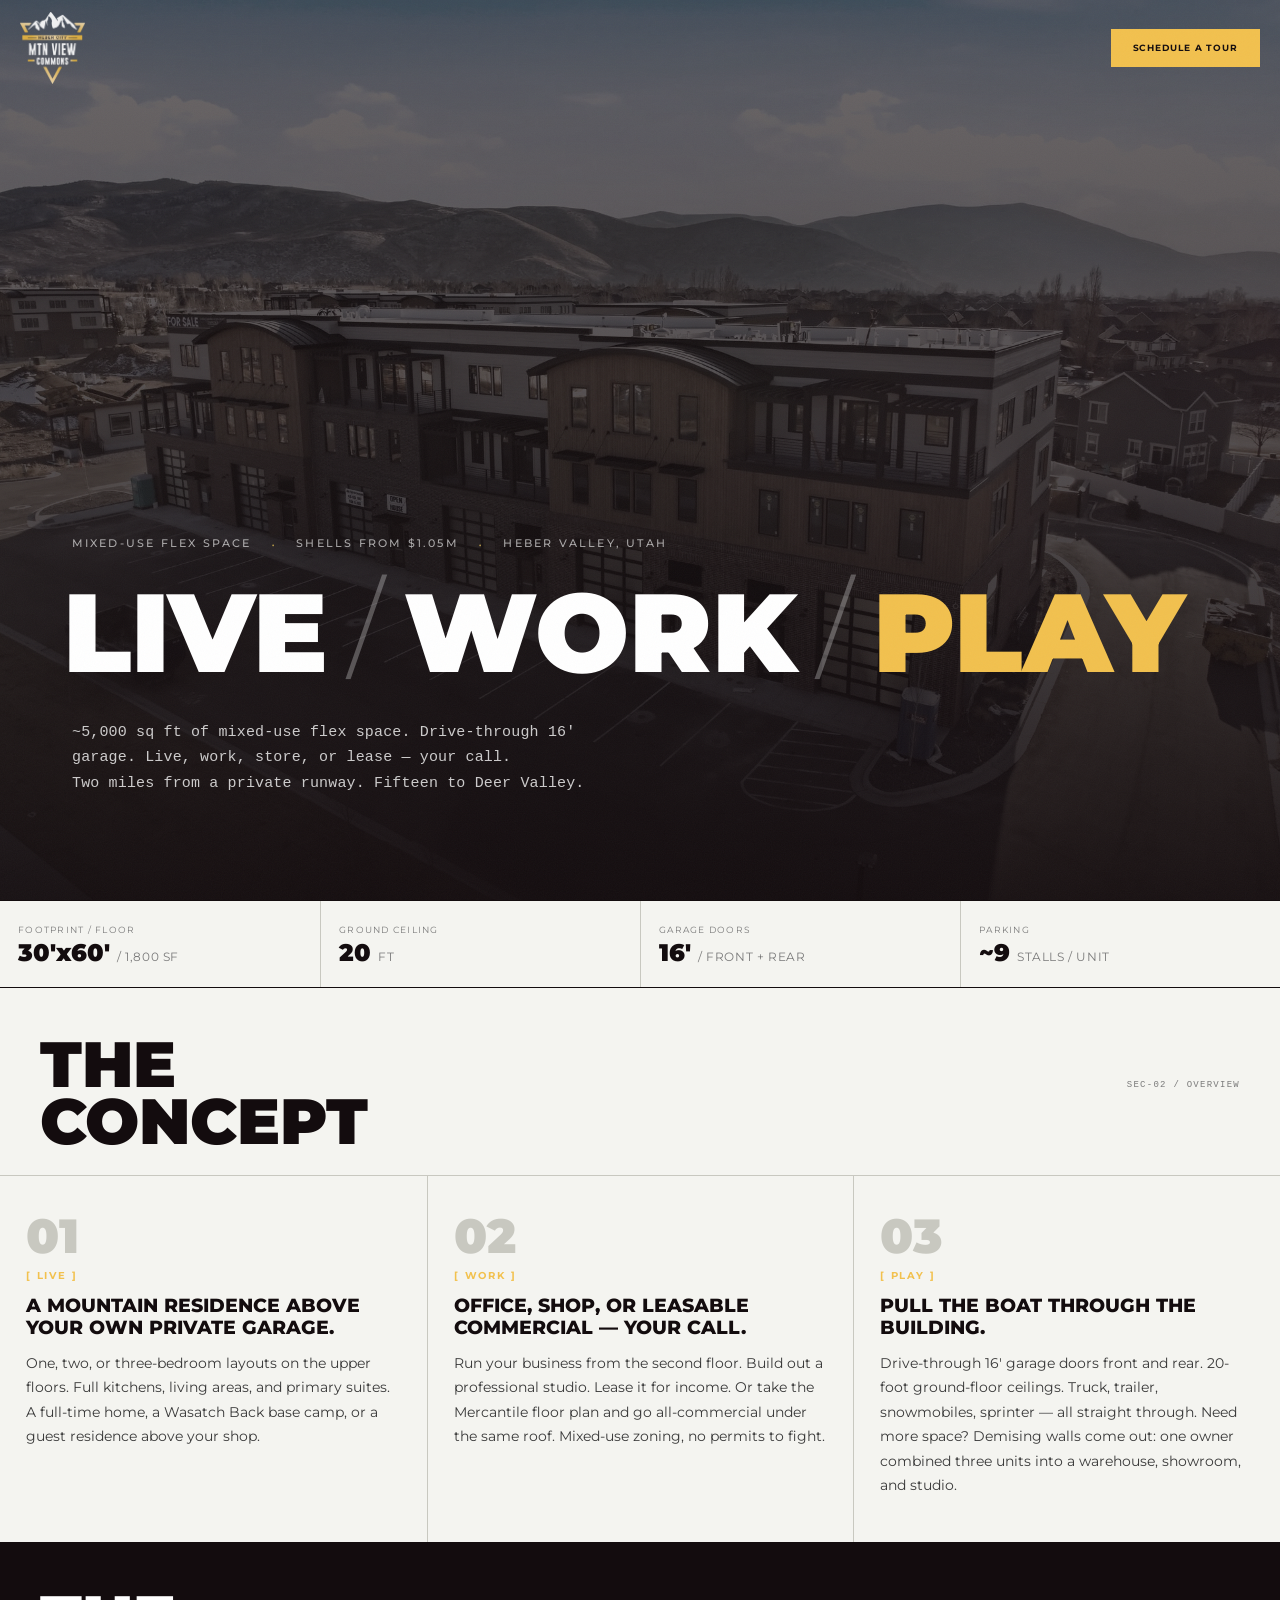
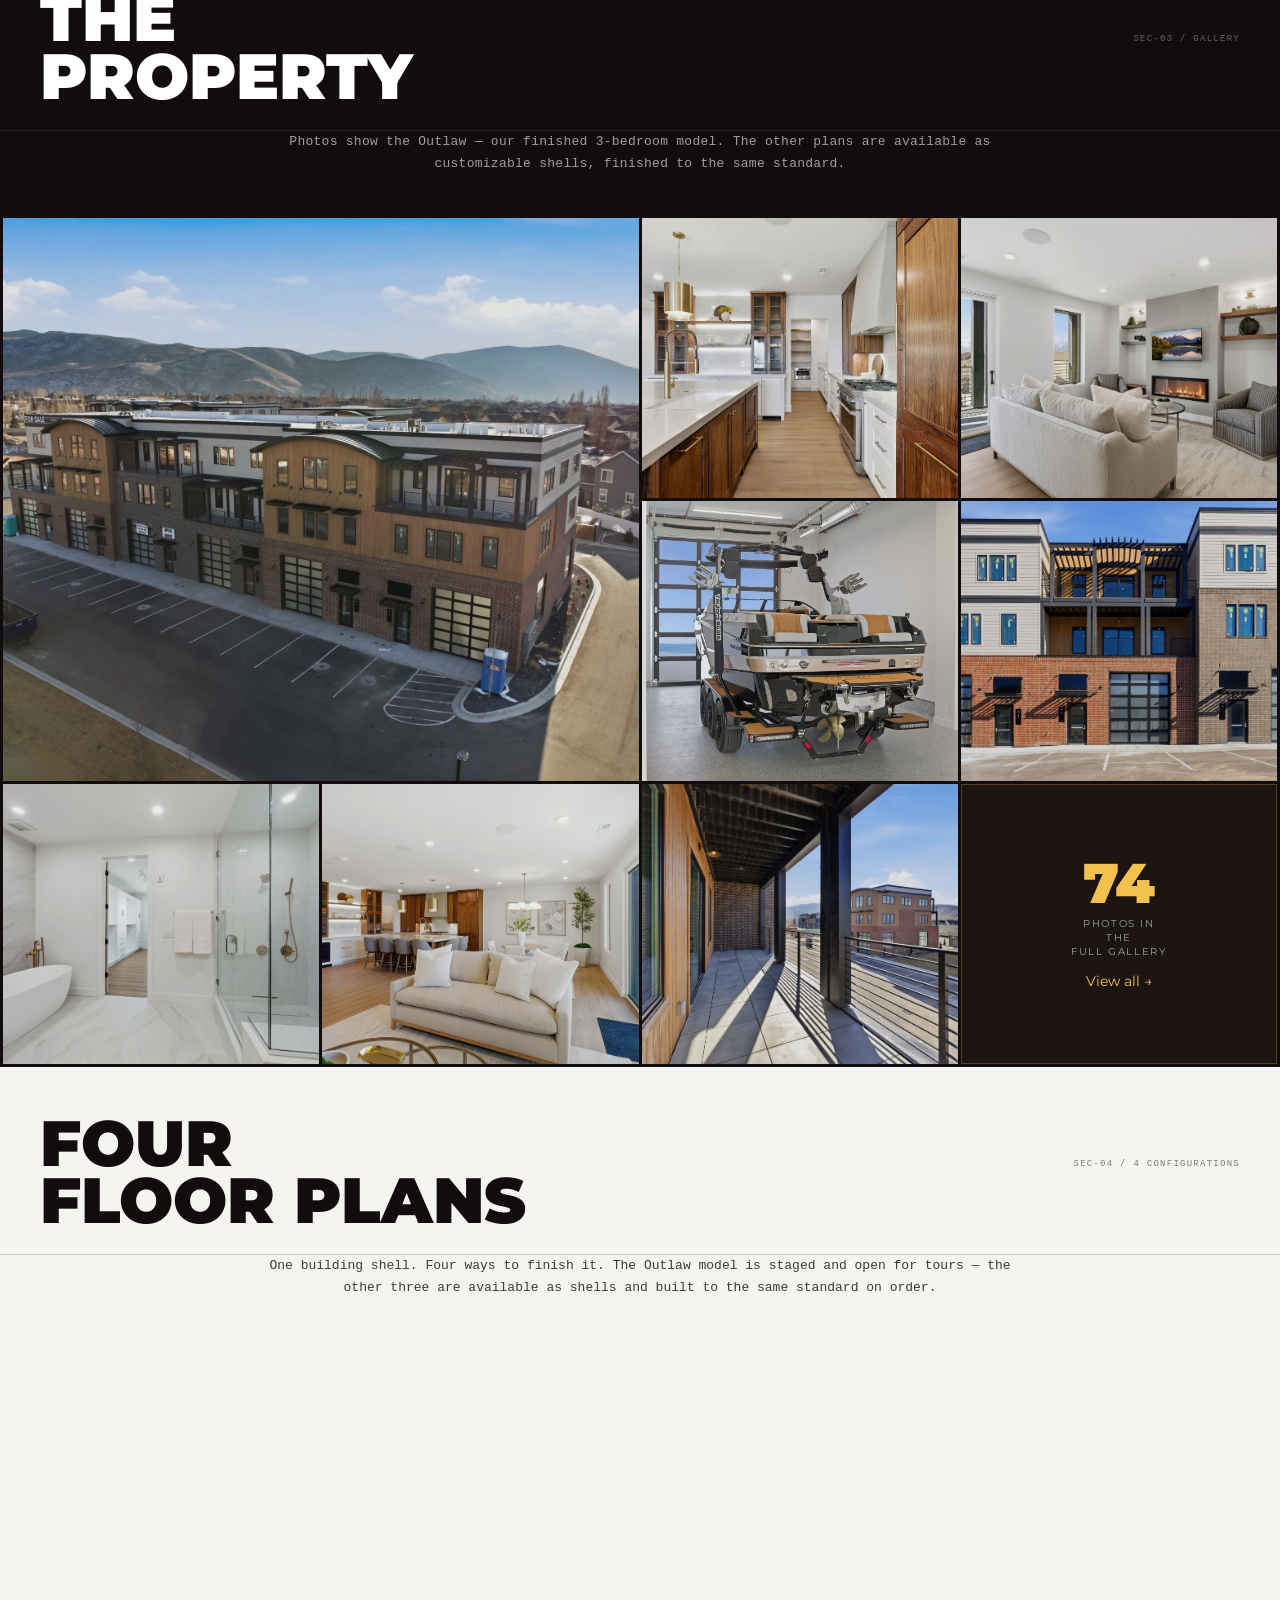
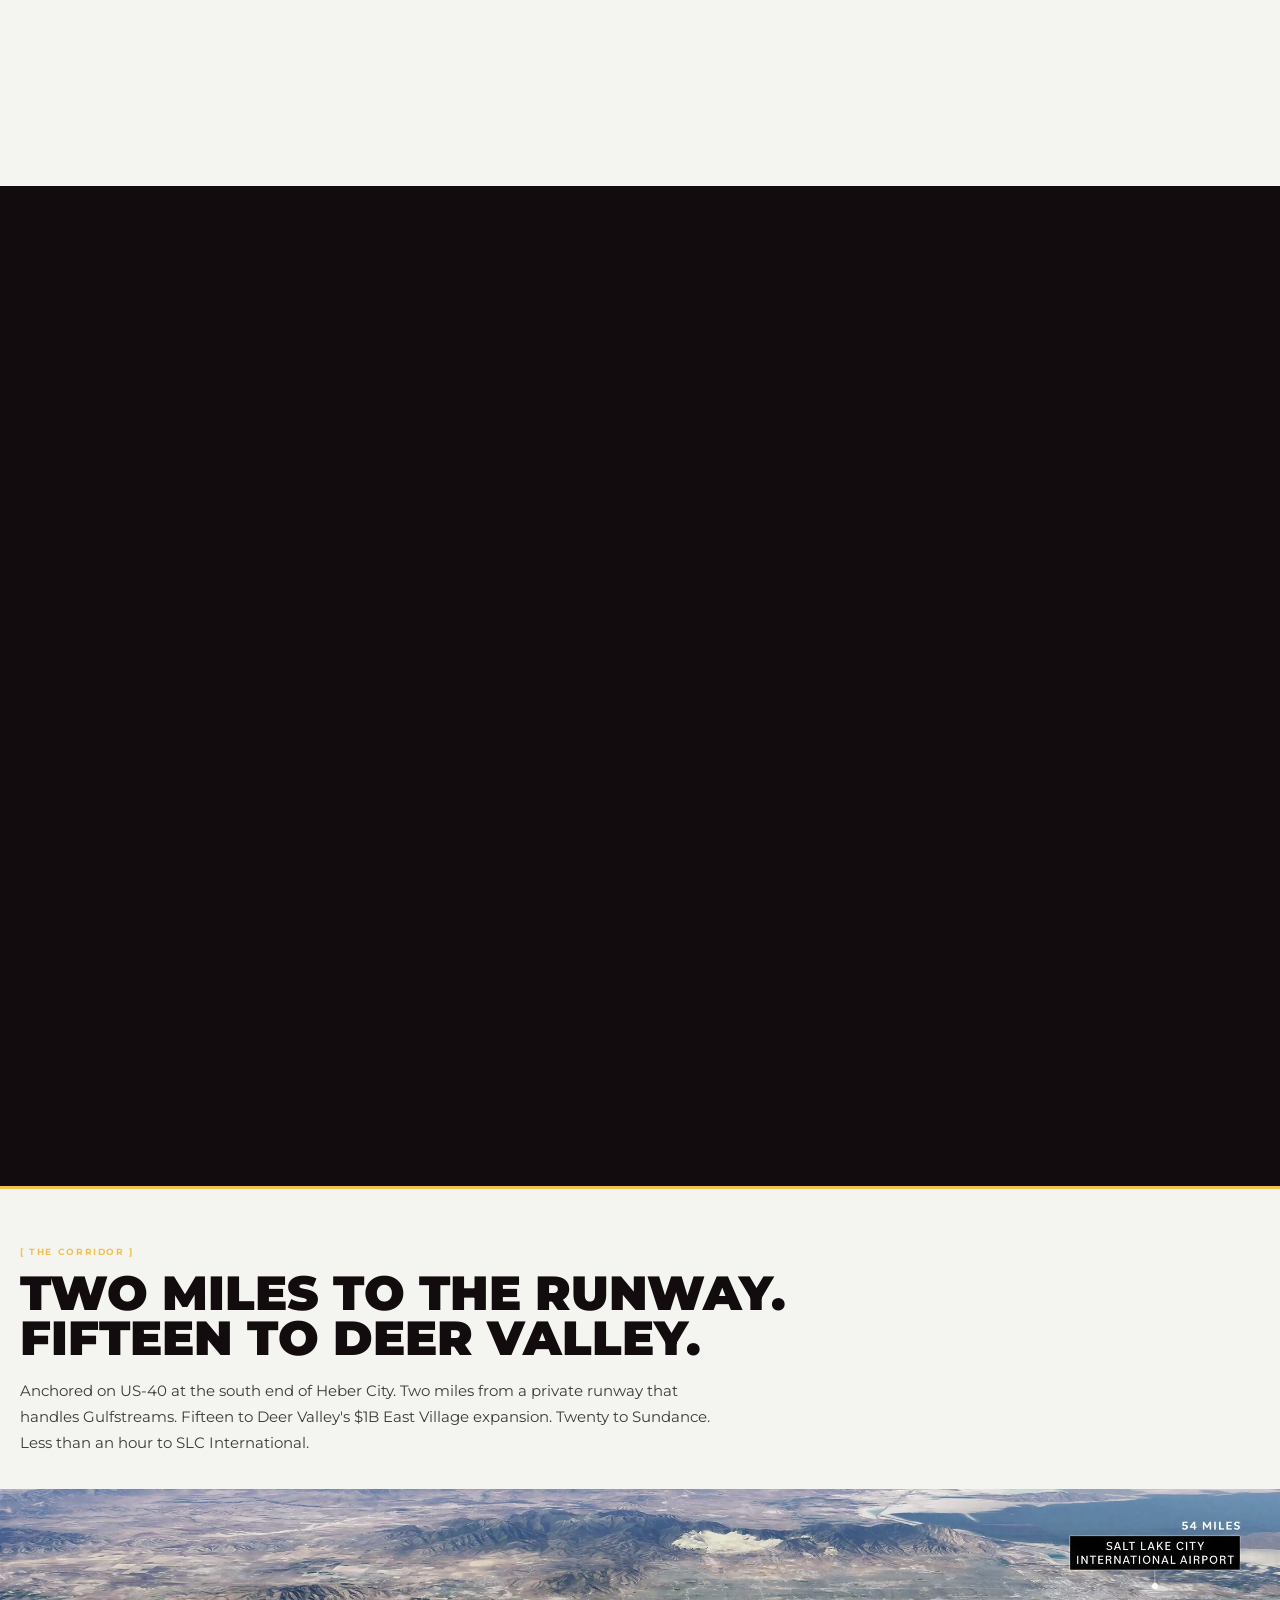
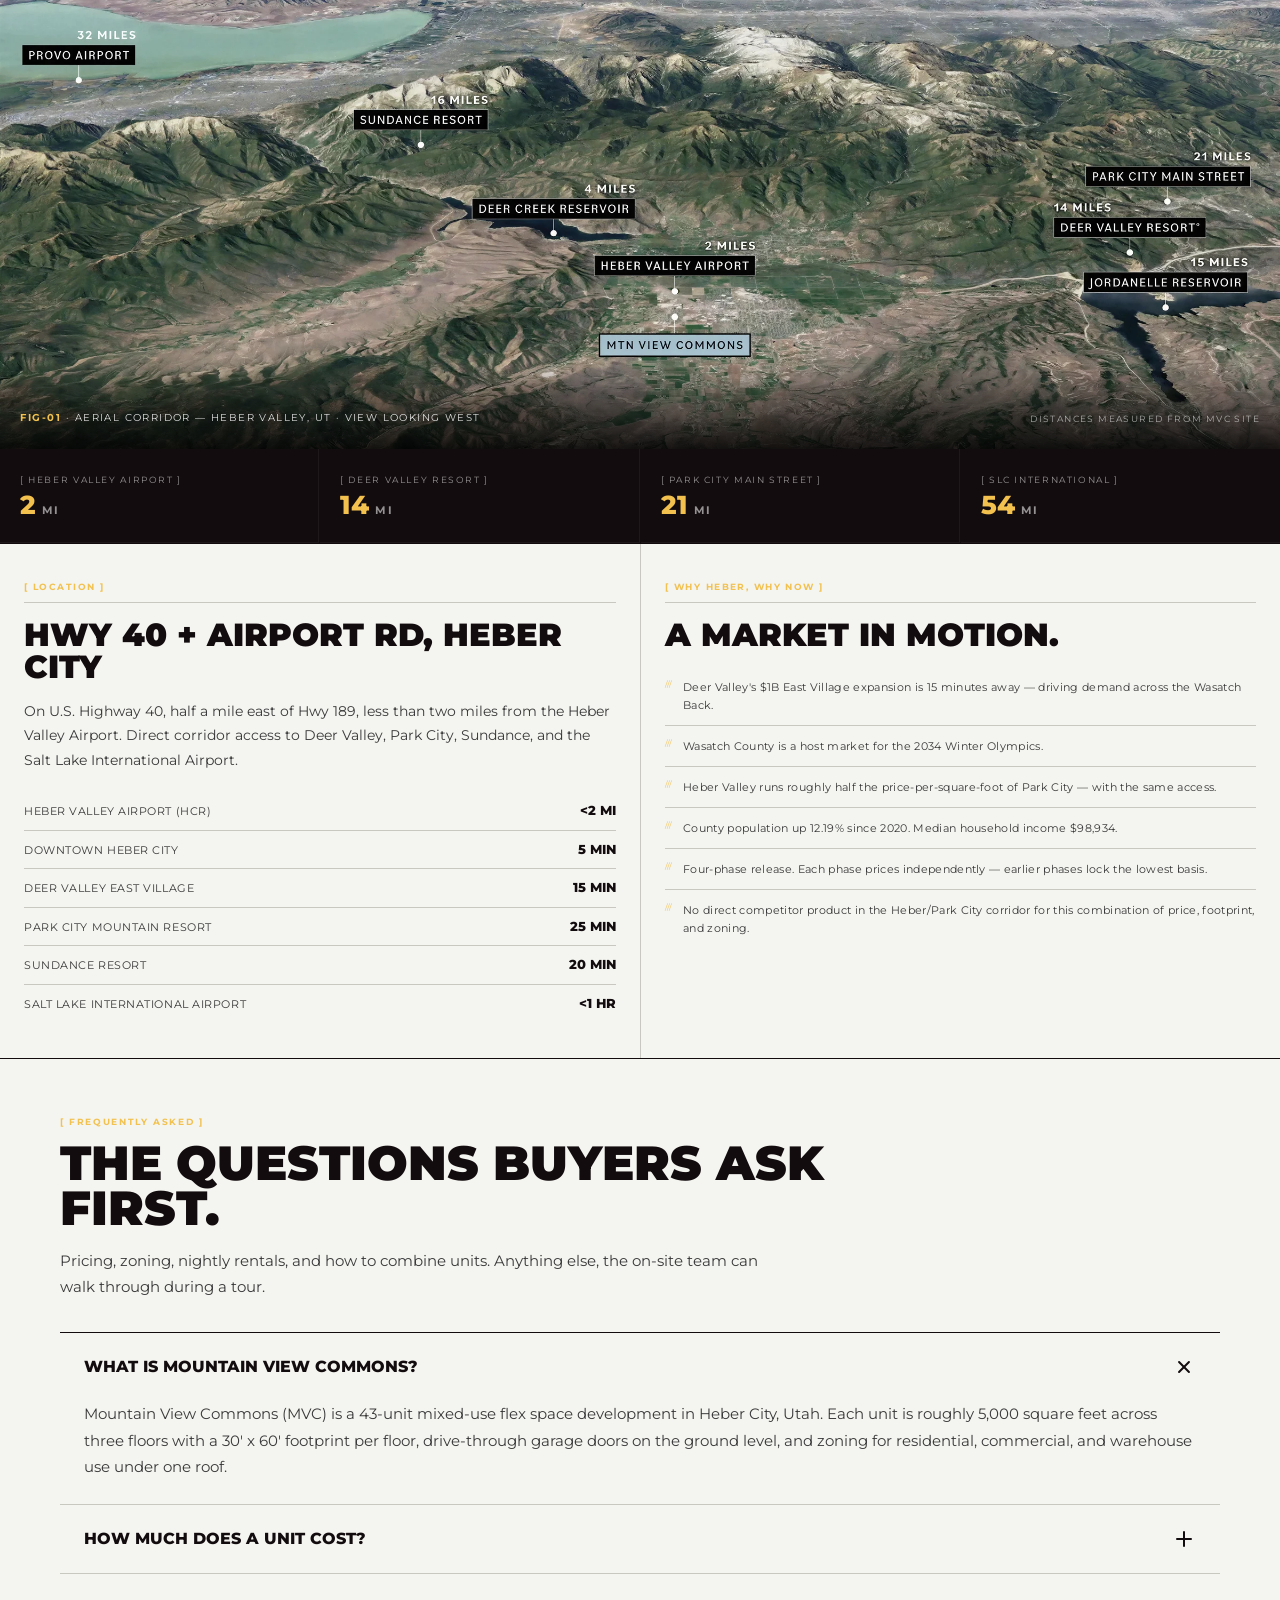
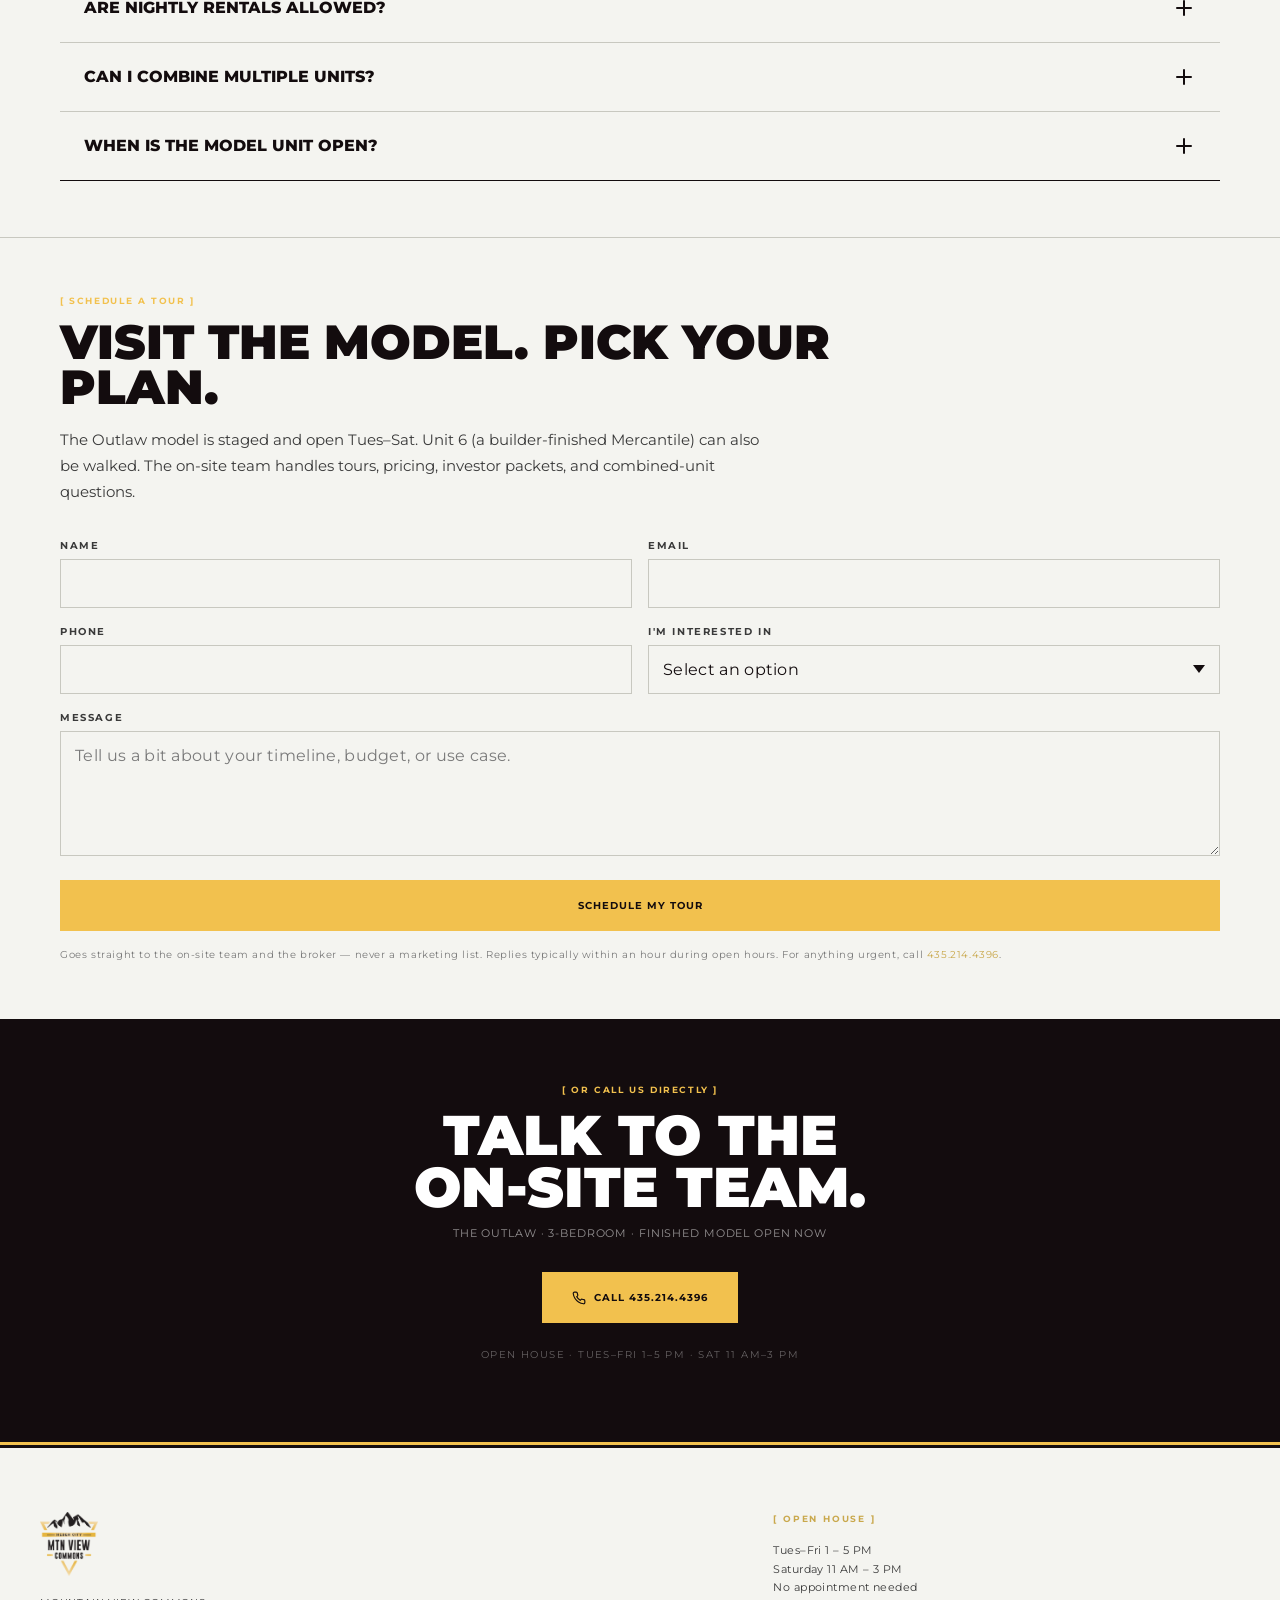
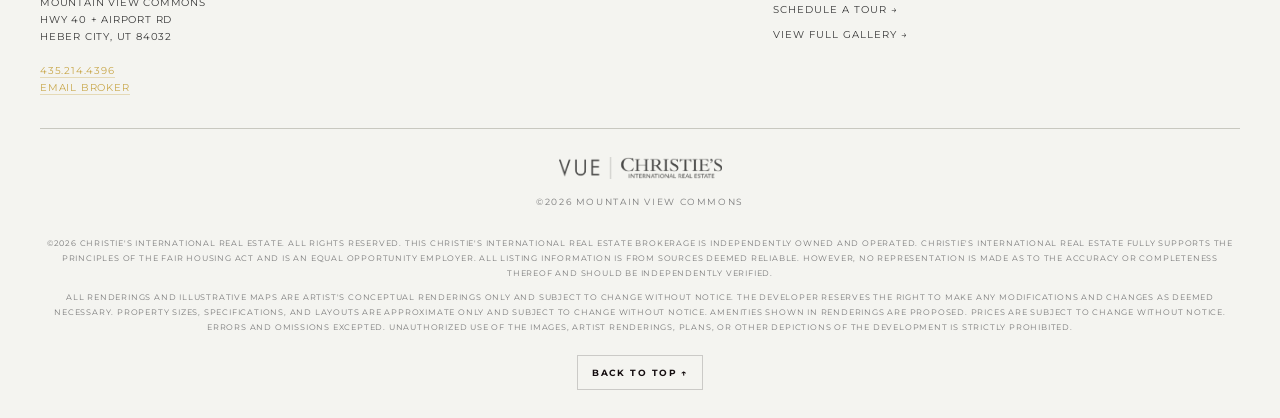
==== commit 394e7fc4: "Swap phone to 435.214.4396; per-LP webhooks; capture Meta UTMs; harden honeypot Phone routing - Repl" ====
--- a/index.html
+++ b/index.html
@@ -1,12 +1,687 @@
 <!DOCTYPE html>
 <html lang="en">
 <head>
+    <!-- Google Tag Manager -->
+    <script>(function(w,d,s,l,i){w[l]=w[l]||[];w[l].push({'gtm.start':
+    new Date().getTime(),event:'gtm.js'});var f=d.getElementsByTagName(s)[0],
+    j=d.createElement(s),dl=l!='dataLayer'?'&l='+l:'';j.async=true;j.src=
+    'https://www.googletagmanager.com/gtm.js?id='+i+dl;f.parentNode.insertBefore(j,f);
+    })(window,document,'script','dataLayer','GTM-5HZQ2M9S');</script>
+    <!-- End Google Tag Manager -->
+    <!-- Meta Pixel Code -->
+    <script>
+    !function(f,b,e,v,n,t,s)
+    {if(f.fbq)return;n=f.fbq=function(){n.callMethod?
+    n.callMethod.apply(n,arguments):n.queue.push(arguments)};
+    if(!f._fbq)f._fbq=n;n.push=n;n.loaded=!0;n.version='2.0';
+    n.queue=[];t=b.createElement(e);t.async=!0;
+    t.src=v;s=b.getElementsByTagName(e)[0];
+    s.parentNode.insertBefore(t,s)}(window, document,'script',
+    'https://connect.facebook.net/en_US/fbevents.js');
+    fbq('init', '4555300974712529');
+    fbq('track', 'PageView');
+    </script>
+    <!-- End Meta Pixel Code -->
     <meta charset="UTF-8">
-    <meta http-equiv="refresh" content="0;url=https://www.mtnviewcommonsut.com/">
+    <meta name="viewport" content="width=device-width, initial-scale=1.0">
+    <meta name="theme-color" content="#130C0E">
+    <meta name="theme-color" content="#130C0E" media="(prefers-color-scheme: dark)">
+    <meta name="theme-color" content="#130C0E" media="(prefers-color-scheme: light)">
+    <meta name="apple-mobile-web-app-status-bar-style" content="black">
+    <meta name="apple-mobile-web-app-capable" content="yes">
+
+    <!-- Favicons -->
+    <link rel="icon" type="image/png" href="/assets/favicons/favicon-96x96.png" sizes="96x96">
+    <link rel="icon" type="image/svg+xml" href="/assets/favicons/favicon.svg">
+    <link rel="shortcut icon" href="/favicon.ico">
+    <link rel="apple-touch-icon" sizes="180x180" href="/assets/favicons/apple-touch-icon.png">
+    <meta name="apple-mobile-web-app-title" content="MVC">
+    <link rel="manifest" href="/assets/favicons/site.webmanifest">
+
+    <title>Mountain View Commons — 5,000 SF Mixed-Use Flex Units in Heber, Utah</title>
+    <meta name="description" content="Three stories. Drive-through 16' garage. Two miles from a private runway, fifteen minutes to Deer Valley. Mountain View Commons — mixed-use flex space in Heber, UT. Shells from $1.05M, finished from $1.95M.">
+    <meta name="robots" content="noindex,nofollow">
+
     <link rel="canonical" href="https://www.mtnviewcommonsut.com/">
-    <title>Redirecting…</title>
+
+    <!-- Open Graph -->
+    <meta property="og:type" content="website">
+    <meta property="og:title" content="Live, work, and park your plane on the same lot.">
+    <meta property="og:description" content="Mountain View Commons: 5,000 sq ft of mixed-use flex space in Heber, UT. Drive-through 16' garage on the ground floor, full residence above. Two miles from the runway, fifteen to Deer Valley. The Outlaw model is open for tours.">
+    <meta property="og:url" content="https://www.mtnviewcommonsut.com/">
+    <meta property="og:image" content="https://www.mtnviewcommonsut.com/assets/photos/DJI_0697.webp">
+    <meta property="og:site_name" content="Mountain View Commons">
+
+    <!-- Twitter -->
+    <meta name="twitter:card" content="summary_large_image">
+    <meta name="twitter:title" content="Live, work, and park your plane on the same lot.">
+    <meta name="twitter:description" content="5,000 sq ft of mixed-use flex space in Heber, UT. Drive-through garage below, full residence above. Two miles from the runway, fifteen to Deer Valley.">
+    <meta name="twitter:image" content="https://www.mtnviewcommonsut.com/assets/photos/DJI_0697.webp">
+
+    <link rel="preconnect" href="https://fonts.googleapis.com">
+    <link rel="preconnect" href="https://fonts.gstatic.com" crossorigin>
+    <link href="https://fonts.googleapis.com/css2?family=Montserrat:ital,wght@0,100..900;1,100..900&display=swap" rel="stylesheet">
+
+    <link rel="stylesheet" href="/assets/styles.css?v=20">
+
+    <!-- Structured Data -->
+    <script type="application/ld+json">
+    {
+      "@context": "https://schema.org",
+      "@graph": [
+        {
+          "@type": "Organization",
+          "@id": "https://www.mtnviewcommonsut.com/#org",
+          "name": "Mountain View Commons",
+          "alternateName": "MVC",
+          "url": "https://www.mtnviewcommonsut.com/",
+          "logo": "https://www.mtnviewcommonsut.com/assets/mvc-logo-white.png",
+          "description": "Mixed-use flex space development in Heber City, Utah. 43 units across 7 buildings, zoned for residential, commercial, and warehouse use.",
+          "telephone": "+1-435-214-4396",
+          "email": "jonathan.crosswhite@vuere.com",
+          "address": {
+            "@type": "PostalAddress",
+            "streetAddress": "Hwy 40 + Airport Rd",
+            "addressLocality": "Heber City",
+            "addressRegion": "UT",
+            "postalCode": "84032",
+            "addressCountry": "US"
+          },
+          "sameAs": []
+        },
+        {
+          "@type": "RealEstateAgent",
+          "@id": "https://www.mtnviewcommonsut.com/#agent",
+          "name": "Christie's International Real Estate Park City",
+          "url": "https://www.mtnviewcommonsut.com/",
+          "telephone": "+1-435-649-4757",
+          "address": {
+            "@type": "PostalAddress",
+            "streetAddress": "1790 Bonanza Dr, Ste 201",
+            "addressLocality": "Park City",
+            "addressRegion": "UT",
+            "postalCode": "84060",
+            "addressCountry": "US"
+          }
+        },
+        {
+          "@type": "Place",
+          "@id": "https://www.mtnviewcommonsut.com/#place",
+          "name": "Mountain View Commons",
+          "description": "43-unit mixed-use development on Hwy 40 in Heber City, Utah. Less than two miles from the Heber Valley Airport (HCR).",
+          "geo": {
+            "@type": "GeoCoordinates",
+            "latitude": 40.4862,
+            "longitude": -111.4136
+          },
+          "address": {
+            "@type": "PostalAddress",
+            "streetAddress": "Hwy 40 + Airport Rd",
+            "addressLocality": "Heber City",
+            "addressRegion": "UT",
+            "postalCode": "84032",
+            "addressCountry": "US"
+          }
+        },
+        {
+          "@type": "WebSite",
+          "url": "https://www.mtnviewcommonsut.com/",
+          "name": "Mountain View Commons",
+          "publisher": { "@id": "https://www.mtnviewcommonsut.com/#org" }
+        },
+        {
+          "@type": "VideoObject",
+          "name": "Mountain View Commons — Walkthrough",
+          "description": "Cinematic walkthrough of Mountain View Commons in Heber City, Utah — the buildings, drive-through garages, and interior finishes of the Outlaw model unit.",
+          "thumbnailUrl": "https://www.mtnviewcommonsut.com/assets/photos/DJI_0697.webp",
+          "uploadDate": "2026-04-26",
+          "contentUrl": "https://assets.cdn.filesafe.space/jmi9G6HcIXtki2Y1JVCz/media/69e1367f8696a78b8d68dff6.mov",
+          "publisher": { "@id": "https://www.mtnviewcommonsut.com/#org" }
+        }
+      ]
+    }
+    </script>
 </head>
 <body>
-    <p>Redirecting to <a href="https://www.mtnviewcommonsut.com/">mtnviewcommonsut.com</a></p>
+<!-- Google Tag Manager (noscript) -->
+<noscript><iframe src="https://www.googletagmanager.com/ns.html?id=GTM-5HZQ2M9S"
+height="0" width="0" style="display:none;visibility:hidden"></iframe></noscript>
+<!-- End Google Tag Manager (noscript) -->
+<!-- Meta Pixel (noscript) -->
+<noscript><img height="1" width="1" style="display:none"
+src="https://www.facebook.com/tr?id=4555300974712529&ev=PageView&noscript=1"
+/></noscript>
+<!-- End Meta Pixel (noscript) -->
+
+<a class="skip-link" href="#main">Skip to content</a>
+
+<!-- ================================================================
+     NAVIGATION (LP — minimal: logo + form anchor)
+     ================================================================ -->
+<div class="navigation">
+    <div class="nav-bar">
+        <nav class="nav nav--lp" aria-label="Primary">
+            <a href="#main" class="nav__logo" aria-label="Mountain View Commons">
+                <img src="/assets/mvc-logo-white.png" alt="Mountain View Commons">
+            </a>
+            <a href="#contact" class="nav__cta btn btn--gold">Schedule a Tour</a>
+        </nav>
+    </div>
+</div>
+
+<main id="main">
+
+<!-- ================================================================
+     HOME HERO
+     ================================================================ -->
+<section class="home-hero">
+    <div class="home-hero__bg">
+        <video class="home-hero__video"
+               autoplay muted loop playsinline
+               preload="metadata"
+               poster="/assets/photos/DJI_0697.webp"
+               aria-hidden="true">
+            <source src="https://assets.cdn.filesafe.space/jmi9G6HcIXtki2Y1JVCz/media/69e1367f8696a78b8d68dff6.mov">
+        </video>
+    </div>
+    <div class="home-hero__content">
+        <div class="home-hero__lockup">
+            <div class="home-hero__id">
+                <span class="home-hero__id-item home-hero__id-item--d">Mixed-Use Flex Space</span>
+                <span class="home-hero__id-item home-hero__id-item--m">Flex Space</span>
+                <span class="home-hero__id-sep" aria-hidden="true">·</span>
+                <span class="home-hero__id-item home-hero__id-item--d">Shells from $1.05M</span>
+                <span class="home-hero__id-item home-hero__id-item--m">From $1.05M</span>
+                <span class="home-hero__id-sep" aria-hidden="true">·</span>
+                <span class="home-hero__id-item home-hero__id-item--d">Heber Valley, Utah</span>
+                <span class="home-hero__id-item home-hero__id-item--m">Heber, Utah</span>
+            </div>
+            <h1 class="home-hero__title">LIVE<span class="home-hero__sep">/</span>WORK<span class="home-hero__sep">/</span><span class="gold-line">PLAY</span></h1>
+            <p class="home-hero__sub">~5,000 sq ft of mixed-use flex space. Drive-through 16' garage. Live, work, store, or lease — your call.<br>Two miles from a private runway. Fifteen to Deer Valley.</p>
+            <div class="home-hero__cta">
+                <a href="#contact" class="btn btn--gold">
+                    <svg class="btn__icon" viewBox="0 0 24 24" fill="none" stroke="currentColor" stroke-width="2" stroke-linecap="round" stroke-linejoin="round"><path d="M22 16.92v3a2 2 0 0 1-2.18 2 19.79 19.79 0 0 1-8.63-3.07 19.5 19.5 0 0 1-6-6 19.79 19.79 0 0 1-3.07-8.67A2 2 0 0 1 4.11 2h3a2 2 0 0 1 2 1.72 12.84 12.84 0 0 0 .7 2.81 2 2 0 0 1-.45 2.11L8.09 9.91a16 16 0 0 0 6 6l1.27-1.27a2 2 0 0 1 2.11-.45 12.84 12.84 0 0 0 2.81.7A2 2 0 0 1 22 16.92z"/></svg>
+                    Schedule a Tour
+                </a>
+            </div>
+        </div>
+    </div>
+</section>
+
+<!-- ================================================================
+     DATA STRIP
+     ================================================================ -->
+<div class="data-strip">
+    <div class="data-strip__inner">
+        <div class="data-strip__cell reveal">
+            <p class="data-strip__label">Footprint / Floor</p>
+            <p class="data-strip__value">30'x60' <span class="unit">/ 1,800 SF</span></p>
+        </div>
+        <div class="data-strip__cell reveal reveal-delay-1">
+            <p class="data-strip__label">Ground Ceiling</p>
+            <p class="data-strip__value">20 <span class="unit">FT</span></p>
+        </div>
+        <div class="data-strip__cell reveal reveal-delay-2">
+            <p class="data-strip__label">Garage Doors</p>
+            <p class="data-strip__value">16' <span class="unit">/ FRONT + REAR</span></p>
+        </div>
+        <div class="data-strip__cell reveal reveal-delay-3">
+            <p class="data-strip__label">Parking</p>
+            <p class="data-strip__value">~9 <span class="unit">STALLS / UNIT</span></p>
+        </div>
+    </div>
+</div>
+
+<!-- ================================================================
+     CONCEPT — Live / Work / Play
+     ================================================================ -->
+<section class="trio" id="concept" aria-labelledby="concept-title">
+    <div class="section-head">
+        <div class="section-head__inner">
+            <h2 class="section-head__title" id="concept-title">The<br>Concept</h2>
+            <samp class="section-head__ref">SEC-02 / OVERVIEW</samp>
+        </div>
+    </div>
+    <div class="trio__grid">
+        <article class="trio__card reveal">
+            <div class="trio__idx">01</div>
+            <p class="trio__key">[ LIVE ]</p>
+            <h3 class="trio__title">A mountain residence above your own private garage.</h3>
+            <p class="trio__body">
+                One, two, or three-bedroom layouts on the upper floors. Full kitchens, living areas, and primary suites. A full-time home, a Wasatch Back base camp, or a guest residence above your shop.
+            </p>
+        </article>
+        <article class="trio__card reveal reveal-delay-1">
+            <div class="trio__idx">02</div>
+            <p class="trio__key">[ WORK ]</p>
+            <h3 class="trio__title">Office, shop, or leasable commercial — your call.</h3>
+            <p class="trio__body">
+                Run your business from the second floor. Build out a professional studio. Lease it for income. Or take the Mercantile floor plan and go all-commercial under the same roof. Mixed-use zoning, no permits to fight.
+            </p>
+        </article>
+        <article class="trio__card reveal reveal-delay-2">
+            <div class="trio__idx">03</div>
+            <p class="trio__key">[ PLAY ]</p>
+            <h3 class="trio__title">Pull the boat through the building.</h3>
+            <p class="trio__body">
+                Drive-through 16' garage doors front and rear. 20-foot ground-floor ceilings. Truck, trailer, snowmobiles, sprinter — all straight through. Need more space? Demising walls come out: one owner combined three units into a warehouse, showroom, and studio.
+            </p>
+        </article>
+    </div>
+</section>
+
+<!-- ================================================================
+     GALLERY PREVIEW
+     ================================================================ -->
+<section class="bg-ink" aria-labelledby="gallery-title">
+    <div class="section-head section-head--dark">
+        <div class="section-head__inner">
+            <h2 class="section-head__title" id="gallery-title">The<br>Property</h2>
+            <samp class="section-head__ref">SEC-03 / GALLERY</samp>
+        </div>
+    </div>
+    <p class="gallery-frame-note">Photos show the Outlaw — our finished 3-bedroom model. The other plans are available as customizable shells, finished to the same standard.</p>
+    <div class="home-gallery">
+        <button class="gallery-tile is-hero" data-cap="Aerial view of the development at golden hour" data-full="/assets/photos/DJI_0697.webp" type="button">
+            <img src="/assets/photos/DJI_0697.webp" alt="Mountain View Commons aerial view at sunset over the Heber Valley" loading="lazy">
+            <span class="gallery-tile__cap">Aerial · Site</span>
+        </button>
+        <button class="gallery-tile" data-cap="The Outlaw model — chef kitchen with walnut cabinetry" data-full="/assets/photos/DSC03782-SharpenAI-Motion.webp" type="button">
+            <img src="/assets/photos/DSC03782-SharpenAI-Motion.webp" alt="Model unit kitchen with walnut cabinetry, brass hardware, and waterfall island" loading="lazy">
+            <span class="gallery-tile__cap">Interior · Kitchen</span>
+        </button>
+        <button class="gallery-tile" data-cap="Living room with fireplace and mountain views" data-full="/assets/photos/DSC03807_with_fire.webp" type="button">
+            <img src="/assets/photos/DSC03807_with_fire.webp" alt="Living room with stone fireplace, mounted television, and Wasatch Range views" loading="lazy">
+            <span class="gallery-tile__cap">Interior · Living</span>
+        </button>
+        <button class="gallery-tile" data-cap="Drive-through garage with toy storage" data-full="/assets/photos/DSC04011.webp" type="button">
+            <img src="/assets/photos/DSC04011.webp" alt="Drive-through garage with 20-foot ceilings storing a boat on a trailer" loading="lazy">
+            <span class="gallery-tile__cap">Garage</span>
+        </button>
+        <button class="gallery-tile" data-cap="Exterior — three units fronting the lot" data-full="/assets/photos/DSC04001.webp" type="button">
+            <img src="/assets/photos/DSC04001.webp" alt="Mountain View Commons exterior, three mixed-use units fronting the parking lot" loading="lazy">
+            <span class="gallery-tile__cap">Exterior</span>
+        </button>
+        <button class="gallery-tile" data-cap="Primary bath with soaking tub" data-full="/assets/photos/DSC03931.webp" type="button">
+            <img src="/assets/photos/DSC03931.webp" alt="Primary bathroom with marble shower and freestanding soaking tub" loading="lazy">
+            <span class="gallery-tile__cap">Interior · Primary Bath</span>
+        </button>
+        <button class="gallery-tile" data-cap="Open great room and dining" data-full="/assets/photos/DSC03822-SharpenAI-Motion.webp" type="button">
+            <img src="/assets/photos/DSC03822-SharpenAI-Motion.webp" alt="Great room with open dining area and floor-to-ceiling windows" loading="lazy">
+            <span class="gallery-tile__cap">Interior · Great Room</span>
+        </button>
+        <button class="gallery-tile" data-cap="Balcony with valley view" data-full="/assets/photos/DSC03847.webp" type="button">
+            <img src="/assets/photos/DSC03847.webp" alt="Private balcony at Mountain View Commons overlooking the Heber Valley" loading="lazy">
+            <span class="gallery-tile__cap">Exterior · Balcony</span>
+        </button>
+        <a href="/gallery/" class="home-gallery__more" aria-label="View all 74 photos in the full gallery">
+            <span class="home-gallery__more-num">74</span>
+            <span class="home-gallery__more-label">Photos in the<br>full gallery</span>
+            <span class="home-gallery__more-arrow">View all →</span>
+        </a>
+    </div>
+</section>
+
+<!-- Lightbox (shared) -->
+<div class="lightbox" role="dialog" aria-modal="true" aria-hidden="true" aria-label="Image gallery">
+    <button class="lightbox__close" type="button" aria-label="Close">
+        <svg viewBox="0 0 24 24" fill="none" stroke="currentColor" stroke-width="2" stroke-linecap="round" stroke-linejoin="round"><line x1="18" y1="6" x2="6" y2="18"/><line x1="6" y1="6" x2="18" y2="18"/></svg>
+    </button>
+    <button class="lightbox__nav lightbox__nav--prev" type="button" aria-label="Previous image">
+        <svg viewBox="0 0 24 24" fill="none" stroke="currentColor" stroke-width="2" stroke-linecap="round" stroke-linejoin="round"><polyline points="15 18 9 12 15 6"/></svg>
+    </button>
+    <img class="lightbox__img" src="" alt="">
+    <button class="lightbox__nav lightbox__nav--next" type="button" aria-label="Next image">
+        <svg viewBox="0 0 24 24" fill="none" stroke="currentColor" stroke-width="2" stroke-linecap="round" stroke-linejoin="round"><polyline points="9 18 15 12 9 6"/></svg>
+    </button>
+    <div class="lightbox__cap"></div>
+</div>
+
+
+<!-- ================================================================
+     FLOOR PLANS
+     ================================================================ -->
+<section class="plans" id="floor-plans" aria-labelledby="plans-title">
+    <div class="section-head">
+        <div class="section-head__inner">
+            <h2 class="section-head__title" id="plans-title">Four<br>Floor Plans</h2>
+            <samp class="section-head__ref">SEC-04 / 4 CONFIGURATIONS</samp>
+        </div>
+    </div>
+    <p class="plans__note" style="max-width:820px;margin:0 auto 32px auto;padding:0 24px;text-align:center;font-family:'JetBrains Mono',monospace;font-size:13px;color:var(--ink-mid);line-height:1.7">One building shell. Four ways to finish it. The Outlaw model is staged and open for tours — the other three are available as shells and built to the same standard on order.</p>
+    <div class="plans__grid">
+        <article class="plan reveal">
+            <img src="/assets/photos/DSC03787.webp" alt="Kitchen looking into living room" style="width: 100%; height: auto; aspect-ratio: 3/2; object-fit: cover; margin-bottom: 16px;">
+            <h3 class="plan__name">The Outlaw</h3>
+            <p class="plan__type">3 Bedroom · Model open now</p>
+            <p class="plan__summary">For families and full-time residents. Three bedrooms up top, full great room mid-floor, drive-through garage below. Finished from $2.42M.</p>
+            <a class="plan__cta" href="#contact">Request Pricing</a>
+        </article>
+        <article class="plan reveal reveal-delay-1">
+            <img src="/assets/renders/the-frontier-interior-render-1.webp" alt="The Frontier interior rendering" style="width: 100%; height: auto; aspect-ratio: 3/2; object-fit: cover; margin-bottom: 16px;">
+            <h3 class="plan__name">The Frontier</h3>
+            <p class="plan__type">2 Bedroom · Available now</p>
+            <p class="plan__summary">For mountain pros who need a workspace. Two bedrooms, a dedicated office floor, and a full drive-through garage. Finished from $2.10M.</p>
+            <a class="plan__cta" href="#contact">Request Pricing</a>
+        </article>
+        <article class="plan reveal reveal-delay-2">
+            <img src="/assets/renders/the-hideout-interior-render-1.webp" alt="The Hideout interior rendering" style="width: 100%; height: auto; aspect-ratio: 3/2; object-fit: cover; margin-bottom: 16px;">
+            <h3 class="plan__name">The Hideout</h3>
+            <p class="plan__type">1 Bedroom · Available now</p>
+            <p class="plan__summary">For toy haulers and frequent flyers. Maximum garage, minimum residence — a one-bedroom loft above dual offices and an oversized garage. Finished from $1.95M.</p>
+            <a class="plan__cta" href="#contact">Request Pricing</a>
+        </article>
+        <article class="plan reveal reveal-delay-3">
+            <img src="/assets/renders/the-mercantile-interior-render-1.webp" alt="The Mercantile interior rendering" style="width: 100%; height: auto; aspect-ratio: 3/2; object-fit: cover; margin-bottom: 16px;">
+            <h3 class="plan__name">The Mercantile</h3>
+            <p class="plan__type">Commercial · Available now</p>
+            <p class="plan__summary">For trades and small operators. Executive office, open professional floor, and an active warehouse garage. All commercial under one roof. Finished from $2.05M.</p>
+            <a class="plan__cta" href="#contact">Request Pricing</a>
+        </article>
+    </div>
+</section>
+
+<!-- ================================================================
+     FILM / WALKTHROUGH
+     ================================================================ -->
+<section class="film" id="film" aria-labelledby="film-title">
+    <div class="film__inner">
+        <div class="film__header">
+            <h2 class="film__title reveal" id="film-title">See it in <span class="gold">motion.</span></h2>
+            <samp class="film__ref reveal">SEC-05 / WALKTHROUGH</samp>
+        </div>
+        <p class="film__sub reveal">
+            A cinematic tour of Mountain View Commons — the building, the drive-through garages, and the interior finishes of the Outlaw model unit.
+        </p>
+        <div class="film__stage reveal" id="filmStage" role="button" tabindex="0" aria-label="Play walkthrough video">
+            <img class="film__poster" src="/assets/photos/DJI_0697.webp" alt="Mountain View Commons aerial view — walkthrough video poster">
+            <video class="film__video"
+                   id="filmVideo"
+                   preload="none"
+                   playsinline
+                   controls
+                   poster="/assets/photos/DJI_0697.webp"
+                   src="https://assets.cdn.filesafe.space/jmi9G6HcIXtki2Y1JVCz/media/69e1367f8696a78b8d68dff6.mov"></video>
+            <div class="film__overlay">
+                <button class="film__play" type="button" aria-label="Play video">
+                    <svg viewBox="0 0 24 24" fill="currentColor" aria-hidden="true"><path d="M8 5v14l11-7z"/></svg>
+                </button>
+            </div>
+            <div class="film__caption">
+                <samp>MVC / WALKTHROUGH</samp>
+                <samp>PRESS &gt; TO PLAY</samp>
+            </div>
+        </div>
+    </div>
+</section>
+<!-- ================================================================
+     LOCATOR MAP (aerial corridor)
+     ================================================================ -->
+<section class="bg-paper section-block locator-map" aria-labelledby="locator-map-title" style="padding-bottom: 0; border-bottom: none;">
+    <div class="section-block__inner">
+        <div class="section-block__head">
+            <p class="section-block__eyebrow">[ The Corridor ]</p>
+            <h2 class="section-block__title" id="locator-map-title">Two miles to the runway. Fifteen to Deer Valley.</h2>
+            <p class="section-block__deck">Anchored on US-40 at the south end of Heber City. Two miles from a private runway that handles Gulfstreams. Fifteen to Deer Valley's $1B East Village expansion. Twenty to Sundance. Less than an hour to SLC International.</p>
+        </div>
+    </div>
+    
+    <figure class="locator-map__figure" style="border: none; position: relative;">
+        <picture>
+            <source media="(min-width: 1200px)" srcset="/assets/photos/mountain-view-commons-location-map-heber-valley-utah.webp" type="image/webp">
+            <source media="(min-width: 768px)" srcset="/assets/photos/mountain-view-commons-location-map-heber-valley-utah-1600.webp" type="image/webp">
+            <img src="/assets/photos/mountain-view-commons-location-map-heber-valley-utah-1200.webp"
+                 alt="Aerial map of Mountain View Commons in Heber City, Utah, looking west toward Salt Lake City. Labeled distances from the MVC site: Heber Valley Airport 2 miles, Deer Creek Reservoir 4 miles, Deer Valley Resort 14 miles, Jordanelle Reservoir 15 miles, Sundance Resort 16 miles, Park City Main Street 21 miles, Provo Airport 32 miles, Salt Lake City International Airport 54 miles."
+                 width="2400" height="1050"
+                 class="locator-map__img"
+                 style="display: block; width: 100%; height: auto;"
+                 loading="lazy"
+                 decoding="async">
+        </picture>
+        <figcaption class="locator-map__caption" style="position: absolute; bottom: 0; left: 0; right: 0; background: linear-gradient(to top, rgba(0,0,0,0.85) 0%, transparent 100%); border: none; padding: 48px max(20px, calc((100vw - 1320px) / 2)) 20px max(20px, calc((100vw - 1320px) / 2)); color: rgba(255,255,255,0.85);">
+            <span style="display: inline-block; margin-bottom: 4px;"><strong style="color: var(--gold);">FIG-01</strong> · Aerial corridor — Heber Valley, UT · view looking west</span>
+            <span style="display: block; font-size: 9px; opacity: 0.7;">Distances measured from MVC site</span>
+        </figcaption>
+    </figure>
+
+    <div class="locator-map__legend" aria-label="Distances from Mountain View Commons" style="margin-top: 0; border: none; border-bottom: 1px solid rgba(0,0,0,0.1); display: grid; background: var(--ink);">
+        <div class="locator-map__legend-item" style="border-right: 1px solid rgba(255,255,255,0.05); border-bottom: 1px solid rgba(255,255,255,0.05); padding: 24px max(20px, calc((100vw - 1320px) / 2 / 4));">
+            <p class="locator-map__legend-key">[ Heber Valley Airport ]</p>
+            <p class="locator-map__legend-val"><span class="num">2</span><span class="unit">mi</span></p>
+        </div>
+        <div class="locator-map__legend-item" style="border-right: 1px solid rgba(255,255,255,0.05); border-bottom: 1px solid rgba(255,255,255,0.05); padding: 24px 20px;">
+            <p class="locator-map__legend-key">[ Deer Valley Resort ]</p>
+            <p class="locator-map__legend-val"><span class="num">14</span><span class="unit">mi</span></p>
+        </div>
+        <div class="locator-map__legend-item" style="border-right: 1px solid rgba(255,255,255,0.05); border-bottom: 1px solid rgba(255,255,255,0.05); padding: 24px 20px;">
+            <p class="locator-map__legend-key">[ Park City Main Street ]</p>
+            <p class="locator-map__legend-val"><span class="num">21</span><span class="unit">mi</span></p>
+        </div>
+        <div class="locator-map__legend-item" style="border-bottom: 1px solid rgba(255,255,255,0.05); padding: 24px max(20px, calc((100vw - 1320px) / 2 / 4));">
+            <p class="locator-map__legend-key">[ SLC International ]</p>
+            <p class="locator-map__legend-val"><span class="num">54</span><span class="unit">mi</span></p>
+        </div>
+    </div>
+</section>
+
+<!-- ================================================================
+     LOCATION PREVIEW
+     ================================================================ -->
+<section class="two-col" id="location" aria-labelledby="location-title">
+    <h2 id="location-title" style="position:absolute;left:-9999px;">Location and Heber Valley Market</h2>
+    <div class="two-col__grid">
+        <div class="two-col__col reveal">
+            <p class="two-col__label">[ Location ]</p>
+            <h3 class="two-col__title">Hwy 40 + Airport Rd, Heber City</h3>
+            <p class="two-col__body">
+                On U.S. Highway 40, half a mile east of Hwy 189, less than two miles from the Heber Valley Airport. Direct corridor access to Deer Valley, Park City, Sundance, and the Salt Lake International Airport.
+            </p>
+            <div class="dist-row"><span class="dist-row__place">Heber Valley Airport (HCR)</span><span class="dist-row__time">&lt;2 MI</span></div>
+            <div class="dist-row"><span class="dist-row__place">Downtown Heber City</span><span class="dist-row__time">5 MIN</span></div>
+            <div class="dist-row"><span class="dist-row__place">Deer Valley East Village</span><span class="dist-row__time">15 MIN</span></div>
+            <div class="dist-row"><span class="dist-row__place">Park City Mountain Resort</span><span class="dist-row__time">25 MIN</span></div>
+            <div class="dist-row"><span class="dist-row__place">Sundance Resort</span><span class="dist-row__time">20 MIN</span></div>
+            <div class="dist-row"><span class="dist-row__place">Salt Lake International Airport</span><span class="dist-row__time">&lt;1 HR</span></div>
+        </div>
+        <div class="two-col__col reveal reveal-delay-1">
+            <p class="two-col__label">[ Why Heber, Why Now ]</p>
+            <h3 class="two-col__title">A market in motion.</h3>
+            <div class="market-item">Deer Valley's $1B East Village expansion is 15 minutes away — driving demand across the Wasatch Back.</div>
+            <div class="market-item">Wasatch County is a host market for the 2034 Winter Olympics.</div>
+            <div class="market-item">Heber Valley runs roughly half the price-per-square-foot of Park City — with the same access.</div>
+            <div class="market-item">County population up 12.19% since 2020. Median household income $98,934.</div>
+            <div class="market-item">Four-phase release. Each phase prices independently — earlier phases lock the lowest basis.</div>
+            <div class="market-item">No direct competitor product in the Heber/Park City corridor for this combination of price, footprint, and zoning.</div>
+        </div>
+    </div>
+</section>
+
+<!-- ================================================================
+     FAQ TEASER
+     ================================================================ -->
+<section class="bg-paper section-block" aria-labelledby="faq-title">
+    <div class="section-block__inner">
+        <div class="section-block__head">
+            <p class="section-block__eyebrow">[ Frequently Asked ]</p>
+            <h2 class="section-block__title" id="faq-title">The questions buyers ask first.</h2>
+            <p class="section-block__deck">Pricing, zoning, nightly rentals, and how to combine units. Anything else, the on-site team can walk through during a tour.</p>
+        </div>
+        <div class="faq-list" style="border-top:1px solid var(--ink);">
+            <div class="faq-item">
+                <button class="faq-q" aria-expanded="true" aria-controls="faq-1" type="button">
+                    <span class="faq-q__text">What is Mountain View Commons?</span>
+                    <svg class="faq-q__icon" viewBox="0 0 24 24" fill="none" stroke="currentColor" stroke-width="2" stroke-linecap="round" stroke-linejoin="round"><line x1="12" y1="5" x2="12" y2="19"/><line x1="5" y1="12" x2="19" y2="12"/></svg>
+                </button>
+                <div class="faq-a" id="faq-1" style="max-height:600px">
+                    <div class="faq-a__inner">
+                        <p>Mountain View Commons (MVC) is a 43-unit mixed-use flex space development in Heber City, Utah. Each unit is roughly 5,000 square feet across three floors with a 30' x 60' footprint per floor, drive-through garage doors on the ground level, and zoning for residential, commercial, and warehouse use under one roof.</p>
+                    </div>
+                </div>
+            </div>
+            <div class="faq-item">
+                <button class="faq-q" aria-expanded="false" aria-controls="faq-2" type="button">
+                    <span class="faq-q__text">How much does a unit cost?</span>
+                    <svg class="faq-q__icon" viewBox="0 0 24 24" fill="none" stroke="currentColor" stroke-width="2" stroke-linecap="round" stroke-linejoin="round"><line x1="12" y1="5" x2="12" y2="19"/><line x1="5" y1="12" x2="19" y2="12"/></svg>
+                </button>
+                <div class="faq-a" id="faq-2">
+                    <div class="faq-a__inner">
+                        <p>Interior gray-shell units start at $1,050,000 (~$200/SF). End and duplex shells are $1,250,000 (~$250/SF). Finished, turnkey packages with a certificate of occupancy run $1,950,000 to $2,420,000 (~$400/SF) depending on the floor plan. Each phase releases at a higher price than the previous one.</p>
+                    </div>
+                </div>
+            </div>
+            <div class="faq-item">
+                <button class="faq-q" aria-expanded="false" aria-controls="faq-3" type="button">
+                    <span class="faq-q__text">Are nightly rentals allowed?</span>
+                    <svg class="faq-q__icon" viewBox="0 0 24 24" fill="none" stroke="currentColor" stroke-width="2" stroke-linecap="round" stroke-linejoin="round"><line x1="12" y1="5" x2="12" y2="19"/><line x1="5" y1="12" x2="19" y2="12"/></svg>
+                </button>
+                <div class="faq-a" id="faq-3">
+                    <div class="faq-a__inner">
+                        <p>Yes. Mountain View Commons permits nightly rentals — useful for owners who want to lease the residential floors when not in use, or run a short-term rental as part of an investment strategy.</p>
+                    </div>
+                </div>
+            </div>
+            <div class="faq-item">
+                <button class="faq-q" aria-expanded="false" aria-controls="faq-4" type="button">
+                    <span class="faq-q__text">Can I combine multiple units?</span>
+                    <svg class="faq-q__icon" viewBox="0 0 24 24" fill="none" stroke="currentColor" stroke-width="2" stroke-linecap="round" stroke-linejoin="round"><line x1="12" y1="5" x2="12" y2="19"/><line x1="5" y1="12" x2="19" y2="12"/></svg>
+                </button>
+                <div class="faq-a" id="faq-4">
+                    <div class="faq-a__inner">
+                        <p>Yes. Demising walls between adjacent units can be removed to combine two, three, or more units horizontally. One owner has already combined multiple units into a single building — ground floor warehouse, second floor showroom, third floor studio space.</p>
+                    </div>
+                </div>
+            </div>
+            <div class="faq-item">
+                <button class="faq-q" aria-expanded="false" aria-controls="faq-5" type="button">
+                    <span class="faq-q__text">When is the model unit open?</span>
+                    <svg class="faq-q__icon" viewBox="0 0 24 24" fill="none" stroke="currentColor" stroke-width="2" stroke-linecap="round" stroke-linejoin="round"><line x1="12" y1="5" x2="12" y2="19"/><line x1="5" y1="12" x2="19" y2="12"/></svg>
+                </button>
+                <div class="faq-a" id="faq-5">
+                    <div class="faq-a__inner">
+                        <p>The Outlaw model is open Tuesday through Friday 1–5 PM and Saturday 11 AM–3 PM. No appointment is required during open hours. Private tours are available by calling <a href="tel:+14352144396" style="color:var(--gold-deep);border-bottom:1px solid var(--gold-deep)">435.214.4396</a>.</p>
+                    </div>
+                </div>
+            </div>
+        </div>
+    </div>
+</section>
+
+<!-- ================================================================
+     INLINE LEAD FORM (LP form anchor — `id=contact`)
+     ================================================================ -->
+<section class="bg-paper section-block" id="contact" aria-labelledby="contact-title" style="border-bottom:0">
+    <div class="section-block__inner">
+        <div class="section-block__head">
+            <p class="section-block__eyebrow">[ Schedule a Tour ]</p>
+            <h2 class="section-block__title" id="contact-title">Visit the model. Pick your plan.</h2>
+            <p class="section-block__deck">
+                The Outlaw model is staged and open Tues–Sat. Unit 6 (a builder-finished Mercantile) can also be walked. The on-site team handles tours, pricing, investor packets, and combined-unit questions.
+            </p>
+        </div>
+
+        <form id="contact-form" class="form" action="https://services.leadconnectorhq.com/hooks/jmi9G6HcIXtki2Y1JVCz/webhook-trigger/a2cbef9b-4a5e-4c67-96b1-4004c556be7b" method="POST" aria-label="Contact form" novalidate data-source="MVC Facebook Landing Page">
+            <input type="text" name="_honey" tabindex="-1" autocomplete="off" aria-hidden="true" style="position:absolute;left:-9999px;width:1px;height:1px;opacity:0;pointer-events:none">
+
+            <div class="form__row">
+                <div class="form__field">
+                    <label class="form__label" for="name">Name</label>
+                    <input class="form__input" type="text" id="name" name="Name" required autocomplete="name">
+                </div>
+                <div class="form__field">
+                    <label class="form__label" for="email">Email</label>
+                    <input class="form__input" type="email" id="email" name="Email" required autocomplete="email">
+                </div>
+            </div>
+
+            <div class="form__row">
+                <div class="form__field">
+                    <label class="form__label" for="phone">Phone</label>
+                    <input class="form__input" type="tel" id="phone" name="Phone" autocomplete="tel">
+                </div>
+                <div class="form__field">
+                    <label class="form__label" for="interest">I'm interested in</label>
+                    <select class="form__select" id="interest" name="Interest">
+                        <option value="">Select an option</option>
+                        <option>Scheduling a private tour</option>
+                        <option>Pricing — The Outlaw (3BR)</option>
+                        <option>Pricing — The Frontier (2BR)</option>
+                        <option>Pricing — The Hideout (1BR)</option>
+                        <option>Pricing — The Mercantile (commercial)</option>
+                        <option>Buying a shell unit</option>
+                        <option>Investor information</option>
+                        <option>Combining multiple units</option>
+                        <option>Other</option>
+                    </select>
+                </div>
+            </div>
+
+            <div class="form__field">
+                <label class="form__label" for="message">Message</label>
+                <textarea class="form__textarea" id="message" name="Message" rows="5" placeholder="Tell us a bit about your timeline, budget, or use case."></textarea>
+            </div>
+
+            <button type="submit" class="btn btn--gold form__submit">Schedule My Tour</button>
+            <p class="form__hint" id="form-status" role="status" aria-live="polite">Goes straight to the on-site team and the broker — never a marketing list. Replies typically within an hour during open hours. For anything urgent, call <a href="tel:+14352144396" style="color:var(--gold-deep)">435.214.4396</a>.</p>
+        </form>
+    </div>
+</section>
+
+<!-- ================================================================
+     CTA BANNER (phone fallback)
+     ================================================================ -->
+<section class="cta-banner" id="contact-cta">
+    <p class="cta-banner__label reveal">[ Or Call Us Directly ]</p>
+    <h2 class="cta-banner__title reveal">Talk to the<br>On-Site Team.</h2>
+    <p class="cta-banner__sub reveal">The Outlaw · 3-bedroom · finished model open now</p>
+    <div class="btn-row reveal" style="justify-content:center">
+        <a href="tel:+14352144396" class="btn btn--gold">
+            <svg class="btn__icon" viewBox="0 0 24 24" fill="none" stroke="currentColor" stroke-width="2" stroke-linecap="round" stroke-linejoin="round"><path d="M22 16.92v3a2 2 0 0 1-2.18 2 19.79 19.79 0 0 1-8.63-3.07 19.5 19.5 0 0 1-6-6 19.79 19.79 0 0 1-3.07-8.67A2 2 0 0 1 4.11 2h3a2 2 0 0 1 2 1.72 12.84 12.84 0 0 0 .7 2.81 2 2 0 0 1-.45 2.11L8.09 9.91a16 16 0 0 0 6 6l1.27-1.27a2 2 0 0 1 2.11-.45 12.84 12.84 0 0 0 2.81.7A2 2 0 0 1 22 16.92z"/></svg>
+            Call 435.214.4396
+        </a>
+    </div>
+    <p class="cta-banner__hours reveal">Open House · Tues–Fri 1–5 PM · Sat 11 AM–3 PM</p>
+</section>
+
+</main>
+
+<!-- ================================================================
+     FOOTER (LP — minimal)
+     ================================================================ -->
+<footer class="footer footer--lp">
+    <div class="footer__grid footer__grid--lp">
+        <div class="footer__brand">
+            <img src="/assets/mvc-logo-dark.png" alt="Mountain View Commons">
+            <p class="footer__addr">
+                Mountain View Commons<br>
+                Hwy 40 + Airport Rd<br>
+                Heber City, UT 84032<br><br>
+                <a href="tel:+14352144396" style="color:var(--gold)">435.214.4396</a><br>
+                <a href="mailto:jonathan.crosswhite@vuere.com" style="color:var(--gold)">Email broker</a>
+            </p>
+        </div>
+        <div>
+            <p class="footer__col-title">[ Open House ]</p>
+            <ul class="footer__list">
+                <li>Tues–Fri 1 – 5 PM</li>
+                <li>Saturday 11 AM – 3 PM</li>
+                <li>No appointment needed</li>
+                <li><a href="#contact">Schedule a tour →</a></li>
+                <li><a href="/gallery/">View full gallery →</a></li>
+            </ul>
+        </div>
+    </div>
+    <div class="footer__bottom">
+        <img src="/assets/vue-dark.png" alt="VUE | Christie's International Real Estate" width="163" height="22" loading="lazy" decoding="async">
+        <p class="footer__copy">©2026 Mountain View Commons</p>
+    </div>
+    <div class="footer__legal">
+        <p>©2026 Christie's International Real Estate. All rights reserved. This Christie's International Real Estate brokerage is independently owned and operated. Christie's International Real Estate fully supports the principles of the Fair Housing Act and is an Equal Opportunity Employer. All listing information is from sources deemed reliable. However, no representation is made as to the accuracy or completeness thereof and should be independently verified.</p>
+        <p>All renderings and illustrative maps are artist's conceptual renderings only and subject to change without notice. The developer reserves the right to make any modifications and changes as deemed necessary. Property sizes, specifications, and layouts are approximate only and subject to change without notice. Amenities shown in renderings are proposed. Prices are subject to change without notice. Errors and omissions excepted. Unauthorized use of the images, artist renderings, plans, or other depictions of the development is strictly prohibited.</p>
+    </div>
+    <a class="footer__top-link" href="#" aria-label="Back to top">Back to top ↑</a>
+</footer>
+
+<script src="/assets/site.js?v=3"></script>
+
 </body>
 </html>
--- a/assets/styles.css
+++ b/assets/styles.css
@@ -0,0 +1,2148 @@
+/* ================================================================
+   MOUNTAIN VIEW COMMONS / SITE STYLES
+   ================================================================ */
+
+/* ----------------------------------------------------------------
+   RESET / TOKENS
+   ---------------------------------------------------------------- */
+*, *::before, *::after { margin: 0; padding: 0; box-sizing: border-box; }
+html { overflow-x: hidden; scroll-behavior: smooth; background-color: #130C0E; }
+
+:root {
+    --paper: #F4F4F0;
+    --paper-mid: #EAEAE6;
+    --ink: #130C0E;
+    --ink-mid: #3A3A3A;
+    --ink-light: #7A7A7A;
+    --gold: #F2C14E;
+    --gold-deep: #C9A84C;
+    --rule: #1A1A2E;
+    --rule-light: #C8C8C0;
+    --shell: rgba(255,255,255,0.06);
+}
+
+body {
+    font-family: 'Montserrat', sans-serif;
+    background: var(--ink);
+    color: var(--ink);
+    font-size: 14px;
+    line-height: 1.5;
+    -webkit-font-smoothing: antialiased;
+    text-rendering: optimizeLegibility;
+}
+
+main {
+    background: var(--paper);
+}
+
+body::after {
+    content: '';
+    position: fixed;
+    inset: 0;
+    z-index: 9999;
+    pointer-events: none;
+    opacity: 0.035;
+    background-image: url("data:image/svg+xml,%3Csvg viewBox='0 0 256 256' xmlns='http://www.w3.org/2000/svg'%3E%3Cfilter id='n'%3E%3CfeTurbulence type='fractalNoise' baseFrequency='0.9' numOctaves='4' stitchTiles='stitch'/%3E%3C/filter%3E%3Crect width='100%25' height='100%25' filter='url(%23n)'/%3E%3C/svg%3E");
+    background-repeat: repeat;
+    background-size: 256px 256px;
+}
+
+img { max-width: 100%; height: auto; display: block; }
+a { color: inherit; text-decoration: none; }
+button { font: inherit; }
+
+::selection { background: var(--gold); color: var(--ink); }
+
+/* ----------------------------------------------------------------
+   TYPOGRAPHY
+   ---------------------------------------------------------------- */
+.t-mono {
+    font-family: 'Montserrat', sans-serif;
+    font-weight: 400;
+    text-transform: uppercase;
+    letter-spacing: 0.08em;
+    font-size: 11px;
+}
+.t-mono-sm {
+    font-family: 'Montserrat', sans-serif;
+    font-weight: 400;
+    text-transform: uppercase;
+    letter-spacing: 0.12em;
+    font-size: 9px;
+    color: var(--ink-light);
+}
+.t-body {
+    font-family: 'Montserrat', sans-serif;
+    font-weight: 400;
+    font-size: 14px;
+    line-height: 1.7;
+    letter-spacing: 0.02em;
+}
+.t-eyebrow {
+    font-family: 'Montserrat', sans-serif;
+    font-size: 10px;
+    font-weight: 700;
+    letter-spacing: 0.18em;
+    text-transform: uppercase;
+    color: var(--gold);
+}
+.gold { color: var(--gold); }
+
+/* ----------------------------------------------------------------
+   LAYOUT PRIMITIVES
+   ---------------------------------------------------------------- */
+.section-head {
+    padding: 48px 20px 24px 20px;
+    border-bottom: 1px solid var(--rule-light);
+}
+.section-head__inner {
+    max-width: 1200px;
+    margin: 0 auto;
+    display: flex;
+    justify-content: space-between;
+    align-items: baseline;
+    flex-wrap: wrap;
+    gap: 8px;
+}
+.section-head__title {
+    font-family: 'Montserrat', sans-serif;
+    font-weight: 900;
+    font-size: clamp(32px, 6vw, 64px);
+    text-transform: uppercase;
+    letter-spacing: 0;
+    line-height: 0.9;
+}
+.section-head__ref {
+    font-size: 9px;
+    letter-spacing: 0.14em;
+    color: var(--ink-light);
+    text-transform: uppercase;
+}
+
+/* On dark sections (--ink background), invert head colors */
+.section-head--dark { border-bottom-color: rgba(255,255,255,0.08); }
+.section-head--dark .section-head__title { color: #fff; }
+.section-head--dark .section-head__ref { color: rgba(255,255,255,0.35); }
+
+/* ----------------------------------------------------------------
+   BUTTONS
+   ---------------------------------------------------------------- */
+.btn {
+    display: inline-flex;
+    align-items: center;
+    justify-content: center;
+    gap: 8px;
+    font-family: 'Montserrat', sans-serif;
+    font-size: 10px;
+    font-weight: 700;
+    letter-spacing: 0.1em;
+    text-transform: uppercase;
+    padding: 16px 28px;
+    border: 2px solid var(--ink);
+    cursor: pointer;
+    transition: transform 0.4s cubic-bezier(0.16, 1, 0.3, 1),
+                filter 0.4s cubic-bezier(0.16, 1, 0.3, 1),
+                background 0.3s cubic-bezier(0.16, 1, 0.3, 1),
+                border-color 0.3s cubic-bezier(0.16, 1, 0.3, 1),
+                color 0.3s cubic-bezier(0.16, 1, 0.3, 1);
+    white-space: nowrap;
+    background: transparent;
+    color: var(--ink);
+    text-decoration: none;
+}
+
+.btn--gold { background: var(--gold); color: var(--ink); border-color: var(--gold); }
+.btn--gold:hover { filter: brightness(1.08); transform: scale(1.02); }
+.btn--gold:active { filter: brightness(0.95); transform: scale(0.98); }
+
+.btn--white {
+    background: rgba(255,255,255,0.04);
+    color: #fff;
+    border-color: rgba(255,255,255,0.25);
+    -webkit-backdrop-filter: blur(12px);
+    backdrop-filter: blur(12px);
+}
+.btn--white:hover { border-color: rgba(255,255,255,0.7); background: rgba(255,255,255,0.1); }
+
+.btn--ghost { background: transparent; color: var(--ink); border-color: var(--ink); }
+.btn--ghost:hover { background: var(--ink); color: var(--paper); }
+
+.btn__icon { width: 14px; height: 14px; flex-shrink: 0; transition: transform 0.4s cubic-bezier(0.16, 1, 0.3, 1); }
+.btn:hover .btn__icon { transform: scale(1.15) rotate(-8deg); }
+
+.btn-row { display: flex; gap: 12px; flex-wrap: wrap; }
+@media (max-width: 640px) {
+    .btn-row { flex-direction: column; }
+    .btn-row .btn { width: 100%; min-height: 52px; }
+}
+
+/* ----------------------------------------------------------------
+   NAVIGATION (multi-page, two-layer pattern)
+   ---------------------------------------------------------------- */
+.navigation {
+    position: fixed;
+    top: 0; left: 0; right: 0;
+    z-index: 50;
+}
+
+.navigation::after {
+    content: '';
+    position: absolute;
+    left: 0;
+    right: 0;
+    bottom: 0;
+    height: 3px;
+    background: var(--gold);
+    opacity: 0;
+    pointer-events: none;
+    transform: scaleX(var(--scroll-progress, 0));
+    transform-origin: left center;
+    transition: opacity 0.3s ease;
+    z-index: 2;
+}
+.navigation.is-scrolled::after {
+    opacity: 1;
+}
+
+.nav-bar {
+    position: relative;
+    width: 100%;
+    background: transparent;
+    border-bottom: 1px solid transparent;
+    transition: background 0.5s cubic-bezier(0.16, 1, 0.3, 1),
+                border-color 0.5s cubic-bezier(0.16, 1, 0.3, 1);
+}
+.nav-bar.scrolled {
+    background: var(--ink);
+    border-bottom-color: rgba(201, 168, 76, 0.22);
+}
+
+/* Mobile Safari fix (≤520px):
+   Keep the working BHI-style structure, but use the MVC dark nav color.
+   Avoid scroll-time theme-color mutation and hidden fixed overlays. */
+@media (max-width: 520px) {
+    body::after {
+        display: none;
+    }
+
+    body > main {
+        margin-top: -81px;
+    }
+
+    .navigation {
+        position: sticky;
+        top: 0;
+        left: auto;
+        right: auto;
+        width: 100%;
+        z-index: 999;
+        background: transparent;
+        -webkit-transform: translate3d(0, 0, 0);
+        transform: translate3d(0, 0, 0);
+        -webkit-backface-visibility: hidden;
+        backface-visibility: hidden;
+    }
+
+    .navigation.is-scrolled {
+        background: var(--ink);
+    }
+
+    .nav-bar {
+        background: transparent;
+        border-bottom-color: transparent;
+    }
+
+    .nav-bar.scrolled {
+        background: var(--ink);
+        border-bottom-color: rgba(201, 168, 76, 0.22);
+    }
+
+    .nav__toggle {
+        color: #fff;
+        border-color: rgba(255,255,255,0.18);
+    }
+}
+
+.nav {
+    display: flex;
+    align-items: center;
+    justify-content: space-between;
+    padding: 12px 20px;
+    max-width: 1280px;
+    margin: 0 auto;
+    gap: 24px;
+}
+
+.nav__logo { display: inline-flex; flex-shrink: 0; }
+.nav__logo img {
+    height: 56px;
+    width: auto;
+    opacity: 0.92;
+    transition: transform 0.5s cubic-bezier(0.16, 1, 0.3, 1), opacity 0.5s cubic-bezier(0.16, 1, 0.3, 1);
+    transform-origin: left center;
+}
+@media (min-width: 1024px) {
+    .nav__logo img {
+        height: 72px;
+    }
+}
+.nav-bar.scrolled .nav__logo img { transform: scale(0.78); opacity: 0.85; }
+
+.nav__links {
+    display: none;
+    gap: 4px;
+    align-items: center;
+    list-style: none;
+    flex: 1;
+    justify-content: center;
+}
+@media (min-width: 1024px) {
+    .nav__links { display: flex; }
+}
+
+.nav__link {
+    display: inline-flex;
+    align-items: center;
+    gap: 4px;
+    font-family: 'Montserrat', sans-serif;
+    font-size: 11px;
+    font-weight: 500;
+    letter-spacing: 0.1em;
+    text-transform: uppercase;
+    color: rgba(255,255,255,0.7);
+    padding: 10px 14px;
+    border: 1px solid transparent;
+    transition: color 0.3s ease, border-color 0.3s ease, background 0.3s ease;
+    cursor: pointer;
+    background: transparent;
+}
+.nav__link:hover { color: #fff; border-color: rgba(255,255,255,0.15); }
+.nav__link[aria-current="page"] { color: var(--gold); border-color: rgba(242,193,78,0.25); }
+.nav__link[aria-expanded="true"] { color: #fff; border-color: rgba(255,255,255,0.2); }
+
+.nav__cta {
+    display: none;
+    flex-shrink: 0;
+}
+@media (min-width: 768px) {
+    .nav__cta { display: inline-flex; padding: 10px 20px; font-size: 9px; }
+}
+
+.nav__toggle {
+    display: inline-flex;
+    align-items: center;
+    justify-content: center;
+    width: 44px;
+    height: 44px;
+    background: transparent;
+    border: 1px solid rgba(255,255,255,0.18);
+    color: #fff;
+    cursor: pointer;
+    transition: border-color 0.3s ease, background 0.3s ease;
+}
+.nav__toggle:hover { border-color: rgba(255,255,255,0.5); }
+.nav__toggle svg { width: 18px; height: 18px; }
+@media (min-width: 1024px) { .nav__toggle { display: none; } }
+
+/* Submenu */
+.nav__submenu {
+    position: absolute;
+    top: calc(100% - 1px);
+    left: 50%;
+    transform: translateX(-50%) translateY(-6px);
+    background: var(--ink);
+    border: 1px solid rgba(255,255,255,0.1);
+    min-width: 280px;
+    padding: 8px;
+    opacity: 0;
+    pointer-events: none;
+    transition: opacity 0.25s ease, transform 0.25s ease;
+    z-index: 60;
+    list-style: none;
+}
+.nav__item { position: relative; }
+.nav__item:hover .nav__submenu,
+.nav__submenu:hover { opacity: 1; pointer-events: auto; transform: translateX(-50%) translateY(0); }
+
+.nav__sub-link {
+    display: block;
+    padding: 12px 16px;
+    font-family: 'Montserrat', sans-serif;
+    font-size: 11px;
+    letter-spacing: 0.06em;
+    color: rgba(255,255,255,0.75);
+    border: 1px solid transparent;
+    transition: color 0.2s ease, background 0.2s ease, border-color 0.2s ease;
+}
+.nav__sub-link strong { display: block; color: #fff; font-weight: 700; letter-spacing: 0.02em; font-size: 12px; margin-bottom: 2px; }
+.nav__sub-link:hover { background: rgba(242,193,78,0.06); border-color: rgba(242,193,78,0.2); color: #fff; }
+
+/* Mobile menu drawer */
+.mobile-menu {
+    position: fixed;
+    inset: 0;
+    z-index: 1000;
+    background: var(--ink);
+    transform: translateY(0);
+    transition: transform 0.5s cubic-bezier(0.85, 0, 0.15, 1);
+    display: none;
+    flex-direction: column;
+    padding: max(env(safe-area-inset-top, 16px), 16px) 20px 32px 20px;
+    overflow-y: auto;
+}
+.mobile-menu.open { display: flex; }
+.mobile-menu__head {
+    display: flex;
+    justify-content: space-between;
+    align-items: center;
+    padding-bottom: 24px;
+    border-bottom: 1px solid rgba(255,255,255,0.08);
+}
+.mobile-menu__close {
+    width: 44px; height: 44px;
+    display: inline-flex; align-items: center; justify-content: center;
+    background: transparent;
+    border: 1px solid rgba(255,255,255,0.18);
+    color: #fff;
+    cursor: pointer;
+}
+.mobile-menu__close svg { width: 18px; height: 18px; }
+.mobile-menu__list {
+    list-style: none;
+    margin-top: 12px;
+}
+.mobile-menu__list li { border-bottom: 1px solid rgba(255,255,255,0.06); }
+.mobile-menu__link {
+    display: flex;
+    justify-content: space-between;
+    align-items: center;
+    padding: 18px 4px;
+    font-family: 'Montserrat', sans-serif;
+    font-weight: 800;
+    font-size: 22px;
+    text-transform: uppercase;
+    letter-spacing: 0;
+    color: #fff;
+}
+.mobile-menu__link[aria-current="page"] { color: var(--gold); }
+.mobile-menu__link span.mobile-menu__hint {
+    font-family: 'Montserrat', sans-serif;
+    font-size: 9px;
+    letter-spacing: 0.12em;
+    color: rgba(255,255,255,0.35);
+    font-weight: 400;
+}
+.mobile-menu__sublist {
+    list-style: none;
+    margin: 0 0 12px 0;
+    padding: 0 0 0 12px;
+    border-left: 1px solid rgba(255,255,255,0.08);
+}
+.mobile-menu__sublist .mobile-menu__link {
+    font-size: 14px;
+    padding: 12px 4px;
+    color: rgba(255,255,255,0.75);
+    text-transform: none;
+    letter-spacing: 0.02em;
+    font-weight: 600;
+}
+.mobile-menu__foot {
+    margin-top: auto;
+    padding-top: 24px;
+    display: grid;
+    gap: 8px;
+}
+.mobile-menu__foot .btn { width: 100%; min-height: 52px; }
+.mobile-menu__contact {
+    margin-top: 16px;
+    padding-top: 16px;
+    border-top: 1px solid rgba(255,255,255,0.08);
+    font-size: 10px;
+    letter-spacing: 0.12em;
+    color: rgba(255,255,255,0.45);
+    text-transform: uppercase;
+    line-height: 1.8;
+}
+
+body.menu-open { overflow: hidden; }
+body.menu-open .nav__toggle { visibility: hidden; }
+
+/* ----------------------------------------------------------------
+   PAGE HERO (smaller than home hero)
+   ---------------------------------------------------------------- */
+.page-hero {
+    position: relative;
+    min-height: 60vh;
+    padding-top: 96px;
+    background: var(--ink);
+    overflow: hidden;
+    color: #fff;
+    display: flex;
+    align-items: flex-end;
+}
+@media (min-width: 768px) {
+    .page-hero { min-height: 70vh; padding-top: 120px; }
+}
+
+.page-hero__bg { position: absolute; inset: 0; z-index: 1; }
+.page-hero__bg img {
+    width: 100%; height: 100%; object-fit: cover;
+    opacity: 0.45;
+    filter: grayscale(50%) contrast(1.05) brightness(1.05);
+}
+.page-hero__bg::after {
+    content: '';
+    position: absolute; inset: 0;
+    background: linear-gradient(to top,
+        rgba(19,12,14,0.95) 0%,
+        rgba(19,12,14,0.55) 55%,
+        rgba(19,12,14,0.25) 100%);
+}
+
+.page-hero__inner {
+    position: relative;
+    z-index: 3;
+    width: 100%;
+    max-width: 1200px;
+    margin: 0 auto;
+    padding: 32px 20px 48px 20px;
+}
+
+.breadcrumbs {
+    display: flex;
+    flex-wrap: wrap;
+    gap: 8px;
+    align-items: center;
+    margin-bottom: 18px;
+    font-family: 'Montserrat', sans-serif;
+    font-size: 9px;
+    letter-spacing: 0.14em;
+    text-transform: uppercase;
+    color: rgba(255,255,255,0.5);
+}
+.breadcrumbs a:hover { color: var(--gold); }
+.breadcrumbs span[aria-current] { color: var(--gold); }
+.breadcrumbs .sep { color: rgba(255,255,255,0.2); }
+
+.page-hero__id {
+    display: inline-block;
+    border: 1px solid rgba(255,255,255,0.2);
+    padding: 4px 10px;
+    margin-bottom: 16px;
+    font-family: 'Montserrat', sans-serif;
+    font-size: 10px;
+    letter-spacing: 0.12em;
+    color: rgba(255,255,255,0.5);
+    text-transform: uppercase;
+}
+
+.page-hero__title {
+    font-family: 'Montserrat', sans-serif;
+    font-weight: 900;
+    font-size: clamp(44px, 9vw, 112px);
+    text-transform: uppercase;
+    letter-spacing: 0;
+    line-height: 0.86;
+    color: #fff;
+    margin-bottom: 20px;
+}
+.page-hero__title .gold { color: var(--gold); }
+
+.page-hero__deck {
+    max-width: 640px;
+    font-size: 15px;
+    line-height: 1.7;
+    color: rgba(255,255,255,0.75);
+    letter-spacing: 0.02em;
+    margin-bottom: 24px;
+}
+
+/* ----------------------------------------------------------------
+   HOMEPAGE HERO (full-bleed)
+   ---------------------------------------------------------------- */
+.home-hero {
+    position: relative;
+    min-height: 100dvh;
+    display: flex;
+    flex-direction: column;
+    overflow: hidden;
+    background: var(--ink);
+}
+.home-hero__bg { position: absolute; inset: 0; z-index: 1; }
+
+@keyframes hero-drift {
+    0%   { transform: scale(1.05) translate(0, 0); }
+    50%  { transform: scale(1.08) translate(-0.5%, -0.3%); }
+    100% { transform: scale(1.05) translate(0, 0); }
+}
+
+.home-hero__video {
+    position: absolute;
+    inset: 0;
+    width: 100%; height: 100%;
+    object-fit: cover;
+    display: block;
+    opacity: 0.5;
+    filter: grayscale(60%) contrast(1.05) brightness(1.1);
+}
+.home-hero__bg::after {
+    content: '';
+    position: absolute; inset: 0;
+    background: linear-gradient(to top,
+        rgba(19,12,14,0.92) 0%,
+        rgba(19,12,14,0.5) 45%,
+        rgba(19,12,14,0.25) 100%);
+}
+
+.home-hero__content {
+    position: relative;
+    z-index: 3;
+    padding: 32px 20px 48px 20px;
+    max-width: 1200px;
+    margin: 0 auto;
+    width: 100%;
+    flex: 1;
+    display: flex;
+    flex-direction: column;
+}
+@media (min-width: 768px) {
+    .home-hero__content { padding: 40px 32px 64px 32px; }
+}
+
+.home-hero__lockup {
+    margin-top: auto;
+    width: 100%;
+    container-type: inline-size;
+}
+
+.home-hero__id {
+    margin-bottom: 24px;
+    margin-left: -0.04em;
+    font-family: 'Montserrat', sans-serif;
+    font-size: 11px;
+    font-weight: 500;
+    letter-spacing: 0.2em;
+    color: rgba(255,255,255,0.62);
+    text-transform: uppercase;
+    line-height: 1.6;
+}
+.home-hero__id-sep {
+    color: rgba(201, 168, 76, 0.85);
+    margin: 0 14px;
+    font-weight: 400;
+    font-size: 1.5em;
+    line-height: 0;
+    vertical-align: middle;
+}
+.home-hero__id-item--m { display: none; }
+@media (max-width: 600px) {
+    .home-hero__id { font-size: 9.5px; letter-spacing: 0.14em; }
+    .home-hero__id-sep { margin: 0 8px; }
+    .home-hero__id-item--d { display: none; }
+    .home-hero__id-item--m { display: inline; }
+}
+@media (max-width: 380px) {
+    .home-hero__id { font-size: 8.5px; letter-spacing: 0.1em; }
+    .home-hero__id-sep { margin: 0 6px; }
+}
+
+.home-hero__title {
+    font-family: 'Montserrat', sans-serif;
+    font-weight: 900;
+    font-size: clamp(26px, 9.8cqw, 130px);
+    text-transform: uppercase;
+    letter-spacing: 0;
+    line-height: 1;
+    color: #fff;
+    margin: 0;
+    margin-left: -0.08em;
+    white-space: nowrap;
+}
+.home-hero__title .gold-line { color: var(--gold); }
+.home-hero__sep {
+    display: inline-block;
+    color: rgba(255,255,255,0.28);
+    font-weight: 300;
+    margin: 0 0.18em;
+    transform: translateY(-0.04em);
+}
+
+.home-hero__deck {
+    max-width: 540px;
+    font-size: 15px;
+    line-height: 1.7;
+    color: rgba(255,255,255,0.78);
+    letter-spacing: 0.02em;
+    margin-bottom: 24px;
+}
+
+.home-hero__meta {
+    display: flex;
+    margin-bottom: 24px;
+    background: rgba(19, 12, 14, 0.45);
+    border: 1px solid rgba(255,255,255,0.12);
+    overflow: hidden;
+    width: fit-content;
+    -webkit-backdrop-filter: blur(10px);
+    backdrop-filter: blur(10px);
+}
+.home-hero__meta-item {
+    font-family: 'Montserrat', sans-serif;
+    font-size: 11px;
+    letter-spacing: 0.06em;
+    text-transform: uppercase;
+    color: rgba(255,255,255,0.85);
+    padding: 10px 16px;
+    display: flex;
+    align-items: center;
+    gap: 6px;
+    white-space: nowrap;
+}
+.home-hero__meta-item + .home-hero__meta-item { border-left: 1px solid rgba(255,255,255,0.1); }
+.home-hero__meta-item strong { color: #fff; font-weight: 700; font-size: 13px; }
+@media (max-width: 767px) {
+    .home-hero__meta { display: grid; grid-template-columns: 1fr 1fr; width: 100%; }
+    .home-hero__meta-item { font-size: 11px; padding: 10px 12px; justify-content: center; }
+    .home-hero__meta-item + .home-hero__meta-item { border-left: none; }
+    .home-hero__meta-item:nth-child(odd) { border-right: 1px solid rgba(255,255,255,0.1); }
+    .home-hero__meta-item:nth-child(n+3) { border-top: 1px solid rgba(255,255,255,0.1); }
+}
+
+/* Hero — mobile layout overrides (must come after base hero rules to win cascade) */
+.home-hero__cta { display: none; }
+@media (max-width: 600px) {
+    .home-hero {
+        min-height: 100dvh;
+        aspect-ratio: auto;
+    }
+    .home-hero__bg::after {
+        background: linear-gradient(to bottom,
+            rgba(19,12,14,0.78) 0%,
+            transparent 28%,
+            transparent 55%,
+            rgba(19,12,14,0.92) 100%);
+    }
+    .home-hero__video { opacity: 1 !important; filter: grayscale(50%) brightness(0.92) !important; }
+    .home-hero__cta { display: flex; margin-top: 28px; }
+    .home-hero__cta .btn { width: 100%; min-height: 52px; }
+}
+
+/* Hero scroll indicator */
+.home-hero__scroll {
+    position: absolute;
+    right: 20px;
+    bottom: 24px;
+    z-index: 4;
+    display: flex;
+    flex-direction: column;
+    align-items: center;
+    gap: 14px;
+    color: rgba(255,255,255,0.55);
+    text-decoration: none;
+    transition: opacity 0.5s ease, color 0.2s ease, transform 0.2s ease;
+}
+.home-hero__scroll:hover,
+.home-hero__scroll:focus-visible {
+    color: var(--gold);
+    outline: none;
+}
+.home-hero__scroll-label {
+    font-family: 'Montserrat', sans-serif;
+    font-size: 10px;
+    letter-spacing: 0.22em;
+    text-transform: uppercase;
+    font-weight: 500;
+}
+.home-hero__scroll-line {
+    position: relative;
+    width: 1px;
+    height: 48px;
+    background: rgba(255,255,255,0.18);
+    overflow: hidden;
+}
+.home-hero__scroll-line::after {
+    content: '';
+    position: absolute;
+    top: -14px;
+    left: 0;
+    width: 100%;
+    height: 14px;
+    background: linear-gradient(to bottom, transparent, currentColor);
+    animation: scroll-trace 2s cubic-bezier(0.5, 0, 0.5, 1) infinite;
+}
+@keyframes scroll-trace {
+    0%   { transform: translateY(0); opacity: 0; }
+    20%  { opacity: 1; }
+    80%  { opacity: 1; }
+    100% { transform: translateY(62px); opacity: 0; }
+}
+@media (min-width: 768px) {
+    .home-hero__scroll { right: 32px; bottom: 32px; gap: 16px; }
+    .home-hero__scroll-line { height: 56px; }
+    @keyframes scroll-trace {
+        0%   { transform: translateY(0); opacity: 0; }
+        20%  { opacity: 1; }
+        80%  { opacity: 1; }
+        100% { transform: translateY(70px); opacity: 0; }
+    }
+}
+:root.nav-scrolled .home-hero__scroll {
+    opacity: 0;
+    pointer-events: none;
+    transform: translateY(8px);
+}
+
+/* ----------------------------------------------------------------
+   DATA STRIP (4-up cells with hover)
+   ---------------------------------------------------------------- */
+.data-strip {
+    border-top: 1px solid var(--ink);
+    border-bottom: 1px solid var(--ink);
+    background: var(--paper);
+}
+.data-strip__inner {
+    display: grid;
+    grid-template-columns: 1fr 1fr;
+}
+.data-strip__cell {
+    background: var(--paper);
+    padding: 22px 18px;
+    transition: background 0.5s cubic-bezier(0.16, 1, 0.3, 1);
+}
+@media (max-width: 639px) {
+    .data-strip__cell {
+        border-top: 1px solid var(--rule-light);
+        border-left: 1px solid var(--rule-light);
+    }
+    .data-strip__cell:nth-child(-n+2) { border-top: none; }
+    .data-strip__cell:nth-child(odd) { border-left: none; }
+}
+@media (min-width: 640px) {
+    .data-strip__inner { grid-template-columns: repeat(4, 1fr); }
+    .data-strip__cell { border-left: 1px solid var(--rule-light); }
+    .data-strip__cell:first-child { border-left: none; }
+}
+.data-strip__cell:hover { background: var(--paper-mid); }
+
+.data-strip__label {
+    font-size: 9px;
+    letter-spacing: 0.14em;
+    color: var(--ink-light);
+    text-transform: uppercase;
+    margin-bottom: 4px;
+}
+.data-strip__value {
+    font-family: 'Montserrat', sans-serif;
+    font-weight: 900;
+    font-size: 24px;
+    letter-spacing: 0;
+    color: var(--ink);
+    line-height: 1;
+}
+.data-strip__value .unit {
+    font-size: 12px;
+    font-weight: 400;
+    letter-spacing: 0.05em;
+    color: var(--ink-light);
+}
+
+/* ----------------------------------------------------------------
+   TRIO GRID (3-card pattern from LP-FLY)
+   ---------------------------------------------------------------- */
+.trio { padding: 0; }
+.trio__grid {
+    display: grid;
+    grid-template-columns: 1fr;
+    background: var(--paper);
+    border-bottom: 1px solid var(--ink);
+}
+@media (min-width: 768px) {
+    .trio__grid { grid-template-columns: repeat(3, 1fr); }
+}
+.trio__card {
+    background: var(--paper);
+    padding: 36px 26px 44px 26px;
+    border-top: 1px solid var(--rule-light);
+    transition: background 0.5s cubic-bezier(0.16, 1, 0.3, 1);
+}
+.trio__card:first-child { border-top: none; }
+@media (min-width: 768px) {
+    .trio__card { border-top: none; border-left: 1px solid var(--rule-light); }
+    .trio__card:first-child { border-left: none; }
+    .trio__card:hover { background: var(--paper-mid); }
+}
+.trio__idx {
+    font-family: 'Montserrat', sans-serif;
+    font-weight: 900;
+    font-size: 48px;
+    letter-spacing: 0;
+    line-height: 1;
+    color: var(--rule-light);
+    margin-bottom: 8px;
+}
+.trio__key {
+    font-family: 'Montserrat', sans-serif;
+    font-size: 10px;
+    font-weight: 700;
+    letter-spacing: 0.18em;
+    text-transform: uppercase;
+    color: var(--gold);
+    margin-bottom: 12px;
+}
+.trio__title {
+    font-family: 'Montserrat', sans-serif;
+    font-weight: 800;
+    font-size: 19px;
+    text-transform: uppercase;
+    letter-spacing: 0;
+    line-height: 1.15;
+    margin-bottom: 12px;
+}
+.trio__body { font-size: 14px; line-height: 1.75; color: var(--ink-mid); }
+
+/* ----------------------------------------------------------------
+   TWO-COL (specs/pricing/location)
+   ---------------------------------------------------------------- */
+.two-col { border-bottom: 1px solid var(--ink); }
+.two-col__grid { display: grid; grid-template-columns: 1fr; background: var(--paper); }
+.two-col__col {
+    background: var(--paper);
+    padding: 36px 24px;
+    border-top: 1px solid var(--rule-light);
+}
+.two-col__col:first-child { border-top: none; }
+@media (min-width: 768px) {
+    .two-col__grid { grid-template-columns: 1fr 1fr; }
+    .two-col__col { border-top: none; border-left: 1px solid var(--rule-light); }
+    .two-col__col:first-child { border-left: none; }
+}
+.two-col__label {
+    font-size: 9px;
+    font-weight: 700;
+    letter-spacing: 0.16em;
+    text-transform: uppercase;
+    color: var(--gold);
+    margin-bottom: 16px;
+    padding-bottom: 8px;
+    border-bottom: 1px solid var(--rule-light);
+}
+.two-col__title {
+    font-family: 'Montserrat', sans-serif;
+    font-weight: 900;
+    font-size: clamp(22px, 3vw, 32px);
+    text-transform: uppercase;
+    letter-spacing: 0;
+    line-height: 1;
+    margin-bottom: 16px;
+}
+.two-col__body {
+    font-size: 14px;
+    line-height: 1.75;
+    color: var(--ink-mid);
+    margin-bottom: 20px;
+}
+.two-col__body p + p { margin-top: 12px; }
+
+/* ----------------------------------------------------------------
+   SPEC + PRICING ROWS
+   ---------------------------------------------------------------- */
+.spec-row {
+    display: flex;
+    justify-content: space-between;
+    align-items: baseline;
+    gap: 12px;
+    padding: 9px 0;
+    border-bottom: 1px solid var(--rule-light);
+}
+.spec-row:last-child { border-bottom: none; }
+.spec-row__k {
+    font-size: 11px;
+    color: var(--ink-mid);
+    letter-spacing: 0.06em;
+    text-transform: uppercase;
+}
+.spec-row__v {
+    font-family: 'Montserrat', sans-serif;
+    font-weight: 800;
+    font-size: 13px;
+    letter-spacing: 0;
+    text-align: right;
+}
+
+.pricing-row { padding: 16px 0; border-bottom: 1px solid var(--rule-light); }
+.pricing-row:last-child { border-bottom: none; }
+.pricing-row__type {
+    font-size: 9px;
+    letter-spacing: 0.14em;
+    color: var(--ink-light);
+    text-transform: uppercase;
+    margin-bottom: 4px;
+}
+.pricing-row__price {
+    font-family: 'Montserrat', sans-serif;
+    font-weight: 900;
+    font-size: 28px;
+    letter-spacing: 0;
+    line-height: 1.1;
+}
+.pricing-row__note {
+    font-size: 10px;
+    color: var(--ink-light);
+    letter-spacing: 0.05em;
+    margin-top: 4px;
+}
+
+/* Distance / market row */
+.dist-row {
+    display: flex;
+    justify-content: space-between;
+    align-items: baseline;
+    padding: 9px 0;
+    border-bottom: 1px solid var(--rule-light);
+    font-size: 11px;
+    gap: 12px;
+}
+.dist-row:last-child { border-bottom: none; }
+.dist-row__place { color: var(--ink-mid); letter-spacing: 0.05em; text-transform: uppercase; }
+.dist-row__time {
+    font-family: 'Montserrat', sans-serif;
+    font-weight: 800;
+    font-size: 13px;
+    letter-spacing: 0;
+    flex-shrink: 0;
+}
+
+.market-item {
+    padding: 11px 0 11px 18px;
+    border-bottom: 1px solid var(--rule-light);
+    font-size: 11px;
+    line-height: 1.65;
+    color: var(--ink-mid);
+    letter-spacing: 0.03em;
+    position: relative;
+}
+.market-item:last-child { border-bottom: none; }
+.market-item::before {
+    content: '///';
+    position: absolute;
+    left: 0; top: 11px;
+    font-size: 8px;
+    color: var(--gold);
+    letter-spacing: 0;
+}
+
+/* ----------------------------------------------------------------
+   PLAN CARDS (4-up)
+   ---------------------------------------------------------------- */
+.plans { border-bottom: 1px solid var(--ink); }
+.plans__grid { display: grid; grid-template-columns: 1fr; background: var(--paper); }
+.plan {
+    background: var(--paper);
+    padding: 26px 22px 30px 22px;
+    border-top: 1px solid var(--rule-light);
+    transition: background 0.5s cubic-bezier(0.16, 1, 0.3, 1);
+    display: flex; flex-direction: column;
+}
+.plan:first-child { border-top: none; }
+
+@media (min-width: 640px) and (max-width: 959.98px) {
+    .plans__grid { grid-template-columns: repeat(2, 1fr); }
+    .plan { border-top: 1px solid var(--rule-light); border-left: 1px solid var(--rule-light); }
+    .plan:nth-child(1) { border-top: none; border-left: none; }
+    .plan:nth-child(2) { border-top: none; }
+    .plan:nth-child(odd) { border-left: none; }
+}
+@media (min-width: 960px) {
+    .plans__grid { grid-template-columns: repeat(4, 1fr); }
+    .plan { border-top: none; border-left: 1px solid var(--rule-light); }
+    .plan:first-child { border-left: none; }
+}
+.plan:hover { background: var(--paper-mid); }
+
+.plan__name {
+    font-family: 'Montserrat', sans-serif;
+    font-weight: 900;
+    font-size: 20px;
+    text-transform: uppercase;
+    letter-spacing: 0;
+    line-height: 1;
+    margin-bottom: 4px;
+}
+.plan__type {
+    font-size: 9px;
+    font-weight: 700;
+    letter-spacing: 0.18em;
+    text-transform: uppercase;
+    color: var(--gold);
+    margin-bottom: 14px;
+}
+.plan__summary {
+    font-size: 13px;
+    line-height: 1.5;
+    color: var(--ink-mid);
+    margin-bottom: 20px;
+}
+.plan__levels { list-style: none; margin-bottom: 14px; }
+.plan__levels li {
+    display: flex;
+    justify-content: space-between;
+    gap: 8px;
+    padding: 7px 0;
+    border-top: 1px solid var(--rule-light);
+    font-size: 10px;
+    letter-spacing: 0.05em;
+    line-height: 1.4;
+}
+.plan__lv { font-weight: 700; white-space: nowrap; flex-shrink: 0; }
+.plan__desc { color: var(--ink-mid); text-align: right; text-transform: uppercase; }
+
+.plan__cta {
+    margin-top: auto;
+    font-family: 'Montserrat', sans-serif;
+    font-size: 9px;
+    font-weight: 700;
+    letter-spacing: 0.16em;
+    text-transform: uppercase;
+    color: var(--ink);
+    border-top: 1px solid var(--ink);
+    padding-top: 12px;
+    display: inline-flex;
+    align-items: center;
+    gap: 6px;
+    transition: color 0.3s ease, border-color 0.3s ease;
+}
+.plan__cta:hover { color: var(--gold-deep); border-top-color: var(--gold-deep); }
+.plan__cta::after { content: '→'; font-size: 12px; }
+
+/* ----------------------------------------------------------------
+   GALLERY (page) — masonry-style grid + lightbox
+   ---------------------------------------------------------------- */
+.gallery-page { background: var(--ink); padding: 0 0 64px 0; }
+
+.gallery-cat-bar {
+    display: flex;
+    gap: 0;
+    overflow-x: auto;
+    border-bottom: 1px solid rgba(255,255,255,0.08);
+    padding: 0 8px;
+    scrollbar-width: none;
+    background: rgba(0,0,0,0.2);
+}
+.gallery-cat-bar::-webkit-scrollbar { display: none; }
+.gallery-cat {
+    background: transparent;
+    border: 0;
+    color: rgba(255,255,255,0.55);
+    font-family: 'Montserrat', sans-serif;
+    font-size: 10px;
+    font-weight: 600;
+    letter-spacing: 0.14em;
+    text-transform: uppercase;
+    padding: 18px 18px;
+    cursor: pointer;
+    white-space: nowrap;
+    border-bottom: 2px solid transparent;
+    transition: color 0.25s ease, border-color 0.25s ease;
+}
+.gallery-cat:hover { color: #fff; }
+.gallery-cat[aria-pressed="true"] { color: var(--gold); border-bottom-color: var(--gold); }
+.gallery-cat__count {
+    color: rgba(255,255,255,0.3);
+    font-weight: 400;
+    margin-left: 6px;
+}
+
+.gallery-grid {
+    display: grid;
+    grid-template-columns: repeat(auto-fill, minmax(180px, 1fr));
+    grid-auto-rows: 200px;
+    grid-auto-flow: dense;
+    gap: 2px;
+    padding: 2px;
+}
+@media (min-width: 768px) {
+    .gallery-grid { 
+        grid-template-columns: repeat(auto-fill, minmax(280px, 1fr)); 
+        grid-auto-rows: 250px;
+        gap: 3px; 
+        padding: 3px; 
+    }
+}
+@media (min-width: 1200px) {
+    .gallery-grid { 
+        grid-auto-rows: 300px;
+    }
+}
+
+.gallery-tile {
+    position: relative;
+    overflow: hidden;
+    background: #0a0a0a;
+    cursor: zoom-in;
+    border: 0;
+    padding: 0;
+    margin: 0;
+    display: block;
+    width: 100%;
+    height: 100%;
+}
+.gallery-tile img {
+    width: 100%; height: 100%;
+    object-fit: cover;
+    transition: transform 0.7s cubic-bezier(0.16, 1, 0.3, 1), opacity 0.3s ease;
+    opacity: 0.92;
+}
+.gallery-tile:hover img { transform: scale(1.05); opacity: 1; }
+
+.gallery-tile__cap {
+    position: absolute;
+    left: 10px; bottom: 10px;
+    font-family: 'Montserrat', sans-serif;
+    font-size: 9px;
+    letter-spacing: 0.14em;
+    text-transform: uppercase;
+    color: rgba(255,255,255,0.85);
+    background: rgba(10,10,10,0.7);
+    padding: 5px 9px;
+    opacity: 0;
+    transform: translateY(6px);
+    transition: opacity 0.3s ease, transform 0.3s ease;
+}
+.gallery-tile:hover .gallery-tile__cap { opacity: 1; transform: translateY(0); }
+
+.gallery-tile.is-tall { grid-row: span 2; }
+.gallery-tile.is-wide { grid-column: span 2; }
+
+/* ----------------------------------------------------------------
+   HOME GALLERY (editorial mosaic — fixed grid, deliberate composition)
+   ---------------------------------------------------------------- */
+.home-gallery {
+    display: grid;
+    grid-template-columns: 1fr;
+    gap: 3px;
+    padding: 3px;
+    background: transparent;
+}
+@media (min-width: 640px) {
+    .home-gallery {
+        grid-template-columns: repeat(2, 1fr);
+        grid-auto-rows: 220px;
+    }
+}
+@media (min-width: 1024px) {
+    .home-gallery {
+        grid-template-columns: repeat(4, 1fr);
+        grid-auto-rows: 250px;
+    }
+}
+@media (min-width: 1280px) {
+    .home-gallery {
+        grid-auto-rows: 280px;
+    }
+}
+
+.home-gallery .gallery-tile {
+    aspect-ratio: 4 / 3;
+}
+@media (min-width: 640px) {
+    .home-gallery .gallery-tile { aspect-ratio: auto; }
+}
+
+/* Hero tile: spans 2 cols × 2 rows on tablet+, full-width on mobile */
+.home-gallery .gallery-tile.is-hero {
+    aspect-ratio: 16 / 10;
+}
+@media (min-width: 640px) {
+    .home-gallery .gallery-tile.is-hero {
+        grid-column: span 2;
+        grid-row: span 2;
+        aspect-ratio: auto;
+    }
+}
+
+/* "View all" CTA tile that fills the last cell */
+.home-gallery__more {
+    position: relative;
+    display: flex;
+    flex-direction: column;
+    align-items: center;
+    justify-content: center;
+    text-align: center;
+    aspect-ratio: 4 / 3;
+    background: rgba(242, 193, 78, 0.04);
+    border: 1px solid rgba(242, 193, 78, 0.25);
+    color: rgba(255,255,255,0.85);
+    text-decoration: none;
+    padding: 20px;
+    transition: background 0.3s ease, border-color 0.3s ease;
+}
+@media (min-width: 640px) {
+    .home-gallery__more { aspect-ratio: auto; }
+}
+.home-gallery__more:hover {
+    background: rgba(242, 193, 78, 0.08);
+    border-color: var(--gold);
+}
+.home-gallery__more-num {
+    font-family: 'Montserrat', sans-serif;
+    font-weight: 900;
+    font-size: clamp(36px, 5vw, 56px);
+    letter-spacing: 0;
+    line-height: 1;
+    color: var(--gold);
+    margin-bottom: 6px;
+}
+.home-gallery__more-label {
+    font-family: 'Montserrat', sans-serif;
+    font-size: 10px;
+    letter-spacing: 0.16em;
+    text-transform: uppercase;
+    color: rgba(255,255,255,0.6);
+    line-height: 1.4;
+    max-width: 14ch;
+}
+.home-gallery__more-arrow {
+    margin-top: 12px;
+    font-size: 14px;
+    color: var(--gold);
+    transition: transform 0.4s cubic-bezier(0.16, 1, 0.3, 1);
+}
+.home-gallery__more:hover .home-gallery__more-arrow { transform: translateX(4px); }
+
+/* Lightbox */
+.lightbox {
+    position: fixed;
+    inset: 0;
+    z-index: 200;
+    background: rgba(10,10,10,0.96);
+    display: flex;
+    align-items: center;
+    justify-content: center;
+    opacity: 0;
+    pointer-events: none;
+    transition: opacity 0.3s ease;
+}
+.lightbox.open { opacity: 1; pointer-events: auto; }
+.lightbox__img {
+    max-width: 95vw;
+    max-height: 90vh;
+    object-fit: contain;
+    background: #0a0a0a;
+}
+.lightbox__close, .lightbox__nav {
+    position: absolute;
+    width: 48px; height: 48px;
+    display: inline-flex; align-items: center; justify-content: center;
+    background: rgba(255,255,255,0.05);
+    border: 1px solid rgba(255,255,255,0.18);
+    color: #fff;
+    cursor: pointer;
+    transition: background 0.2s, border-color 0.2s;
+}
+.lightbox__close:hover, .lightbox__nav:hover {
+    background: rgba(255,255,255,0.1);
+    border-color: rgba(255,255,255,0.4);
+}
+.lightbox__close { top: 16px; right: 16px; }
+.lightbox__nav--prev { left: 16px; top: 50%; transform: translateY(-50%); }
+.lightbox__nav--next { right: 16px; top: 50%; transform: translateY(-50%); }
+.lightbox__cap {
+    position: absolute;
+    bottom: 16px; left: 50%; transform: translateX(-50%);
+    font-family: 'Montserrat', sans-serif;
+    font-size: 10px;
+    letter-spacing: 0.14em;
+    text-transform: uppercase;
+    color: rgba(255,255,255,0.65);
+    background: rgba(10,10,10,0.6);
+    padding: 8px 14px;
+    border: 1px solid rgba(255,255,255,0.08);
+}
+.lightbox svg { width: 18px; height: 18px; }
+
+@media (max-width: 600px) {
+    .lightbox__nav { width: 40px; height: 40px; }
+    .lightbox__nav--prev { left: 8px; }
+    .lightbox__nav--next { right: 8px; }
+    .lightbox__close { top: 8px; right: 8px; width: 40px; height: 40px; }
+}
+
+/* ----------------------------------------------------------------
+   FAQ
+   ---------------------------------------------------------------- */
+.faq-list { background: var(--paper); border-top: 1px solid var(--ink); border-bottom: 1px solid var(--ink); }
+.faq-item { border-bottom: 1px solid var(--rule-light); }
+.faq-item:last-child { border-bottom: none; }
+.faq-q {
+    width: 100%;
+    background: transparent;
+    border: 0;
+    padding: 22px 24px;
+    display: flex;
+    justify-content: space-between;
+    align-items: center;
+    gap: 16px;
+    cursor: pointer;
+    text-align: left;
+    transition: background 0.3s ease;
+    color: var(--ink);
+    -webkit-tap-highlight-color: transparent;
+    font: inherit;
+}
+.faq-q:hover { background: var(--paper-mid); }
+.faq-q__text {
+    font-family: 'Montserrat', sans-serif;
+    font-weight: 800;
+    font-size: 16px;
+    text-transform: uppercase;
+    letter-spacing: 0;
+    line-height: 1.25;
+    flex: 1;
+}
+.faq-q__icon {
+    width: 24px; height: 24px;
+    flex-shrink: 0;
+    transition: transform 0.4s cubic-bezier(0.16, 1, 0.3, 1);
+}
+.faq-q[aria-expanded="true"] .faq-q__icon { transform: rotate(45deg); }
+
+.faq-a {
+    max-height: 0;
+    overflow: hidden;
+    transition: max-height 0.5s cubic-bezier(0.85, 0, 0.15, 1);
+}
+.faq-a__inner {
+    padding: 0 24px 24px 24px;
+    font-size: 15px;
+    line-height: 1.75;
+    color: var(--ink-mid);
+}
+.faq-a__inner p + p { margin-top: 12px; }
+
+/* ----------------------------------------------------------------
+   CONTACT FORM
+   ---------------------------------------------------------------- */
+.form { display: grid; gap: 16px; }
+.form__row {
+    display: grid;
+    grid-template-columns: 1fr;
+    gap: 16px;
+}
+@media (min-width: 640px) { .form__row { grid-template-columns: 1fr 1fr; } }
+
+.form__field { display: flex; flex-direction: column; gap: 6px; }
+.form__label {
+    font-family: 'Montserrat', sans-serif;
+    font-size: 10px;
+    letter-spacing: 0.16em;
+    text-transform: uppercase;
+    color: var(--ink-mid);
+    font-weight: 700;
+}
+.form__input, .form__select, .form__textarea {
+    background: var(--paper);
+    border: 1px solid var(--rule-light);
+    color: var(--ink);
+    padding: 14px 14px;
+    font-family: 'Montserrat', sans-serif;
+    font-size: 1rem;
+    letter-spacing: 0.02em;
+    transition: border-color 0.25s ease, background 0.25s ease;
+}
+.form__input::placeholder, .form__textarea::placeholder { color: var(--ink-light); }
+.form__input:focus, .form__select:focus, .form__textarea:focus {
+    outline: none;
+    border-color: var(--gold);
+    background: #fff;
+}
+.form__textarea { min-height: 120px; resize: vertical; }
+.form__select {
+    appearance: none;
+    -webkit-appearance: none;
+    background-image: url("data:image/svg+xml,%3Csvg xmlns='http://www.w3.org/2000/svg' width='12' height='8' viewBox='0 0 12 8'%3E%3Cpath fill='%23130C0E' d='M6 8 0 0h12z'/%3E%3C/svg%3E");
+    background-repeat: no-repeat;
+    background-position: right 14px center;
+    padding-right: 38px;
+}
+.form__select option { background: #fff; color: var(--ink); }
+
+.form__submit { margin-top: 8px; }
+.form__submit[disabled] { opacity: 0.6; cursor: progress; }
+.form__hint {
+    font-family: 'Montserrat', sans-serif;
+    font-size: 10px;
+    letter-spacing: 0.06em;
+    color: var(--ink-light);
+    line-height: 1.6;
+    transition: color 0.25s ease;
+}
+.form__success {
+    border: 1px solid rgba(242,193,78,0.35);
+    background: rgba(242,193,78,0.04);
+    padding: 32px 28px;
+    animation: form-success-in 0.4s ease;
+}
+@keyframes form-success-in {
+    from { opacity: 0; transform: translateY(8px); }
+    to { opacity: 1; transform: translateY(0); }
+}
+@media (prefers-reduced-motion: reduce) {
+    .form__success { animation: none; }
+}
+
+/* ----------------------------------------------------------------
+   CTA BANNER (final cta on most pages)
+   ---------------------------------------------------------------- */
+.cta-banner {
+    background: var(--ink);
+    padding: 64px 20px 80px 20px;
+    text-align: center;
+    border-bottom: 3px solid var(--gold);
+    position: relative;
+    overflow: hidden;
+}
+.cta-banner__label {
+    font-size: 9px;
+    font-weight: 700;
+    letter-spacing: 0.18em;
+    text-transform: uppercase;
+    color: var(--gold);
+    margin-bottom: 14px;
+}
+.cta-banner__title {
+    font-family: 'Montserrat', sans-serif;
+    font-weight: 900;
+    font-size: clamp(28px, 5vw, 56px);
+    text-transform: uppercase;
+    letter-spacing: 0;
+    line-height: 0.92;
+    color: #fff;
+    margin-bottom: 12px;
+}
+.cta-banner__sub {
+    font-size: 11px;
+    letter-spacing: 0.08em;
+    color: rgba(255,255,255,0.55);
+    text-transform: uppercase;
+    margin-bottom: 30px;
+}
+
+@keyframes cta-pulse {
+    0%   { box-shadow: 0 0 0 0 rgba(242, 193, 78, 0.4); }
+    70%  { box-shadow: 0 0 0 12px rgba(242, 193, 78, 0); }
+    100% { box-shadow: 0 0 0 0 rgba(242, 193, 78, 0); }
+}
+.cta-banner .btn--gold {
+    animation: cta-pulse 2.5s cubic-bezier(0.16, 1, 0.3, 1) infinite;
+}
+
+.cta-banner__hours {
+    font-size: 10px;
+    letter-spacing: 0.14em;
+    color: rgba(255,255,255,0.35);
+    text-transform: uppercase;
+    margin-top: 24px;
+}
+
+/* ----------------------------------------------------------------
+   FOOTER (light / paper)
+   ---------------------------------------------------------------- */
+.footer {
+    background: var(--paper);
+    border-top: 3px solid var(--ink);
+    padding: 64px 24px 28px 24px;
+    color: var(--ink-mid);
+}
+.footer__grid {
+    max-width: 1200px;
+    margin: 0 auto;
+    display: grid;
+    grid-template-columns: 1fr;
+    gap: 32px;
+    padding-bottom: 32px;
+    border-bottom: 1px solid var(--rule-light);
+}
+@media (min-width: 768px) {
+    .footer__grid { grid-template-columns: 1.4fr 1fr 1fr 1fr; gap: 40px; }
+}
+.footer__col-title {
+    font-family: 'Montserrat', sans-serif;
+    font-size: 9px;
+    letter-spacing: 0.2em;
+    text-transform: uppercase;
+    color: var(--gold-deep);
+    margin-bottom: 16px;
+    font-weight: 700;
+}
+.footer__brand img { height: 64px; width: auto; opacity: 1; margin-bottom: 18px; }
+.footer__addr {
+    font-size: 10px;
+    line-height: 1.7;
+    letter-spacing: 0.08em;
+    text-transform: uppercase;
+    color: var(--ink-mid);
+}
+.footer__addr a { color: var(--gold-deep) !important; border-bottom: 1px solid rgba(201, 168, 76, 0.35); }
+.footer__addr a:hover { border-bottom-color: var(--gold-deep); }
+
+.footer__list { list-style: none; }
+.footer__list li {
+    font-size: 11px;
+    line-height: 1.7;
+    letter-spacing: 0.04em;
+    color: var(--ink-mid);
+}
+.footer__list a {
+    color: var(--ink-mid);
+    transition: color 0.25s ease;
+    text-transform: uppercase;
+    font-size: 10px;
+    letter-spacing: 0.1em;
+    padding: 4px 0;
+    display: inline-block;
+}
+.footer__list a:hover { color: var(--gold-deep); }
+
+.footer__legal {
+    max-width: 1200px;
+    margin: 28px auto 0 auto;
+    font-size: 8px;
+    letter-spacing: 0.1em;
+    color: var(--ink-light);
+    text-transform: uppercase;
+    line-height: 1.85;
+    text-align: center;
+}
+.footer__legal p + p { margin-top: 10px; }
+.footer__top-link {
+    display: flex;
+    width: fit-content;
+    margin: 20px auto 0 auto;
+    padding: 10px 14px;
+    border: 1px solid rgba(19, 12, 14, 0.18);
+    color: var(--ink);
+    font-family: 'Montserrat', sans-serif;
+    font-size: 9px;
+    font-weight: 700;
+    letter-spacing: 0.16em;
+    text-transform: uppercase;
+    transition: color 0.25s ease, border-color 0.25s ease, background 0.25s ease;
+}
+.footer__top-link:hover {
+    background: var(--ink);
+    border-color: var(--ink);
+    color: var(--paper);
+}
+.footer__bottom {
+    max-width: 1200px;
+    margin: 28px auto 0 auto;
+    display: flex;
+    flex-direction: column;
+    gap: 16px;
+    align-items: center;
+    text-align: center;
+}
+.footer__bottom img { height: 22px; opacity: 0.7; }
+.footer__copy {
+    font-size: 9px;
+    letter-spacing: 0.18em;
+    color: var(--ink-light);
+    text-transform: uppercase;
+}
+
+/* ----------------------------------------------------------------
+   SCROLL REVEAL
+   ---------------------------------------------------------------- */
+.reveal {
+    opacity: 0;
+    transform: translateY(14px);
+    transition:
+        opacity 0.7s cubic-bezier(0.16, 1, 0.3, 1),
+        transform 0.7s cubic-bezier(0.16, 1, 0.3, 1);
+    will-change: transform, opacity;
+}
+.reveal.visible { opacity: 1; transform: translateY(0); }
+.reveal-delay-1 { transition-delay: 0.1s; }
+.reveal-delay-2 { transition-delay: 0.2s; }
+.reveal-delay-3 { transition-delay: 0.3s; }
+
+@media (prefers-reduced-motion: reduce) {
+    *, *::before, *::after {
+        animation-duration: 0.01ms !important;
+        animation-iteration-count: 1 !important;
+        transition-duration: 0.01ms !important;
+    }
+    .reveal { opacity: 1; transform: none; }
+    .home-hero__bg img { animation: none; }
+    .home-hero__video { display: none; }
+    .home-hero__scroll-line::after { animation: none; opacity: 0.5; transform: translateY(20px); }
+}
+
+/* ----------------------------------------------------------------
+   SECTION VARIANTS
+   ---------------------------------------------------------------- */
+.bg-paper { background: var(--paper); color: var(--ink); }
+.bg-ink { background: var(--ink); color: #fff; }
+
+.section-block {
+    padding: 56px 0;
+    border-bottom: 1px solid var(--rule-light);
+}
+.section-block.bg-ink { border-bottom-color: rgba(255,255,255,0.08); }
+.section-block:last-child { border-bottom: none; }
+
+.section-block__inner {
+    max-width: 1200px;
+    margin: 0 auto;
+    padding: 0 20px;
+}
+
+.section-block__head {
+    margin-bottom: 32px;
+}
+.section-block__eyebrow {
+    font-size: 9px;
+    font-weight: 700;
+    letter-spacing: 0.18em;
+    text-transform: uppercase;
+    color: var(--gold);
+    margin-bottom: 12px;
+}
+.section-block__title {
+    font-family: 'Montserrat', sans-serif;
+    font-weight: 900;
+    font-size: clamp(28px, 4.5vw, 48px);
+    text-transform: uppercase;
+    letter-spacing: 0;
+    line-height: 0.95;
+    margin-bottom: 16px;
+    max-width: 880px;
+}
+.section-block__deck {
+    max-width: 720px;
+    font-size: 15px;
+    line-height: 1.75;
+    color: var(--ink-mid);
+}
+.bg-ink .section-block__deck { color: rgba(255,255,255,0.7); }
+
+/* Persona cards (mixed-use page) */
+.persona-grid {
+    display: grid;
+    grid-template-columns: 1fr;
+    gap: 1px;
+    background: var(--rule-light);
+    border: 1px solid var(--rule-light);
+}
+@media (min-width: 768px) { .persona-grid { grid-template-columns: 1fr 1fr; } }
+
+.persona {
+    background: var(--paper);
+    padding: 28px 24px;
+    transition: background 0.4s ease;
+}
+.persona:hover { background: var(--paper-mid); }
+.persona__num {
+    font-family: 'Montserrat', sans-serif;
+    font-weight: 900;
+    font-size: 32px;
+    letter-spacing: 0;
+    color: var(--gold);
+    line-height: 1;
+    margin-bottom: 8px;
+}
+.persona__name {
+    font-family: 'Montserrat', sans-serif;
+    font-weight: 800;
+    font-size: 18px;
+    text-transform: uppercase;
+    letter-spacing: 0;
+    margin-bottom: 8px;
+}
+.persona__tag {
+    font-family: 'Montserrat', sans-serif;
+    font-size: 9px;
+    letter-spacing: 0.16em;
+    text-transform: uppercase;
+    color: var(--ink-light);
+    margin-bottom: 14px;
+}
+.persona__body { font-size: 14px; line-height: 1.75; color: var(--ink-mid); }
+
+/* Use-case feature block (AV company) */
+.use-case {
+    background: var(--ink);
+    color: #fff;
+    padding: 56px 24px;
+    border-bottom: 3px solid var(--gold);
+}
+.use-case__inner {
+    max-width: 1200px;
+    margin: 0 auto;
+    display: grid;
+    grid-template-columns: 1fr;
+    gap: 32px;
+}
+@media (min-width: 900px) {
+    .use-case__inner { grid-template-columns: 1fr 1fr; gap: 48px; align-items: center; }
+}
+.use-case__label {
+    font-size: 9px;
+    letter-spacing: 0.18em;
+    color: var(--gold);
+    text-transform: uppercase;
+    margin-bottom: 14px;
+    font-weight: 700;
+}
+.use-case__title {
+    font-family: 'Montserrat', sans-serif;
+    font-weight: 900;
+    font-size: clamp(28px, 4.5vw, 44px);
+    text-transform: uppercase;
+    letter-spacing: 0;
+    line-height: 0.95;
+    margin-bottom: 18px;
+}
+.use-case__body {
+    font-size: 15px;
+    line-height: 1.75;
+    color: rgba(255,255,255,0.75);
+    margin-bottom: 18px;
+}
+.use-case__levels { list-style: none; padding: 0; }
+.use-case__levels li {
+    display: flex;
+    justify-content: space-between;
+    padding: 12px 0;
+    border-bottom: 1px solid rgba(255,255,255,0.08);
+    font-size: 11px;
+    text-transform: uppercase;
+    letter-spacing: 0.06em;
+    gap: 12px;
+}
+.use-case__levels li:last-child { border-bottom: none; }
+.use-case__levels strong {
+    font-family: 'Montserrat', sans-serif;
+    font-weight: 800;
+    color: var(--gold);
+    letter-spacing: 0;
+    flex-shrink: 0;
+}
+.use-case__levels span { color: rgba(255,255,255,0.7); text-align: right; }
+
+/* Render block (floor plan detail) */
+.render-stack {
+    display: grid;
+    gap: 1px;
+    background: var(--rule-light);
+    border: 1px solid var(--rule-light);
+    grid-template-columns: 1fr;
+}
+@media (min-width: 768px) {
+    .render-stack {
+        grid-template-columns: repeat(auto-fit, minmax(320px, 1fr));
+    }
+}
+.render-stack figure {
+    background: var(--paper);
+    padding: 0;
+    margin: 0;
+}
+.render-stack img {
+    width: 100%;
+    height: auto;
+    display: block;
+    background: #1a1a1a;
+}
+.render-stack figcaption {
+    padding: 12px 16px;
+    font-family: 'Montserrat', sans-serif;
+    font-size: 10px;
+    letter-spacing: 0.14em;
+    text-transform: uppercase;
+    color: var(--ink-mid);
+    border-top: 1px solid var(--rule-light);
+    background: var(--paper);
+}
+
+/* Plan-detail hero overrides */
+.plan-hero__id {
+    color: var(--gold);
+    border-color: rgba(242,193,78,0.3);
+}
+
+/* ----------------------------------------------------------------
+   FILM / WALKTHROUGH VIDEO
+   ---------------------------------------------------------------- */
+.film {
+    background: var(--ink);
+    color: #fff;
+    padding: 72px 24px 80px 24px;
+    border-bottom: 3px solid var(--gold);
+    position: relative;
+    overflow: hidden;
+}
+.film__inner { max-width: 1200px; margin: 0 auto; }
+.film__header {
+    display: flex;
+    justify-content: space-between;
+    align-items: baseline;
+    gap: 16px;
+    margin-bottom: 28px;
+    flex-wrap: wrap;
+}
+.film__title {
+    font-family: 'Montserrat', sans-serif;
+    font-weight: 900;
+    font-size: clamp(28px, 5vw, 64px);
+    text-transform: uppercase;
+    letter-spacing: 0;
+    line-height: 0.95;
+    color: #fff;
+}
+.film__title .gold { color: var(--gold); }
+.film__ref {
+    font-size: 9px;
+    letter-spacing: 0.14em;
+    color: rgba(255,255,255,0.35);
+    text-transform: uppercase;
+}
+.film__sub {
+    max-width: 560px;
+    margin-bottom: 32px;
+    font-size: 15px;
+    line-height: 1.7;
+    color: rgba(255,255,255,0.65);
+    letter-spacing: 0.02em;
+}
+.film__stage {
+    position: relative;
+    aspect-ratio: 16 / 9;
+    background: #0a0a0a;
+    overflow: hidden;
+    border: 1px solid rgba(255,255,255,0.08);
+    cursor: pointer;
+}
+.film__video {
+    position: absolute;
+    inset: 0;
+    width: 100%;
+    height: 100%;
+    object-fit: cover;
+    background: #0a0a0a;
+}
+.film__poster {
+    position: absolute;
+    inset: 0;
+    width: 100%;
+    height: 100%;
+    object-fit: cover;
+    transition: transform 0.8s cubic-bezier(0.16, 1, 0.3, 1), opacity 0.4s ease;
+    z-index: 2;
+}
+.film__stage:hover .film__poster { transform: scale(1.025); }
+.film__stage.is-playing .film__poster { opacity: 0; pointer-events: none; }
+
+.film__overlay {
+    position: absolute;
+    inset: 0;
+    z-index: 3;
+    display: flex;
+    align-items: center;
+    justify-content: center;
+    background: linear-gradient(180deg, rgba(0,0,0,0) 0%, rgba(0,0,0,0.35) 100%);
+    transition: opacity 0.3s ease;
+}
+.film__stage.is-playing .film__overlay { opacity: 0; pointer-events: none; }
+
+.film__play {
+    position: relative;
+    display: inline-flex;
+    align-items: center;
+    justify-content: center;
+    width: 110px;
+    height: 110px;
+    border-radius: 50%;
+    background: var(--gold);
+    color: var(--ink);
+    border: 0;
+    cursor: pointer;
+    transition: transform 0.25s cubic-bezier(0.16, 1, 0.3, 1), box-shadow 0.25s ease;
+    box-shadow: 0 10px 40px rgba(0,0,0,0.4);
+}
+.film__play::before {
+    content: '';
+    position: absolute;
+    width: 110px;
+    height: 110px;
+    border-radius: 50%;
+    border: 1px solid rgba(242, 193, 78, 0.4);
+    animation: filmPulse 2.2s ease-out infinite;
+}
+@keyframes filmPulse {
+    0%   { transform: scale(1);    opacity: 0.8; }
+    100% { transform: scale(1.45); opacity: 0;   }
+}
+.film__stage:hover .film__play {
+    transform: scale(1.07);
+    box-shadow: 0 14px 50px rgba(0,0,0,0.55);
+}
+.film__play svg { width: 38px; height: 38px; margin-left: 6px; }
+
+.film__caption {
+    position: absolute;
+    bottom: 16px; left: 16px; right: 16px;
+    display: flex;
+    justify-content: space-between;
+    align-items: center;
+    font-size: 9px;
+    letter-spacing: 0.16em;
+    text-transform: uppercase;
+    color: rgba(255,255,255,0.8);
+    gap: 12px;
+    pointer-events: none;
+    z-index: 3;
+    transition: opacity 0.3s ease;
+}
+.film__caption samp { background: rgba(10,10,10,0.7); padding: 6px 10px; }
+.film__stage.is-playing .film__caption { opacity: 0; }
+
+@media (max-width: 640px) {
+    .film { padding: 48px 16px 60px 16px; }
+    .film__play { width: 76px; height: 76px; }
+    .film__play::before { width: 76px; height: 76px; }
+    .film__play svg { width: 28px; height: 28px; margin-left: 4px; }
+}
+
+/* Skip link */
+.skip-link {
+    position: absolute;
+    top: -100px;
+    left: 0;
+    background: var(--gold);
+    color: var(--ink);
+    padding: 12px 16px;
+    font-family: 'Montserrat', sans-serif;
+    font-size: 11px;
+    text-transform: uppercase;
+    letter-spacing: 0.12em;
+    z-index: 999;
+    transition: top 0.2s ease;
+}
+.skip-link:focus { top: 0; }
+
+/* ----------------------------------------------------------------
+   LOCATOR MAP (aerial corridor map)
+   ---------------------------------------------------------------- */
+.locator-map .section-block__inner { max-width: 1320px; }
+
+.locator-map__figure {
+    margin: 0;
+    padding: 0;
+    border: 1px solid rgba(255,255,255,0.10);
+    background: #0a0a0a;
+    position: relative;
+    overflow: hidden;
+}
+.bg-paper .locator-map__figure {
+    border-color: var(--rule-light);
+    background: var(--ink);
+}
+.locator-map__img {
+    display: block;
+    width: 100%;
+    height: auto;
+    background: #0a0a0a;
+}
+.locator-map__caption {
+    border-top: 1px solid rgba(255,255,255,0.10);
+    padding: 14px 18px;
+    font-family: 'Montserrat', sans-serif;
+    font-size: 10px;
+    letter-spacing: 0.14em;
+    text-transform: uppercase;
+    color: rgba(255,255,255,0.55);
+    display: flex;
+    justify-content: space-between;
+    align-items: center;
+    gap: 16px;
+    flex-wrap: wrap;
+    background: #0a0a0a;
+}
+.locator-map__caption strong { color: var(--gold); font-weight: 700; letter-spacing: 0.16em; }
+.bg-paper .locator-map__caption {
+    background: var(--paper);
+    color: var(--ink-mid);
+    border-top-color: var(--rule-light);
+}
+.bg-paper .locator-map__caption strong { color: var(--gold-deep); }
+
+.locator-map__legend {
+    display: grid;
+    grid-template-columns: repeat(2, 1fr);
+    gap: 1px;
+    background: rgba(255,255,255,0.10);
+    border: 1px solid rgba(255,255,255,0.10);
+    margin-top: 24px;
+}
+@media (min-width: 768px) { .locator-map__legend { grid-template-columns: repeat(4, 1fr); } }
+.locator-map__legend-item {
+    background: var(--ink);
+    padding: 18px 20px;
+}
+.locator-map__legend-key {
+    font-family: 'Montserrat', sans-serif;
+    font-size: 9px;
+    letter-spacing: 0.18em;
+    text-transform: uppercase;
+    color: rgba(255,255,255,0.55);
+    margin: 0 0 6px 0;
+}
+.locator-map__legend-val {
+    font-family: 'Montserrat', sans-serif;
+    font-weight: 800;
+    font-size: 18px;
+    color: #fff;
+    letter-spacing: 0;
+    line-height: 1;
+    margin: 0;
+}
+.locator-map__legend-val .num { color: var(--gold); font-size: 26px; margin-right: 2px; }
+.locator-map__legend-val .unit { color: rgba(255,255,255,0.55); font-size: 11px; font-weight: 700; letter-spacing: 0.12em; text-transform: uppercase; margin-left: 4px; }
+
+/* ================================================================
+   LANDING PAGE OVERRIDES (Facebook LP)
+   ================================================================ */
+@media (min-width: 768px) {
+    .footer__grid--lp { grid-template-columns: 1.4fr 1fr; gap: 80px; }
+}
+.home-hero__sub {
+    font-family: 'JetBrains Mono', monospace;
+    font-size: 13px;
+    line-height: 1.7;
+    color: rgba(255, 255, 255, 0.78);
+    max-width: 560px;
+    margin: 24px 0 32px 0;
+    letter-spacing: 0.01em;
+}
+@media (min-width: 768px) {
+    .home-hero__sub { font-size: 15px; margin: 32px 0 40px 0; }
+}
+.home-hero__sub br { display: none; }
+@media (min-width: 768px) {
+    .home-hero__sub br { display: inline; }
+}
+.gallery-frame-note {
+    max-width: 760px;
+    margin: 0 auto 32px auto;
+    padding: 0 24px;
+    text-align: center;
+    font-family: 'JetBrains Mono', monospace;
+    font-size: 12px;
+    line-height: 1.7;
+    color: rgba(255, 255, 255, 0.6);
+    letter-spacing: 0.02em;
+}
+@media (min-width: 768px) {
+    .gallery-frame-note { font-size: 13px; margin-bottom: 40px; }
+}
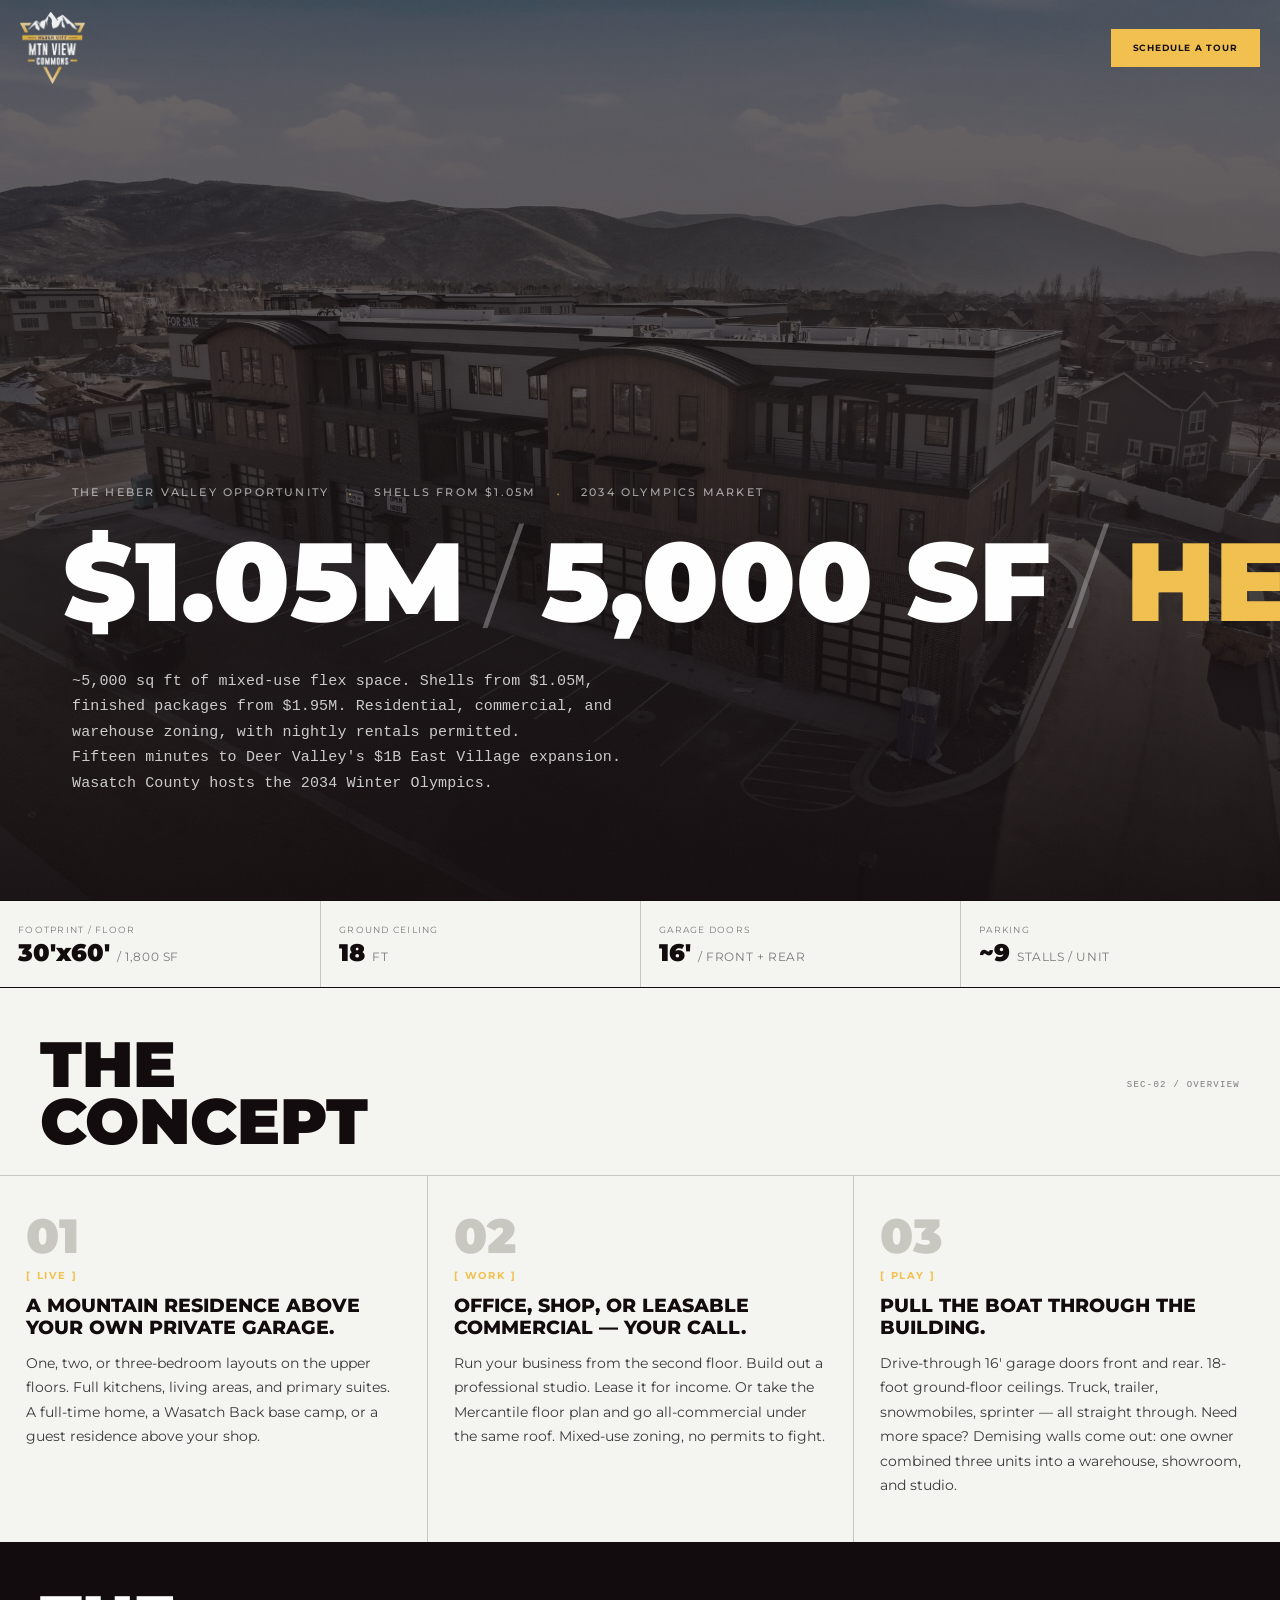
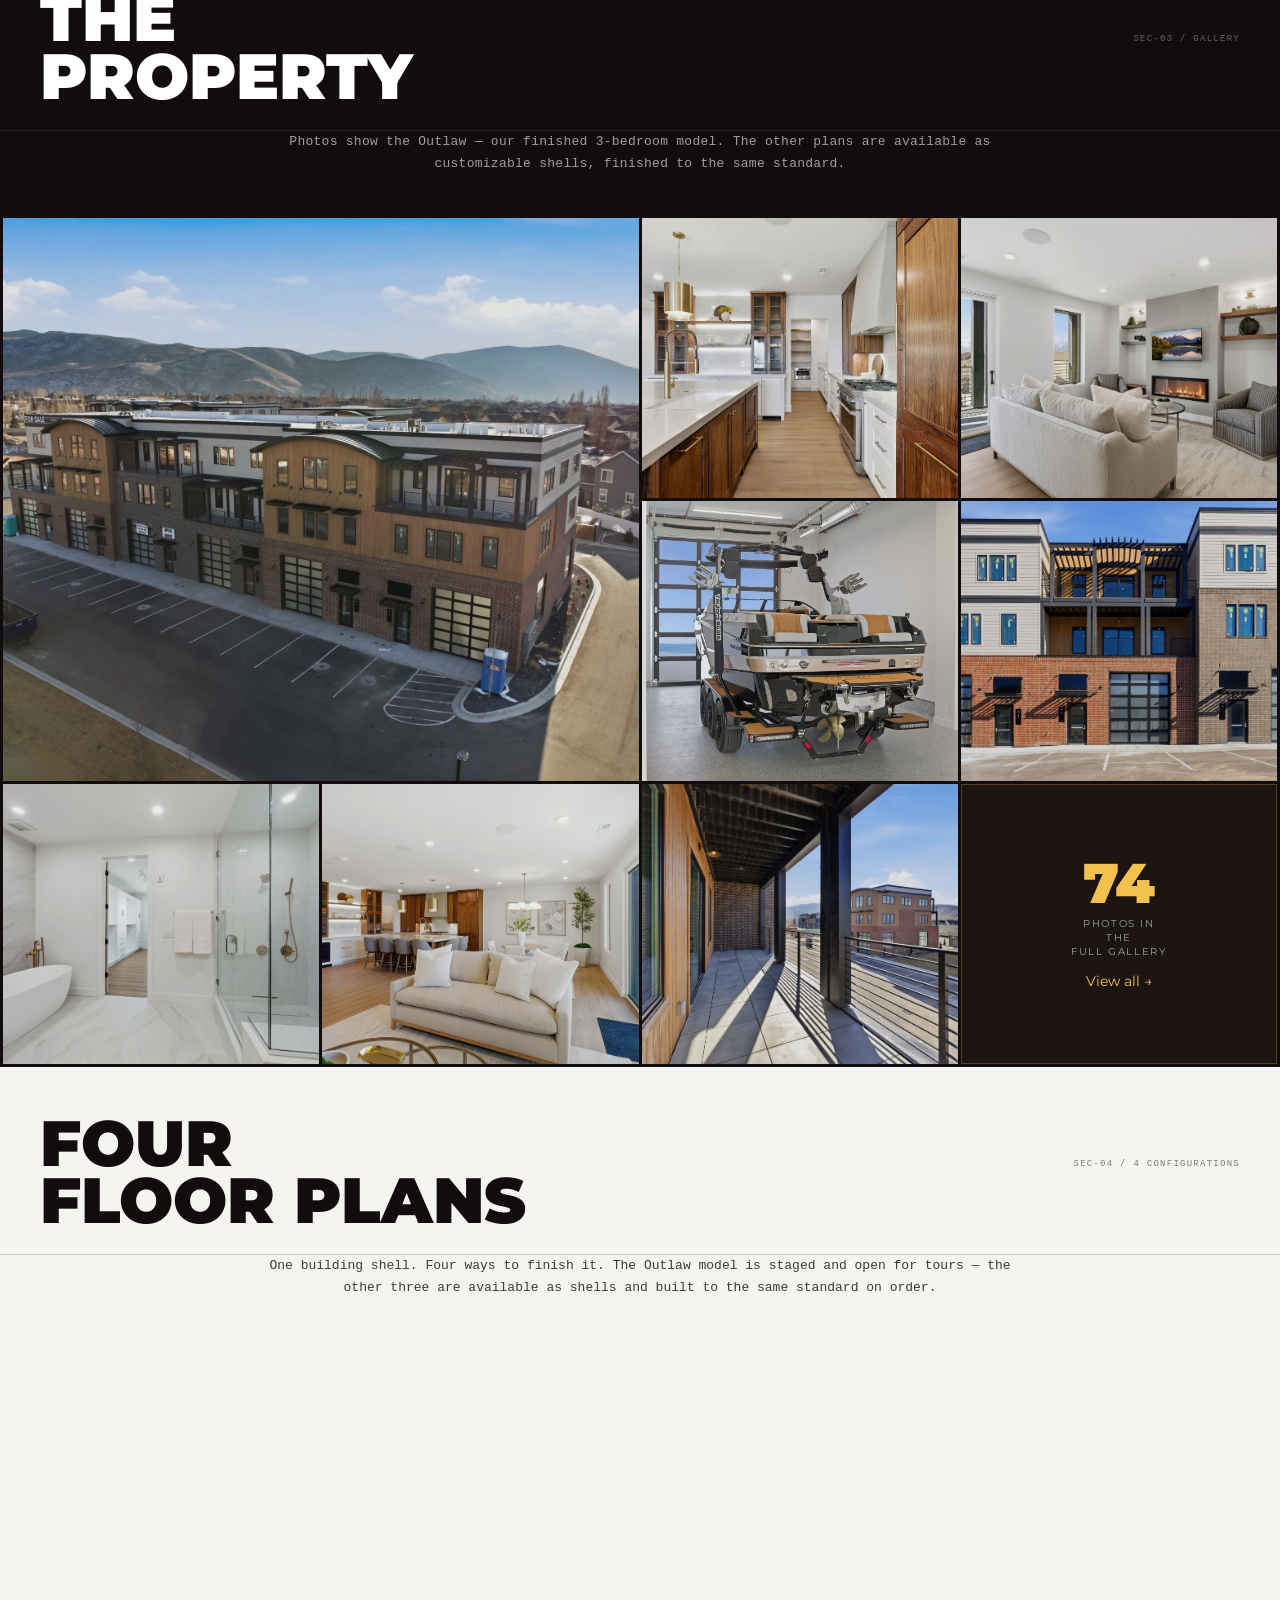
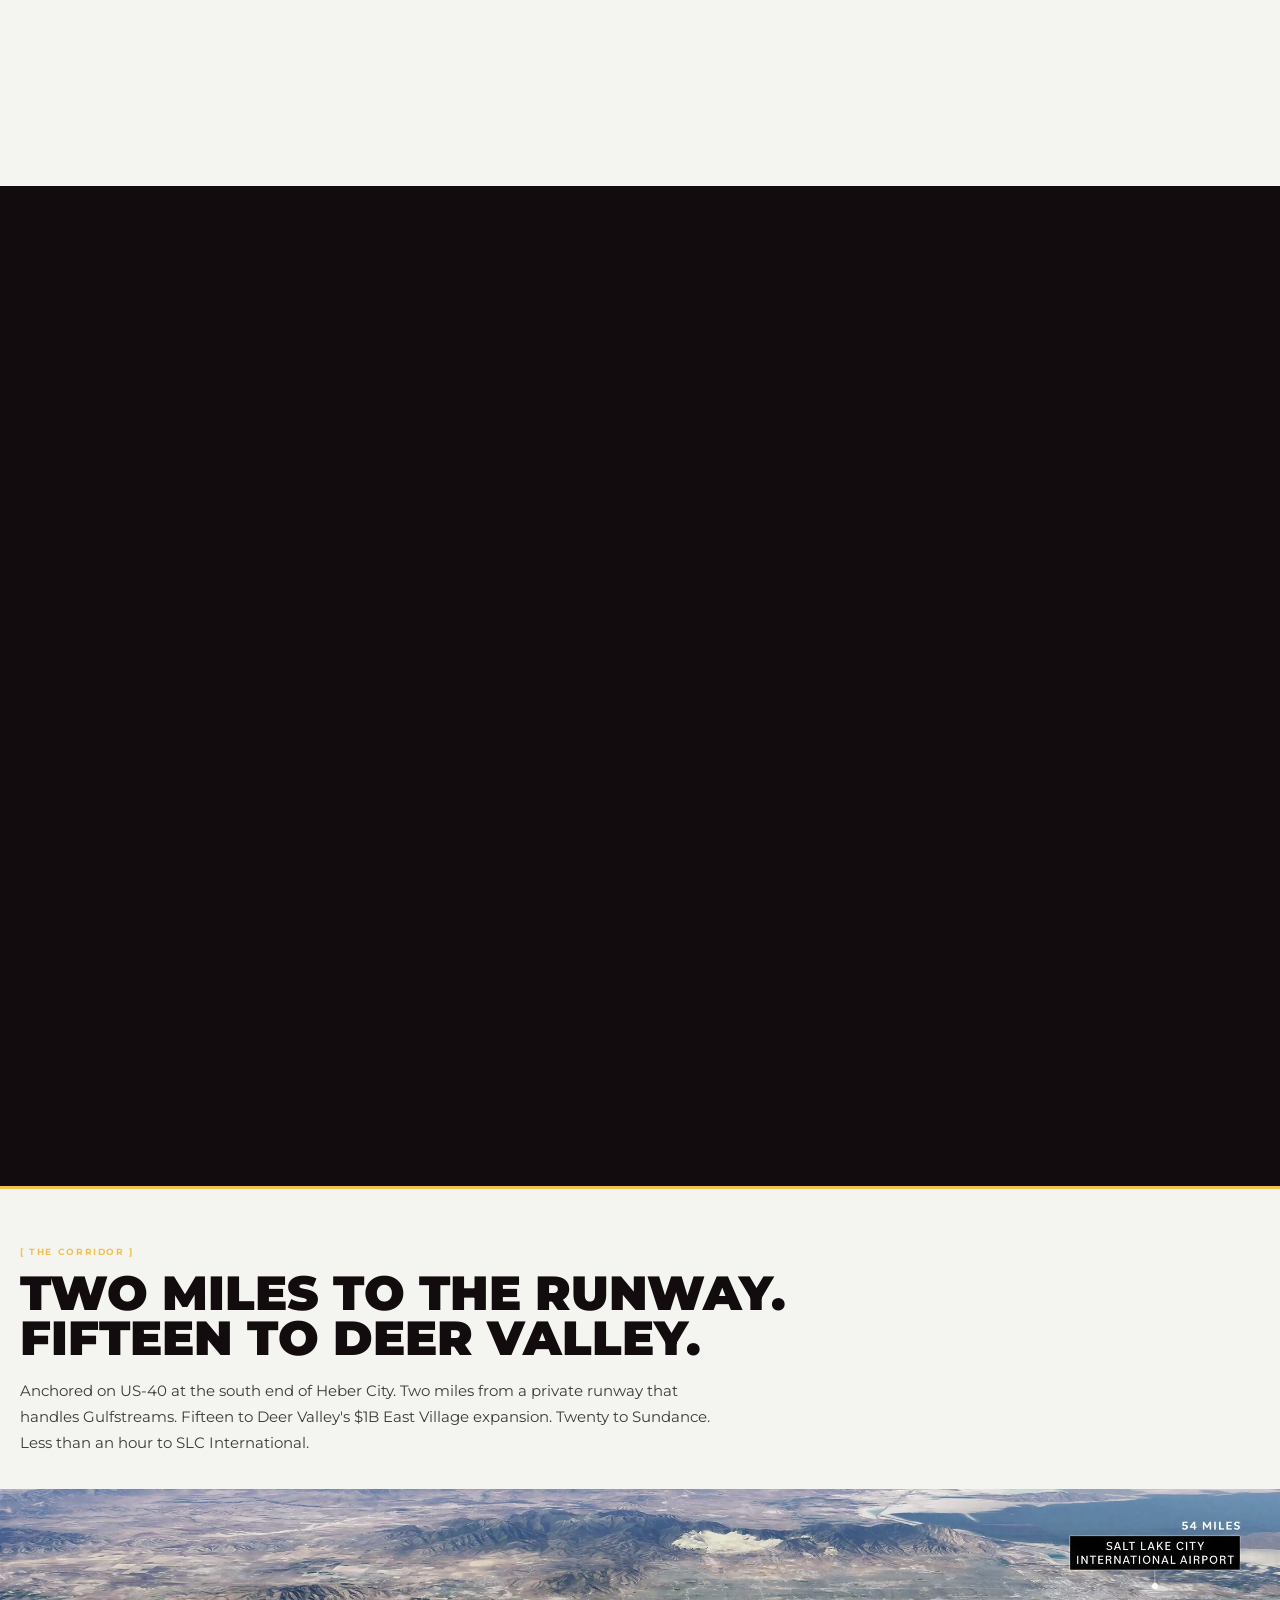
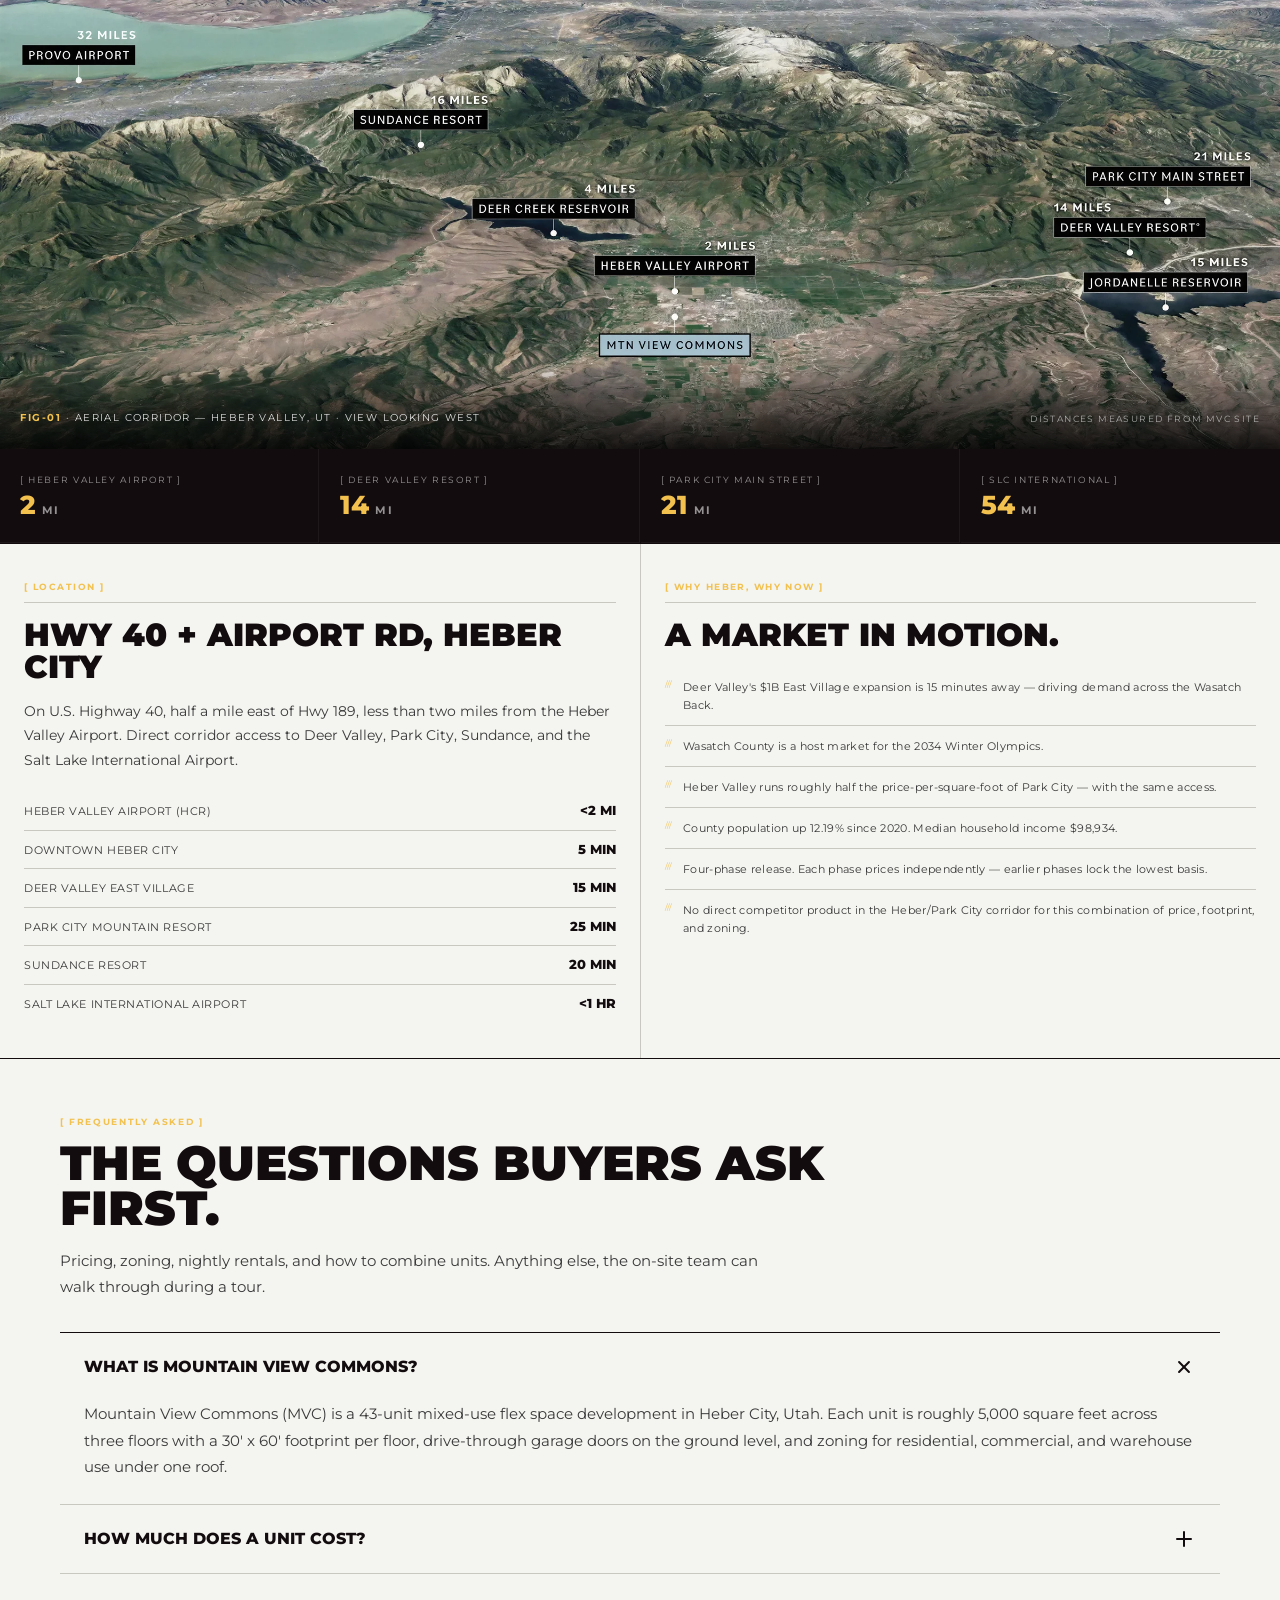
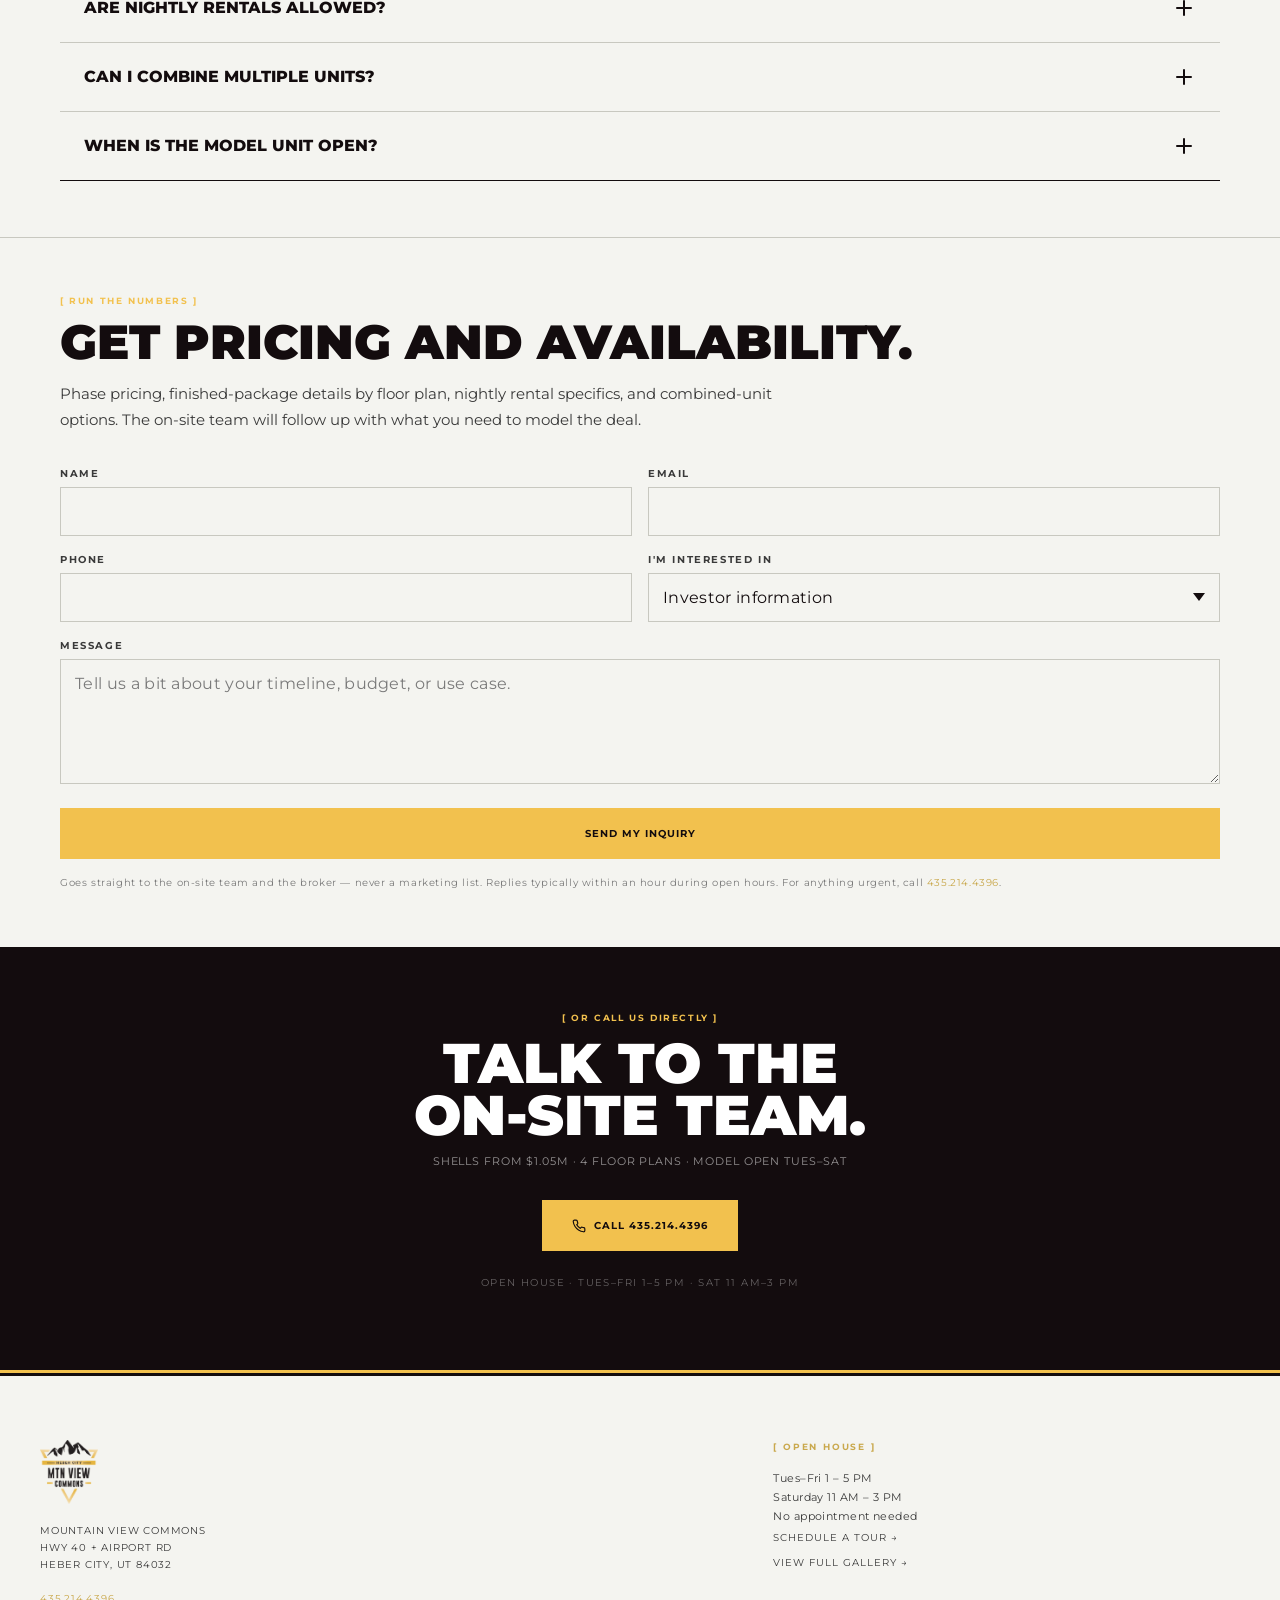
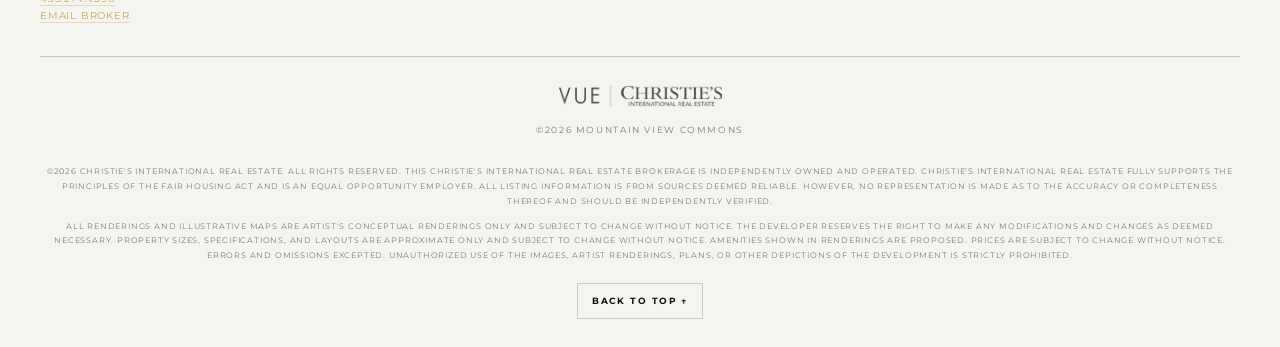
==== commit 9dbe01ef: "Align LP copy with Meta ad scripts; reposition / as Investor LP Factual correction - Ground-floor ce" ====
--- a/index.html
+++ b/index.html
@@ -38,24 +38,24 @@
     <meta name="apple-mobile-web-app-title" content="MVC">
     <link rel="manifest" href="/assets/favicons/site.webmanifest">
 
-    <title>Mountain View Commons — 5,000 SF Mixed-Use Flex Units in Heber, Utah</title>
-    <meta name="description" content="Three stories. Drive-through 16' garage. Two miles from a private runway, fifteen minutes to Deer Valley. Mountain View Commons — mixed-use flex space in Heber, UT. Shells from $1.05M, finished from $1.95M.">
+    <title>Mountain View Commons — Mixed-Use Flex Investment, Heber Valley UT | Shells from $1.05M</title>
+    <meta name="description" content="~5,000 sq ft mixed-use flex units in Heber, UT. Shell pricing from $1.05M, finished packages from $1.95M. Residential, commercial, and warehouse zoning. Nightly rentals permitted. Fifteen minutes to Deer Valley's $1B East Village expansion.">
     <meta name="robots" content="noindex,nofollow">
 
     <link rel="canonical" href="https://www.mtnviewcommonsut.com/">
 
     <!-- Open Graph -->
     <meta property="og:type" content="website">
-    <meta property="og:title" content="Live, work, and park your plane on the same lot.">
-    <meta property="og:description" content="Mountain View Commons: 5,000 sq ft of mixed-use flex space in Heber, UT. Drive-through 16' garage on the ground floor, full residence above. Two miles from the runway, fifteen to Deer Valley. The Outlaw model is open for tours.">
+    <meta property="og:title" content="The Heber Valley opportunity — shells from $1.05M.">
+    <meta property="og:description" content="~5,000 sq ft of mixed-use flex space in Heber, UT. Shell pricing from $1.05M. Nightly rentals permitted. Fifteen minutes to the $1B Deer Valley expansion. In the Wasatch County market hosting the 2034 Winter Olympics.">
     <meta property="og:url" content="https://www.mtnviewcommonsut.com/">
     <meta property="og:image" content="https://www.mtnviewcommonsut.com/assets/photos/DJI_0697.webp">
     <meta property="og:site_name" content="Mountain View Commons">
 
     <!-- Twitter -->
     <meta name="twitter:card" content="summary_large_image">
-    <meta name="twitter:title" content="Live, work, and park your plane on the same lot.">
-    <meta name="twitter:description" content="5,000 sq ft of mixed-use flex space in Heber, UT. Drive-through garage below, full residence above. Two miles from the runway, fifteen to Deer Valley.">
+    <meta name="twitter:title" content="The Heber Valley opportunity — shells from $1.05M.">
+    <meta name="twitter:description" content="~5,000 sq ft mixed-use flex space. Nightly rentals permitted. Fifteen minutes to the $1B Deer Valley expansion. Heber, UT.">
     <meta name="twitter:image" content="https://www.mtnviewcommonsut.com/assets/photos/DJI_0697.webp">
 
     <link rel="preconnect" href="https://fonts.googleapis.com">
@@ -187,21 +187,21 @@
     <div class="home-hero__content">
         <div class="home-hero__lockup">
             <div class="home-hero__id">
-                <span class="home-hero__id-item home-hero__id-item--d">Mixed-Use Flex Space</span>
-                <span class="home-hero__id-item home-hero__id-item--m">Flex Space</span>
+                <span class="home-hero__id-item home-hero__id-item--d">The Heber Valley Opportunity</span>
+                <span class="home-hero__id-item home-hero__id-item--m">The Opportunity</span>
                 <span class="home-hero__id-sep" aria-hidden="true">·</span>
                 <span class="home-hero__id-item home-hero__id-item--d">Shells from $1.05M</span>
                 <span class="home-hero__id-item home-hero__id-item--m">From $1.05M</span>
                 <span class="home-hero__id-sep" aria-hidden="true">·</span>
-                <span class="home-hero__id-item home-hero__id-item--d">Heber Valley, Utah</span>
-                <span class="home-hero__id-item home-hero__id-item--m">Heber, Utah</span>
-            </div>
-            <h1 class="home-hero__title">LIVE<span class="home-hero__sep">/</span>WORK<span class="home-hero__sep">/</span><span class="gold-line">PLAY</span></h1>
-            <p class="home-hero__sub">~5,000 sq ft of mixed-use flex space. Drive-through 16' garage. Live, work, store, or lease — your call.<br>Two miles from a private runway. Fifteen to Deer Valley.</p>
+                <span class="home-hero__id-item home-hero__id-item--d">2034 Olympics Market</span>
+                <span class="home-hero__id-item home-hero__id-item--m">2034 Market</span>
+            </div>
+            <h1 class="home-hero__title">$1.05M<span class="home-hero__sep">/</span>5,000 SF<span class="home-hero__sep">/</span><span class="gold-line">HEBER</span></h1>
+            <p class="home-hero__sub">~5,000 sq ft of mixed-use flex space. Shells from $1.05M, finished packages from $1.95M. Residential, commercial, and warehouse zoning, with nightly rentals permitted.<br>Fifteen minutes to Deer Valley's $1B East Village expansion. Wasatch County hosts the 2034 Winter Olympics.</p>
             <div class="home-hero__cta">
                 <a href="#contact" class="btn btn--gold">
                     <svg class="btn__icon" viewBox="0 0 24 24" fill="none" stroke="currentColor" stroke-width="2" stroke-linecap="round" stroke-linejoin="round"><path d="M22 16.92v3a2 2 0 0 1-2.18 2 19.79 19.79 0 0 1-8.63-3.07 19.5 19.5 0 0 1-6-6 19.79 19.79 0 0 1-3.07-8.67A2 2 0 0 1 4.11 2h3a2 2 0 0 1 2 1.72 12.84 12.84 0 0 0 .7 2.81 2 2 0 0 1-.45 2.11L8.09 9.91a16 16 0 0 0 6 6l1.27-1.27a2 2 0 0 1 2.11-.45 12.84 12.84 0 0 0 2.81.7A2 2 0 0 1 22 16.92z"/></svg>
-                    Schedule a Tour
+                    Run the Numbers
                 </a>
             </div>
         </div>
@@ -219,7 +219,7 @@
         </div>
         <div class="data-strip__cell reveal reveal-delay-1">
             <p class="data-strip__label">Ground Ceiling</p>
-            <p class="data-strip__value">20 <span class="unit">FT</span></p>
+            <p class="data-strip__value">18 <span class="unit">FT</span></p>
         </div>
         <div class="data-strip__cell reveal reveal-delay-2">
             <p class="data-strip__label">Garage Doors</p>
@@ -264,7 +264,7 @@
             <p class="trio__key">[ PLAY ]</p>
             <h3 class="trio__title">Pull the boat through the building.</h3>
             <p class="trio__body">
-                Drive-through 16' garage doors front and rear. 20-foot ground-floor ceilings. Truck, trailer, snowmobiles, sprinter — all straight through. Need more space? Demising walls come out: one owner combined three units into a warehouse, showroom, and studio.
+                Drive-through 16' garage doors front and rear. 18-foot ground-floor ceilings. Truck, trailer, snowmobiles, sprinter — all straight through. Need more space? Demising walls come out: one owner combined three units into a warehouse, showroom, and studio.
             </p>
         </article>
     </div>
@@ -295,7 +295,7 @@
             <span class="gallery-tile__cap">Interior · Living</span>
         </button>
         <button class="gallery-tile" data-cap="Drive-through garage with toy storage" data-full="/assets/photos/DSC04011.webp" type="button">
-            <img src="/assets/photos/DSC04011.webp" alt="Drive-through garage with 20-foot ceilings storing a boat on a trailer" loading="lazy">
+            <img src="/assets/photos/DSC04011.webp" alt="Drive-through garage with 18-foot ceilings storing a boat on a trailer" loading="lazy">
             <span class="gallery-tile__cap">Garage</span>
         </button>
         <button class="gallery-tile" data-cap="Exterior — three units fronting the lot" data-full="/assets/photos/DSC04001.webp" type="button">
@@ -572,14 +572,14 @@
 <section class="bg-paper section-block" id="contact" aria-labelledby="contact-title" style="border-bottom:0">
     <div class="section-block__inner">
         <div class="section-block__head">
-            <p class="section-block__eyebrow">[ Schedule a Tour ]</p>
-            <h2 class="section-block__title" id="contact-title">Visit the model. Pick your plan.</h2>
+            <p class="section-block__eyebrow">[ Run the Numbers ]</p>
+            <h2 class="section-block__title" id="contact-title">Get pricing and availability.</h2>
             <p class="section-block__deck">
-                The Outlaw model is staged and open Tues–Sat. Unit 6 (a builder-finished Mercantile) can also be walked. The on-site team handles tours, pricing, investor packets, and combined-unit questions.
+                Phase pricing, finished-package details by floor plan, nightly rental specifics, and combined-unit options. The on-site team will follow up with what you need to model the deal.
             </p>
         </div>
 
-        <form id="contact-form" class="form" action="https://services.leadconnectorhq.com/hooks/jmi9G6HcIXtki2Y1JVCz/webhook-trigger/a2cbef9b-4a5e-4c67-96b1-4004c556be7b" method="POST" aria-label="Contact form" novalidate data-source="MVC Facebook Landing Page">
+        <form id="contact-form" class="form" action="https://services.leadconnectorhq.com/hooks/jmi9G6HcIXtki2Y1JVCz/webhook-trigger/a2cbef9b-4a5e-4c67-96b1-4004c556be7b" method="POST" aria-label="Contact form" novalidate data-source="MVC FB LP — Investor">
             <input type="text" name="_honey" tabindex="-1" autocomplete="off" aria-hidden="true" style="position:absolute;left:-9999px;width:1px;height:1px;opacity:0;pointer-events:none">
 
             <div class="form__row">
@@ -602,14 +602,14 @@
                     <label class="form__label" for="interest">I'm interested in</label>
                     <select class="form__select" id="interest" name="Interest">
                         <option value="">Select an option</option>
-                        <option>Scheduling a private tour</option>
+                        <option selected>Investor information</option>
+                        <option>Buying a shell unit</option>
+                        <option>Combining multiple units</option>
                         <option>Pricing — The Outlaw (3BR)</option>
                         <option>Pricing — The Frontier (2BR)</option>
                         <option>Pricing — The Hideout (1BR)</option>
                         <option>Pricing — The Mercantile (commercial)</option>
-                        <option>Buying a shell unit</option>
-                        <option>Investor information</option>
-                        <option>Combining multiple units</option>
+                        <option>Scheduling a private tour</option>
                         <option>Other</option>
                     </select>
                 </div>
@@ -620,7 +620,7 @@
                 <textarea class="form__textarea" id="message" name="Message" rows="5" placeholder="Tell us a bit about your timeline, budget, or use case."></textarea>
             </div>
 
-            <button type="submit" class="btn btn--gold form__submit">Schedule My Tour</button>
+            <button type="submit" class="btn btn--gold form__submit">Send My Inquiry</button>
             <p class="form__hint" id="form-status" role="status" aria-live="polite">Goes straight to the on-site team and the broker — never a marketing list. Replies typically within an hour during open hours. For anything urgent, call <a href="tel:+14352144396" style="color:var(--gold-deep)">435.214.4396</a>.</p>
         </form>
     </div>
@@ -632,7 +632,7 @@
 <section class="cta-banner" id="contact-cta">
     <p class="cta-banner__label reveal">[ Or Call Us Directly ]</p>
     <h2 class="cta-banner__title reveal">Talk to the<br>On-Site Team.</h2>
-    <p class="cta-banner__sub reveal">The Outlaw · 3-bedroom · finished model open now</p>
+    <p class="cta-banner__sub reveal">Shells from $1.05M · 4 floor plans · model open Tues–Sat</p>
     <div class="btn-row reveal" style="justify-content:center">
         <a href="tel:+14352144396" class="btn btn--gold">
             <svg class="btn__icon" viewBox="0 0 24 24" fill="none" stroke="currentColor" stroke-width="2" stroke-linecap="round" stroke-linejoin="round"><path d="M22 16.92v3a2 2 0 0 1-2.18 2 19.79 19.79 0 0 1-8.63-3.07 19.5 19.5 0 0 1-6-6 19.79 19.79 0 0 1-3.07-8.67A2 2 0 0 1 4.11 2h3a2 2 0 0 1 2 1.72 12.84 12.84 0 0 0 .7 2.81 2 2 0 0 1-.45 2.11L8.09 9.91a16 16 0 0 0 6 6l1.27-1.27a2 2 0 0 1 2.11-.45 12.84 12.84 0 0 0 2.81.7A2 2 0 0 1 22 16.92z"/></svg>
